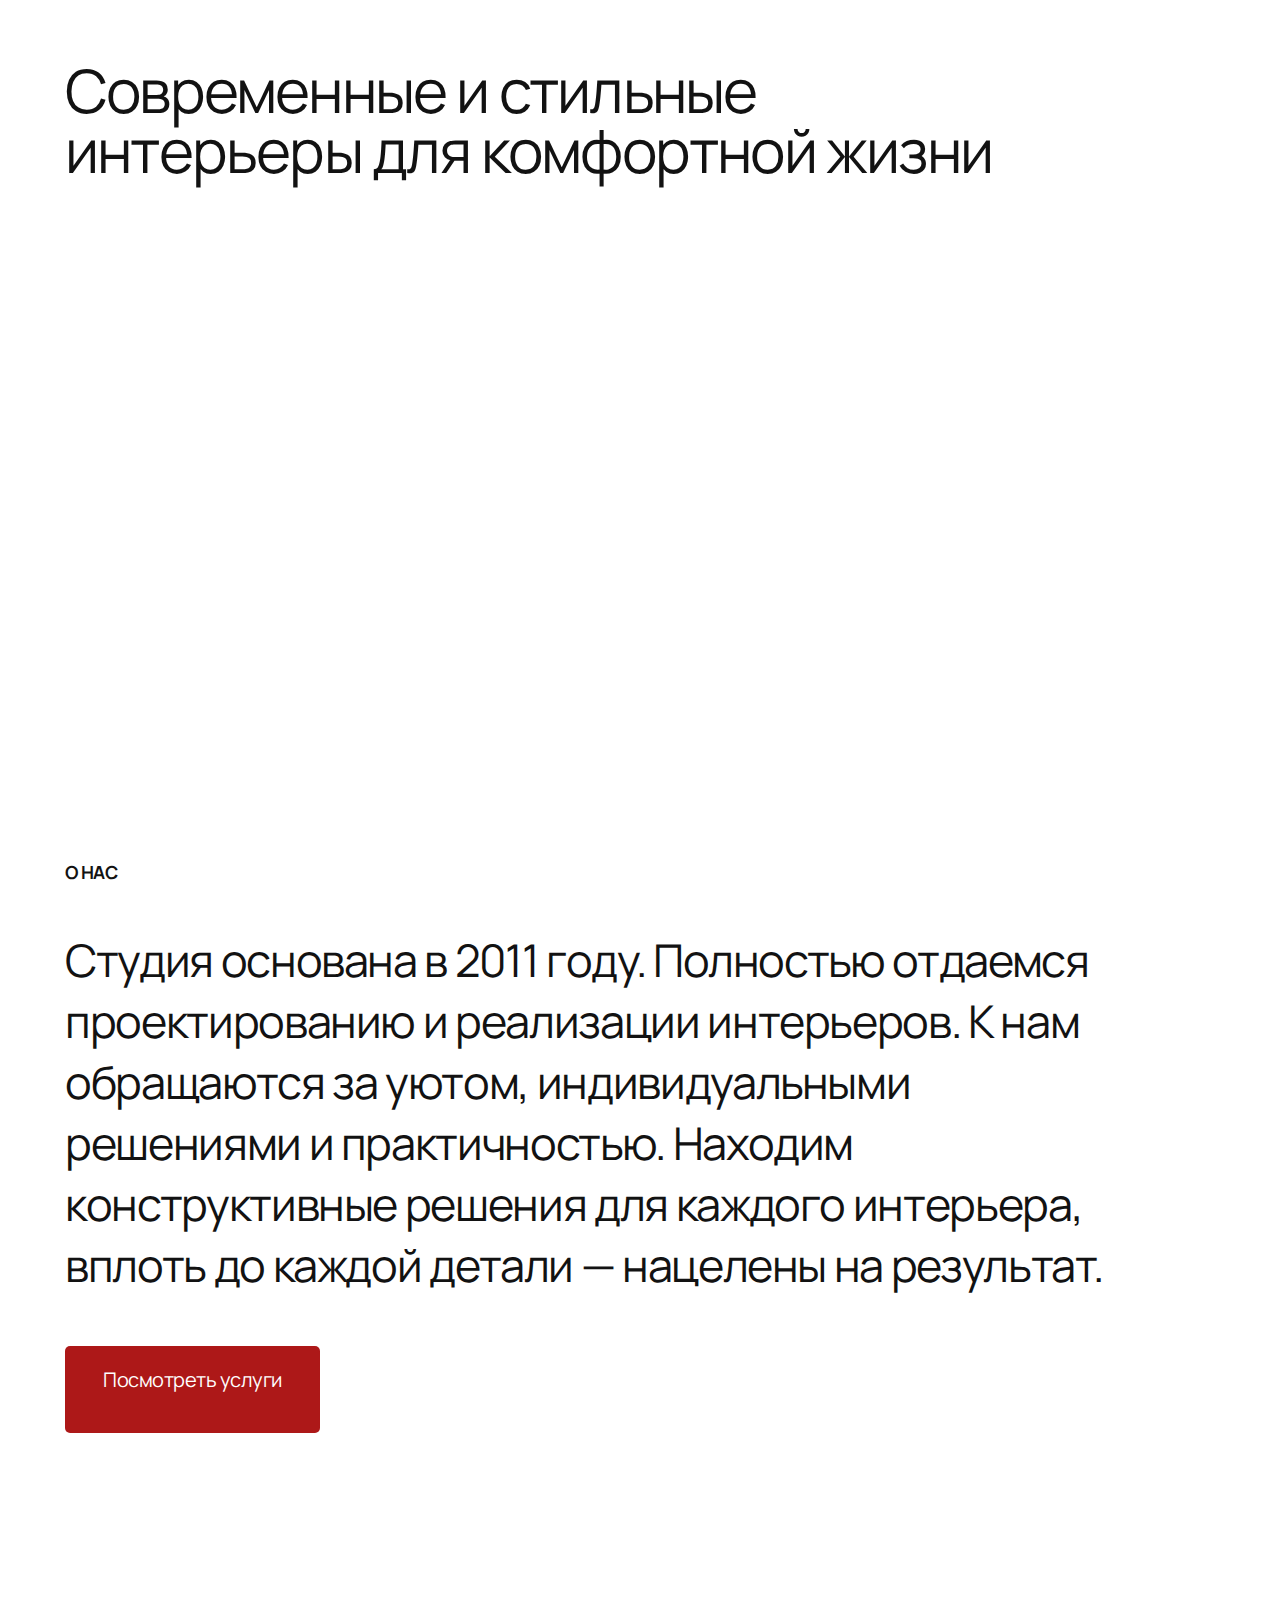
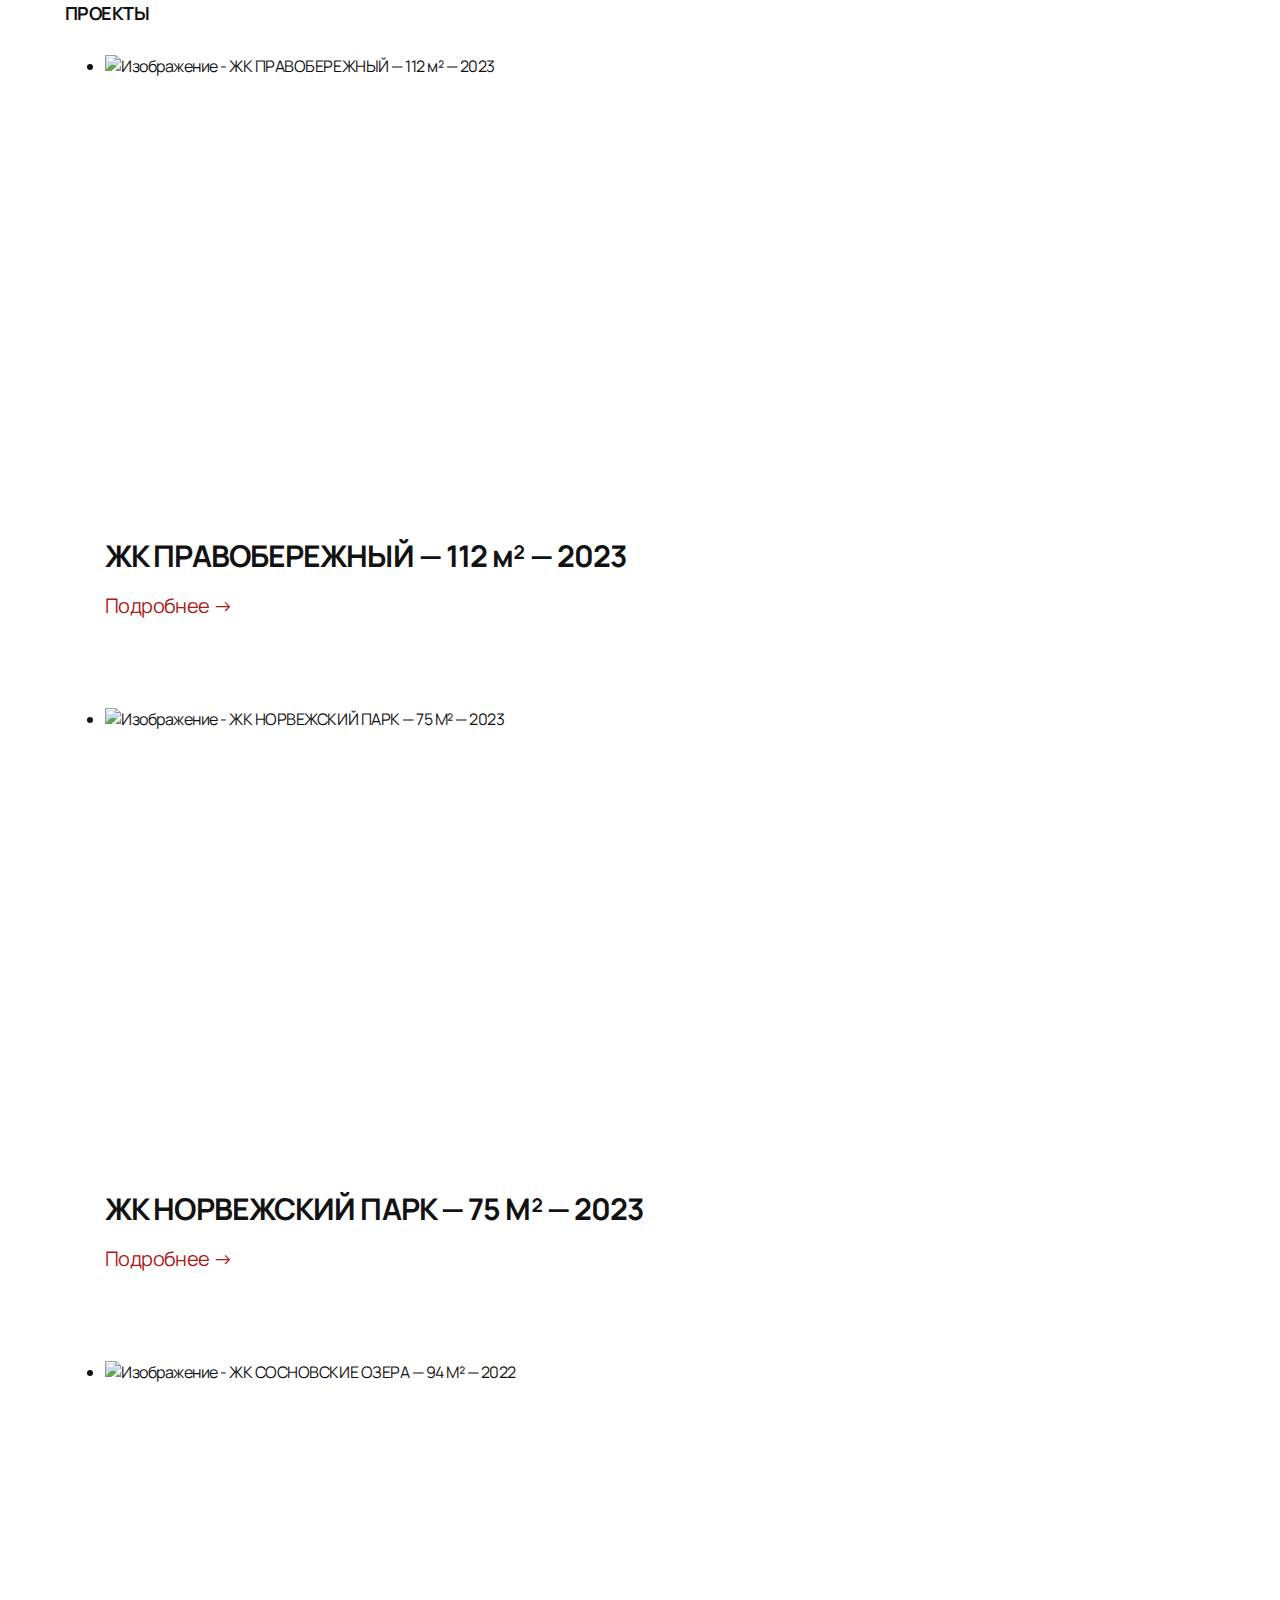
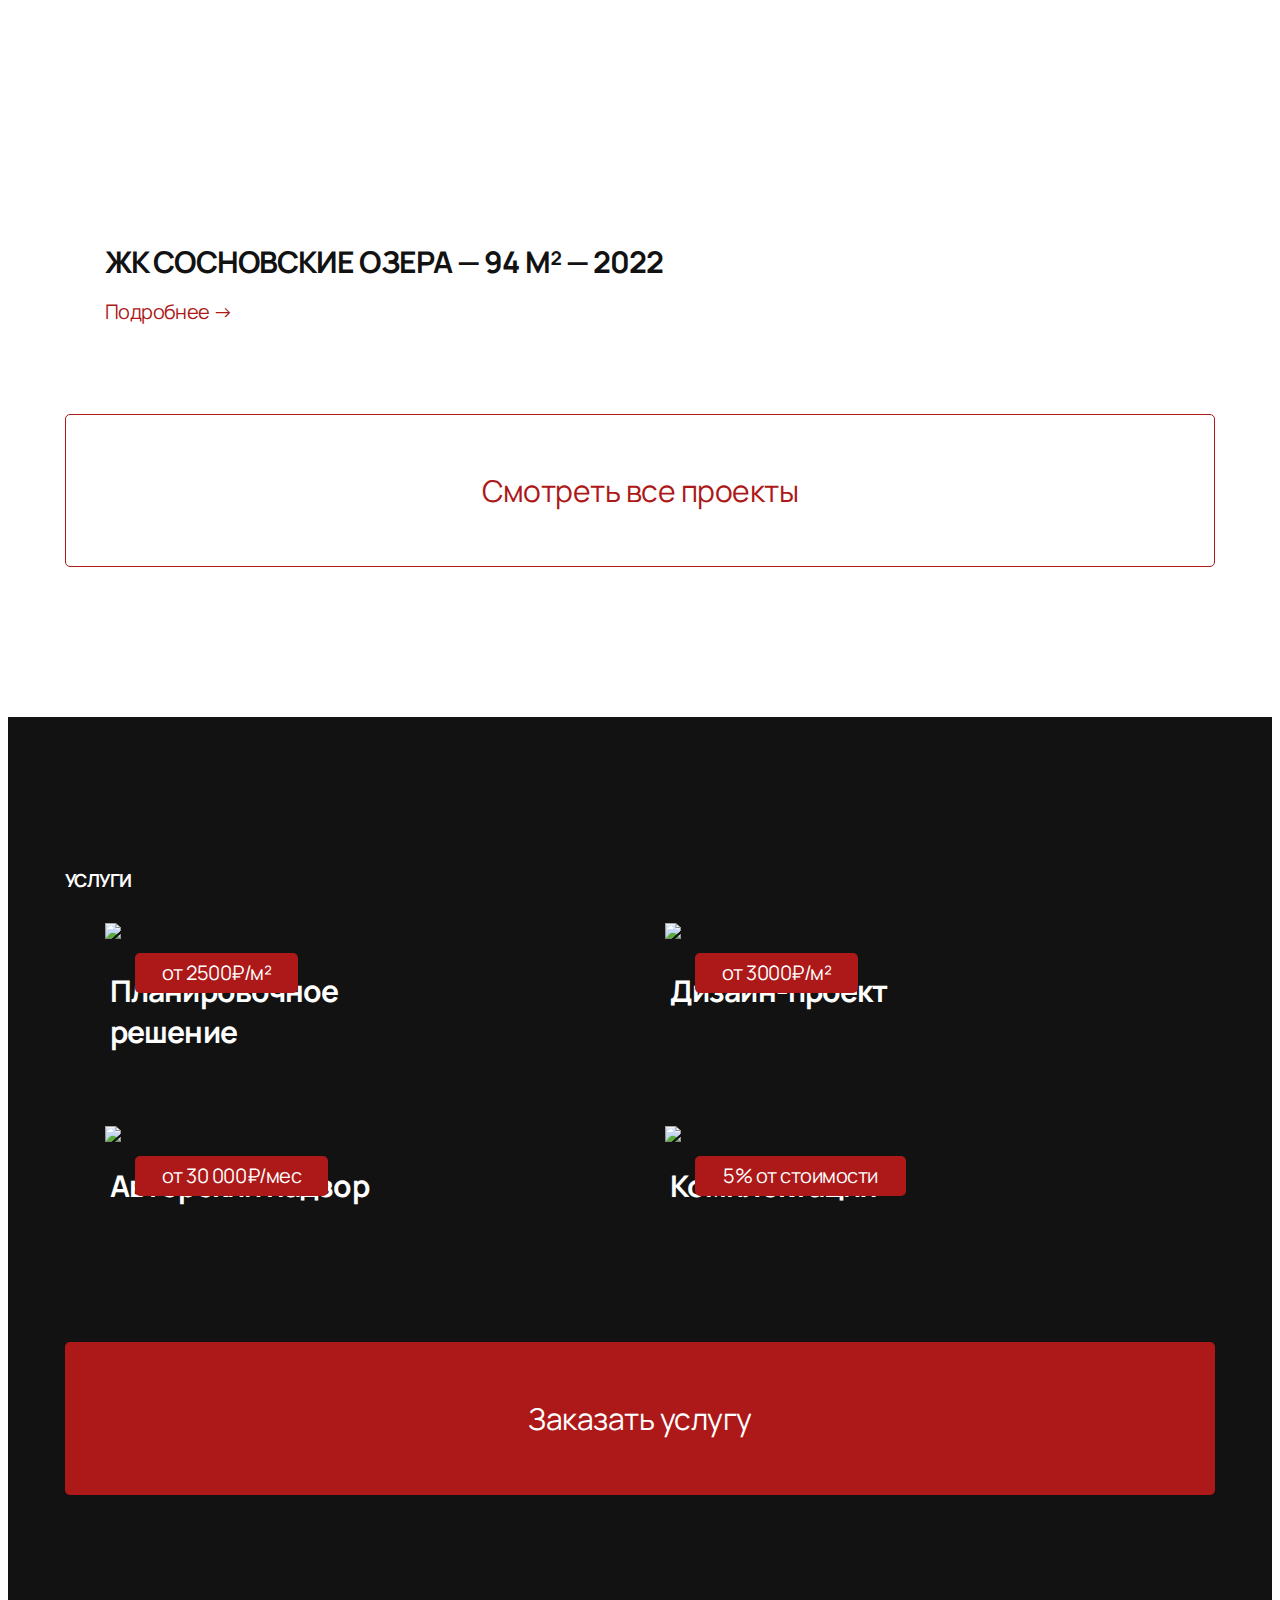
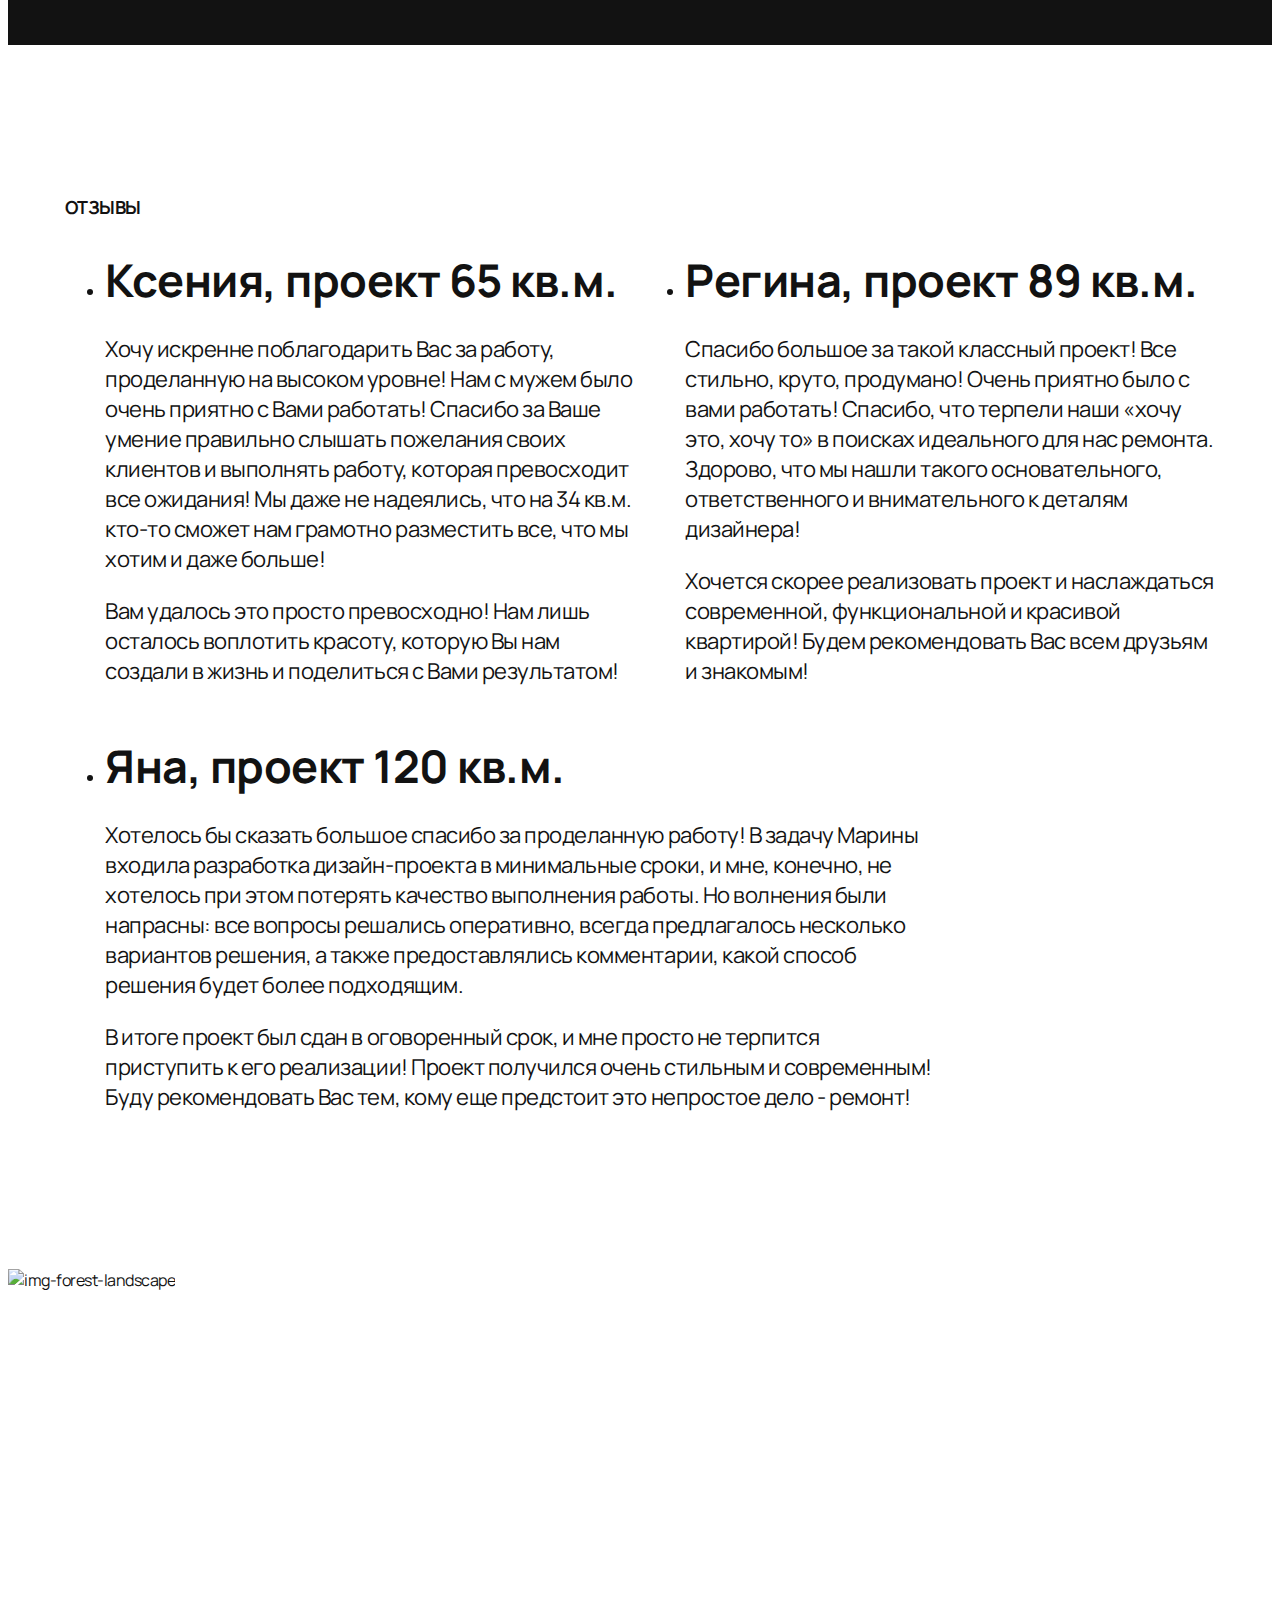
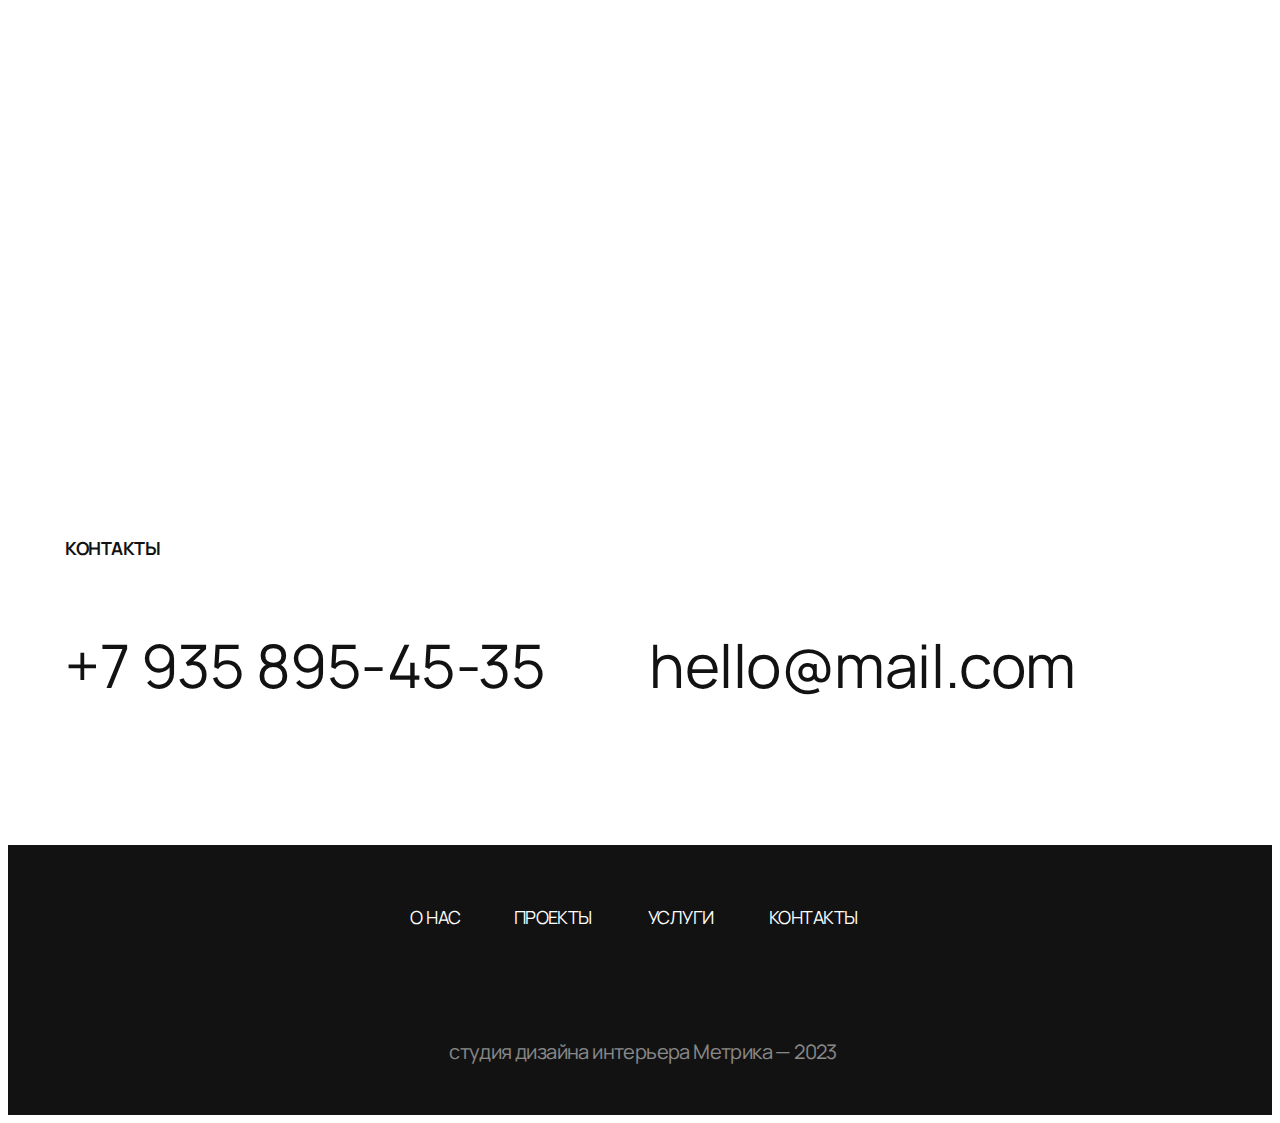
==== index.html @ 384b515c "Rewrite section-contact" ====
<!DOCTYPE html>
<html lang="ru">

<head>
    <meta charset="UTF-8">
    <meta http-equiv="X-UA-Compatible" content="IE=edge">
    <meta name="viewport" content="width=device-width, initial-scale=1.0">
    <title>Metrika</title>
    <link rel="preconnect" href="https://fonts.googleapis.com">
    <link rel="preconnect" href="https://fonts.gstatic.com" crossorigin>
    <link href="https://fonts.googleapis.com/css2?family=Manrope&display=swap" rel="stylesheet">
    <link rel="stylesheet" href="styles/reset.css">
    <link rel="stylesheet" href="styles/styles.css">
    <link rel="stylesheet" href="styles/adaptive.css">
</head>

<body>
    <!-- <header>
        <div class="container">
            <nav class="nav-metrik">
                <div class="metrik-logo">
                    <a href="https://victorgolovin.github.io/MODULE-1.METRIKA/">
                        <img class="logo-metrik" src="files/metrika-nav.png" alt="Логотип Metrika">
                    </a>
                </div>
                <div class="metrik-nav-link">
                    <a class="nav-text-us" href="#about-us">О НАС</a>
                    <a class="nav-text-project" href="#project">ПРОЕКТЫ</a>
                    <a class="nav-text-services" href="#services">УСЛУГИ</a>
                    <a class="nav-text-contact" href="#contact">КОНТАКТЫ</a>
                </div>
            </nav>
        </div>
    </header> -->

    <main>
        <section class="top-info">
            <div class="container">
                <p class="top-info-title">Современные и стильные <br> интерьеры для комфортной жизни</p>
                <div class="top-info-img">
                    <div class="top-info-img-text">
                        <p>Мы - команда квалифицированных дизайнеров и архитекторов, занимающихся разработкой
                            и реализацией дизайн-проектов</p>
                    </div>
                </div>
            </div>
        </section>

        <section class="about-us">
            <div class="container">
                <h2 class="about-us-title" id="about-us">
                    О НАС
                </h2>
                <p class="about-us-text">Студия основана в 2011 году. Полностью отдаемся проектированию и
                    реализации интерьеров. К нам обращаются за уютом, индивидуальными решениями и
                    практичностью. Находим конструктивные решения для каждого интерьера, вплоть до каждой
                    детали — нацелены на результат.</p>
                <a class="about-us-btn" href="#">Посмотреть услуги</a>
            </div>
        </section>

        <section class="project">
            <div class="container">
                <h2 class="project-title" id="project">ПРОЕКТЫ</h2>
                <ul class="project-list">
                    <li class="project-content">
                        <img class="project-img" src="images/project-1.jpg"
                            alt="Изображение - ЖК ПРАВОБЕРЕЖНЫЙ — 112 м² — 2023 ">
                        <h3 class="project-text">ЖК ПРАВОБЕРЕЖНЫЙ — 112 м² — 2023</h3>
                        <a class="project-btn" href="#">Подробнее →</a>
                    </li>
                    <li class="project-content">
                        <img class="project-img" src="images/project-2.jpg"
                            alt="Изображение - ЖК НОРВЕЖСКИЙ ПАРК — 75 М² — 2023">
                        <h3 class="project-text">ЖК НОРВЕЖСКИЙ ПАРК — 75 М² — 2023</h3>
                        <a class="project-btn" href="#">Подробнее →</a>
                    </li>
                    <li class="project-content">
                        <img class="project-img" src="images/project-3.jpg"
                            alt="Изображение - ЖК СОСНОВСКИЕ ОЗЕРА — 94 М² — 2022">
                        <h3 class="project-text">ЖК СОСНОВСКИЕ ОЗЕРА — 94 М² — 2022</h3>
                        <a class="project-btn" href="#">Подробнее →</a>
                    </li>
                </ul>
            </div>
            <div class="project-big-btn">
                <div class="container">
                    <button class="big-btn">Смотреть все проекты</button>
                </div>
            </div>
        </section>

        <section class="services">
            <div class="container">
                <h2 class="services-title" id="services">Услуги</h2>
                <ul class="services-content">
                    <li class="serivces-solution">
                        <img src="images/services-img-1.jpg" alt="Изображение - Планировочное решение — от 2500₽/м²">
                        <div class="services-img-label">
                            <p>от 2500₽/м²</p>
                        </div>
                        <h3 class="services-text-solution">Планировочное решение</h3>
                    </li>
                    <li class="serivces-design">
                        <img src="images/services-img-2.jpg" alt="Изображение - Дизайн-проект — от 3000₽/м²">
                        <div class="services-img-label-design">
                            <p>от 3000₽/м²</p>
                        </div>
                        <h3 class="services-text-design">Дизайн-проект </h3>
                    </li>
                    <li class="serivces-watch">
                        <img src="images/services-img-3.jpg" alt="Изображение - Авторский надзор — от 30 000₽ в месяц">
                        <div class="services-img-label-watch">
                            <p>от 30 000₽/мес</p>
                        </div>
                        <h3 class="services-text-watch">Авторский надзор</h3>
                    </li>
                    <li class="serivces-equipment">
                        <img src="images/services-img-4.jpg"
                            alt="Изображение - Комплектация — 5% от стоимости спецификации">
                        <div class="services-img-label-equipment">
                            <p>5% от стоимости</p>
                        </div>
                        <h3 class="services-text-equipment">Комплектация </h3>
                    </li>
                </ul>
                <div class="services-big-btn">
                    <button class="services-btn">Заказать услугу</button>
                </div>
            </div>
        </section>

        <section class="reviews">
            <div class="container">
                <div class="reviews-inner">
                    <h2 class="reviews-title">отзывы</h2>
                    <ul class="reviews-list">
                        <li>
                            <h4 class="reviews-list-title">Ксения, проект 65 кв.м.</h4>
                            <p class="reviews-list-text">Хочу искренне поблагодарить Вас за работу,
                                проделанную на высоком уровне! Нам с мужем было
                                очень приятно с Вами работать! Спасибо за Ваше
                                умение правильно слышать пожелания своих
                                клиентов и выполнять работу, которая превосходит
                                все ожидания! Мы даже не надеялись, что на 34 кв.м.
                                кто-то сможет нам грамотно разместить все, что мы
                                хотим и даже больше!
                            </p>
                            <p class="reviews-list-text">Вам удалось это просто превосходно! Нам лишь
                                осталось воплотить красоту, которую Вы нам
                                создали в жизнь и поделиться с Вами результатом!
                            </p>
                        </li>
                        <li>
                            <h4 class="reviews-list-title">Регина, проект 89 кв.м.</h4>
                            <p class="reviews-list-text">Спасибо большое за такой классный проект! Все
                                стильно, круто, продумано! Очень приятно было с
                                вами работать! Спасибо, что терпели наши «хочу
                                это, хочу то» в поисках идеального для нас
                                ремонта. Здорово, что мы нашли такого
                                основательного, ответственного и внимательного
                                к деталям дизайнера!
                            </p>
                            <p class="reviews-list-text">Хочется скорее реализовать проект и
                                наслаждаться современной, функциональной и
                                красивой квартирой! Будем рекомендовать Вас
                                всем друзьям и знакомым!
                            </p>
                        </li>
                        <li>
                            <h4 class="reviews-list-title">Яна, проект 120 кв.м.</h4>
                            <p class="reviews-list-text">Хотелось бы сказать большое спасибо за проделанную работу! В
                                задачу Марины <br>
                                входила разработка дизайн-проекта в минимальные сроки, и мне, конечно, не
                                хотелось при этом потерять качество выполнения работы. Но волнения были
                                напрасны: все вопросы решались оперативно, всегда предлагалось несколько
                                вариантов решения, а также предоставлялись комментарии, какой способ решения будет
                                более
                                подходящим.
                            <p class="reviews-list-text">В итоге проект был сдан в оговоренный срок, и мне просто не
                                терпится приступить к
                                его реализации! Проект получился очень стильным и современным! Буду
                                рекомендовать Вас тем, кому еще предстоит это непростое дело - ремонт!
                            </p>
                            </p>
                        </li>
                    </ul>
                </div>
            </div>
        </section>

        <section class="gallery-section">
            <div class="gallery">
                <div class="gallery-title-wrapper">
                    <div class="container">
                        <h5 class="gallery-title">
                            Галерея проектов
                        </h5>
                    </div>
                </div>
                <div class="gallery-slides">
                    <div class="gallery-slide gallery-slide-active">
                        <img class="gallery-img img-forest-landscape" src="images/gallery-img-1-forest-landscape.jpg"
                            alt="img-forest-landscape">
                    </div>
                    <div class="gallery-slide-text-wrapper">
                        <div class="container">
                            <p class="gallery-slide-text">Проект Двухкомнтаной квартиры в ЖК Лесной Пейзаж</p>
                        </div>
                    </div>
                </div>
                <div class="gallery-slides">
                    <div class="gallery-slide">
                        <img class="gallery-img img-beacon" src="images/gallery-img-2-beacon.jpg" alt="img-beacon">
                        <div class="gallery-slide-text-wrapper">
                            <div class="container">
                                <p class="gallery-slide-text">Проект гостиной в ЖК Маяк</p>
                            </div>
                        </div>
                    </div>
                </div>
                <div class="gallery-slides">
                    <div class="gallery-slide">
                        <img class="gallery-img img-living-room" src="images/gallery-img-3-living-room.jpg"
                            alt="img-living-room">
                        <div class="gallery-slide-text-wrapper">
                            <div class="container">
                                <p class="gallery-slide-text">Визуализация кухни-гостиной в частном доме</p>
                            </div>
                        </div>
                    </div>
                </div>
                <div class="gallery-slides">
                    <div class="gallery-slide">
                        <img class="gallery-img img-north-wind" src="images/gallery-img-4-north-wind.jpg"
                            alt="img-north-wind">
                        <div class="gallery-slide-text-wrapper">
                            <div class="container">
                                <p class="gallery-slide-text">Проект кухни в скандинавском стиле для ЖК Северный Ветер
                                </p>
                            </div>
                        </div>
                    </div>
                </div>
                <div class="gallery-controls-wrapper">
                    <div class="container">
                        <div class="gallery-controls">
                            <button class="gallery-controls-prev"></button>
                            <button class="gallery-controls-next"></button>
                        </div>
                    </div>
                </div>
            </div>
        </section>

        <section class="contact">
            <div class="container">
                <h2 class="contact-title" id="contact">Контакты</h2>
                <div class="contact-info-wrapper">
                    <div class="contact-number-wrapper">
                        <a class="contact-number" href="tel:+79358954535">+7 935 895-45-35</a>
                    </div>
                    <div class="contact-mail-wrapper">
                        <a class="contact-mail" href="mailto:hello@mail.com">hello@mail.com</a>
                    </div>
                </div>
            </div>
        </section>
    </main>

    <footer class="footer">
        <div class="container-footer">
            <div class="footer-info">
                <a class="footer-us" href="#about-us">О НАС</a>
                <a class="footer-project" href="#project">ПРОЕКТЫ</a>
                <a class="footer-services" href="#services">УСЛУГИ</a>
                <a class="footer-contact" href="#contact">КОНТАКТЫ</a>
            </div>
            <div class="copyright">
                <p>студия дизайна интерьера Метрика — 2023</p>
            </div>
        </div>
    </footer>

    <script src="js/gallery.js"></script>
</body>

</html>
---- styles/styles.css ----
html {
    scroll-behavior: smooth;
    color: #121212;
}

body {
    font-family: 'Manrope', sans-serif;
    font-weight: 400;
    letter-spacing: -0.03em;
}

.container {
    width: 1150px;
    margin: 0 auto;
}

/* Header */

.nav-metrik {
    display: flex;
    justify-content: space-between;
}

.metrik-logo {
    width: 127px;
    margin: 32px 0px 70px 0px;
}

.metrik-nav-link {
    display: flex;
    margin: 33px 1px 70px 0px;
    box-sizing: border-box;
    text-align: right;
}


.nav-text-us,
.nav-text-project,
.nav-text-services {
    margin-right: 60px;
    text-decoration: none;
    color: #121212;
    font-size: 18px;
    line-height: 24.59px;
    letter-spacing: -0.4px;
}

.nav-text-contact {
    text-decoration: none;
    color: #121212;
    font-weight: 400;
    font-size: 18px;
    line-height: 24.59px;
    letter-spacing: -0.6px;
}

.nav-text-us:hover,
.nav-text-project:hover,
.nav-text-services:hover,
.nav-text-contact:hover {
    color: #121212;
    text-decoration: underline solid 1px;
    text-underline-offset: 8px;
    opacity: 0.5;
}

/* main */

/* top-info*/

.top-info-title {
    font-size: 60px;
    line-height: 60px;
    margin-bottom: 30px;
    letter-spacing: -0.03em;
}

.top-info-img {
    display: block;
    position: relative;
    background-image: url('../images/top-img.jpg');
    background-repeat: no-repeat;
    background-size: cover;
    background-position: center;
    width: 100%;
    height: 500px;
    margin-bottom: 150px;
}

.top-info-img-text {
    position: absolute;
    max-width: 430px;
    height: 81px;
    left: 40px;
    bottom: 40px;
    font-size: 20px;
    line-height: 27.32px;
    letter-spacing: -0.03em;
    color: #fff;
}

/* about-us section */

.about-us {
    margin-bottom: 168px;
}

.about-us-title {
    text-transform: uppercase;
    letter-spacing: -0.03em;
    font-size: 18px;
    line-height: 24.59px;
    margin-bottom: 32px;
}

.about-us-text {
    width: 1048px;
    font-size: 45px;
    line-height: 61px;
    letter-spacing: -0.03em;
    margin-bottom: 50px;
}

.about-us-btn {
    display: block;
    width: 255px;
    height: 67px;
    text-align: center;
    padding-top: 20px;
    background-color: #AD1818;
    border-radius: 5px;
    text-decoration: none;
    color: #fff;
    font-size: 20px;
    line-height: 27px;
    letter-spacing: -0.5px;
}

.about-us-btn:hover {
    color: #AD1818;
    background-color: #fff;
    transition: 0.3s;
}

/* project section */

.project-content {
    margin-bottom: 89px;
}

.project-title {
    text-transform: uppercase;
    margin-bottom: 30px;
    font-size: 18px;
    line-height: 24.59px;
    letter-spacing: -0.03em;
}

.project-img {
    display: block;
    width: 100%;
    height: 450px;
    margin-bottom: 13px;
}

.project-text {
    font-size: 30px;
    line-height: 41px;
    margin-bottom: 16px;
    letter-spacing: -0.03em;
}

.project-big-btn {
    margin-bottom: 150px;
}

.project-btn {
    text-decoration: none;
    cursor: pointer;
    font-size: 20px;
    line-height: 27px;
    letter-spacing: -0.03em;
    color: #AD1818;
}

.project-btn:hover {
    text-decoration: none;
}

.big-btn {
    font-family: 'Manrope', sans-serif;
    max-width: 1150px;
    width: 100%;
    height: 153px;
    font-size: 30px;
    line-height: 41px;
    letter-spacing: -0.5px;
    color: #AD1818;
    cursor: pointer;
    background-color: #fff;
    border-color: #AD1818;
    border-radius: 5px;
    border: 1px solid;
}

.big-btn:hover {
    color: #fff;
    background-color: #AD1818;
    transition: 0.5s;
}

/* services section */

.services {
    background-color: #121212;
}

.services-title {
    padding-top: 151px;
    margin-bottom: 30px;
    color: #fff;
    text-transform: uppercase;
    font-size: 18px;
    line-height: 25px;
    letter-spacing: -0.03em;
}

.services-content {
    display: flex;
    flex-wrap: wrap;
    justify-content: space-between;
    margin-bottom: 106px;
}

.services-content>li {
    position: relative;
    width: calc(50% - 5px);
}

.services-content>li>img {
    width: 100%;
    height: 389px;
}

.services-img-label,
.services-img-label-design,
.services-img-label-watch,
.services-img-label-equipment {
    position: absolute;
    display: flex;
    justify-content: center;
    align-items: center;
    background-color: #AD1818;
    font-size: 20px;
    line-height: 30px;
    color: #fff;
    border-radius: 5px;
    top: 30px;
    left: 30px;
}

.services-img-label,
.services-img-label-design {
    width: 163px;
    height: 40px;
}

.services-img-label-watch {
    width: 193px;
    height: 40px;
}

.services-img-label-equipment {
    width: 211px;
    height: 40px;
}

.serivces-design,
.serivces-solution {
    margin-bottom: 85px;
}

.services-text-solution {
    height: 41px;
    width: 344px;
}

.services-text-solution,
.services-text-design {
    margin-top: 25px;
}

.services-text-watch,
.services-text-equipment {
    margin-top: 17px;
}

.services-text-solution,
.services-text-design,
.services-text-watch,
.services-text-equipment {
    color: #fff;
    font-size: 30px;
    line-height: 41px;
    padding-left: 5px;
    letter-spacing: -0.03em;
}

.services-big-btn {
    display: flex;
    justify-content: center;
    padding-bottom: 150px;
}

.services-btn {
    font-family: 'Manrope', sans-serif;
    width: 1150px;
    height: 153px;
    font-size: 30px;
    line-height: 41px;
    letter-spacing: -0.5px;
    color: #fff;
    cursor: pointer;
    background-color: #AD1818;
    border: none;
    border-radius: 5px;
}

.services-btn:hover {
    background-color: #fff;
    color: #AD1818;
    transition: 0.5s;
}

/* reviews section */

.reviews {
    margin-bottom: 137px;
}

.reviews-title {
    margin-top: 150px;
    margin-bottom: 30px;
    text-transform: uppercase;
    font-size: 18px;
    line-height: 25px;
    letter-spacing: -0.03em;
}

.reviews-list {
    display: flex;
    flex-wrap: wrap;
    justify-content: space-between;
}

.reviews-list>li:nth-child(1),
.reviews-list>li:nth-child(2) {
    width: calc(50% - 25px);
    margin-bottom: 30px;
}

.reviews-list>li:nth-child(3) {
    width: 75%;
}

.reviews-list-title {
    font-size: 45px;
    line-height: 61.47px;
    margin: 0 0 14px 0;
}

.reviews-list-text {
    font-size: 22px;
    line-height: 30.05px;
    margin-bottom: 20px;
}

/* gallery section */

.gallery-section {
    margin-bottom: 150px;
}

.gallery {
    position: relative;
    width: 100%;
    height: 717px;
}

.gallery-title-wrapper {
    position: absolute;
    width: 100%;
    top: 60px;
    z-index: 100;
}

.gallery-title {
    font-size: 22px;
    line-height: 30px;
    text-transform: uppercase;
    color: white;
}

.gallery-slides {
    position: relative;
}

.gallery-slide {
    position: absolute;
    left: 0;
    top: 0;
    width: 100%;
    height: 717px;
    opacity: 0;
}

.gallery-slide-active {
    opacity: 1;
}

.gallery-img {
    width: 100%;
    height: 717px;
    object-fit: cover;
}

.gallery-slide-text-wrapper {
    position: absolute;
    width: 100%;
    top: 575px;
}

.gallery-slide-text {
    width: 443px;
    font-size: 30px;
    line-height: 41px;
    color: #fff;
}

.gallery-controls-wrapper {
    position: absolute;
    width: 100%;
    bottom: 200px;
}

.gallery-controls {
    display: flex;
    gap: 35px;
}

.gallery-controls-prev,
.gallery-controls-next {
    border: none;
    background: none;
    width: 20px;
    height: 34px;
    cursor: pointer;
}

.gallery-controls-prev:hover,
.gallery-controls-next:hover {
    opacity: 0.5;
}

.gallery-controls-prev {
    background-image: url(../files/Vector-prev.png);
}

.gallery-controls-next {
    background-image: url(../files/Vector-next.png);
    transform: rotate(180deg);
    left: 216px;
}

/* contact section */

.contact-title {
    position: relative;
    display: block;
    font-size: 18px;
    line-height: 25px;
    text-transform: uppercase;
    margin-bottom: 74px;
}

.contact-info-wrapper {
    display: flex;
    gap: 104px;
    margin-bottom: 150px;
}

.contact-number-wrapper,
.contact-mail-wrapper {
    position: relative;
}

.contact-number {
    display: block;
    text-decoration: none;
    color: #121212;
    font-size: 60px;
    line-height: 60px;
}

.contact-number-wrapper::before {
    background-image: url('../files/contact-img.png');
}

.contact-mail {
    font-size: 60px;
    line-height: 60px;
    color: #121212;
    text-decoration: none;
}

.contact-mail-wrapper::before {
    background-image: url('../files/mail-img.png');
}

.contact-number-wrapper::before,
.contact-mail-wrapper::before {
    content: '';
    position: absolute;
    bottom: 85px;
    display: block;
    width: 20px;
    height: 30px;
    background-repeat: no-repeat;
    background-position: 50%;
}

.contact-number:hover,
.contact-mail:hover {
    color: #121212;
    text-decoration: underline solid 2px;
    text-underline-offset: 10px;
    opacity: 0.5;
}

/* Footer */

.footer {
    background-color: #121212;
}

.container-footer {
    
}

.footer-info {
    display: flex;
    justify-content: center;
    padding-top: 60px;
    padding-bottom: 88px;
}

.footer-us {
    margin-right: 53px;
    text-decoration: none;
    font-size: 18px;
    line-height: 25px;
    letter-spacing: -0.03em;
    color: #fff;
}

.footer-project {
    margin-right: 56px;
    text-decoration: none;
    font-size: 18px;
    line-height: 25px;
    letter-spacing: -0.03em;
    color: #fff;
}

.footer-services {
    margin-right: 55px;
    text-decoration: none;
    font-size: 18px;
    line-height: 25px;
    letter-spacing: -0.03em;
    color: #fff;
}

.footer-contact {
    text-decoration: none;
    font-size: 18px;
    line-height: 25px;
    letter-spacing: -0.5px;
    color: #fff;
    margin-right: 12px;
}

.footer-us:hover,
.footer-project:hover,
.footer-services:hover,
.footer-contact:hover {
    text-decoration: underline solid 1px;
    text-underline-offset: 8px;
    opacity: 0.5;
}

.copyright {
    padding-left: 6px;
    display: flex;
    justify-content: center;
    color: #fff;
    opacity: 0.5;
    padding-bottom: 30px;
    font-size: 20px;
    line-height: 27px;
    letter-spacing: -0.03em;
}
---- styles/adaptive.css ----
@media (max-width: 1199px) {

    .container {
        width: 100%;
        padding-right: 17px;
        padding-left: 17px;
    }

    /* top info */

    .top-info-title {
        font-size: 50px;
        line-height: 60px;
    }

    .top-info-img {
        height: 400px;
        margin-bottom: 120px;
    }

    .top-info-img-text {
        left: 40px;
        bottom: 30px;
    }

    /* about-us */

    .about-us {
        margin-bottom: 140px;
    }

    .about-us-text {
        max-width: 690px;
        font-size: 35px;
        line-height: 47.81px;
        margin-bottom: 30px;
    }

    /* project */

    .project-title {
        margin-bottom: 30px;
    }

    .project-img {
        object-fit: cover;
    }

    .project-text {
        font-size: 25px;
        line-height: 34.15px;
        margin-bottom: 10px;
    }

    .project-big-btn {
        margin-bottom: 103px;
    }

    .project-btn {
        font-size: 20px;
        line-height: 27.32px;
    }

    .big-btn {
        width: 100%;
        height: 153px;
    }

    /* services */

    .services-content {
        margin-bottom: 80px;
    }

    .services-title {
        margin-left: 4px;
    }

    .services-content>li>img {
        height: 315px;
        object-fit: cover;
    }

    .services-img-label,
    .services-img-label-design,
    .services-img-label-watch,
    .services-img-label-equipment {
        line-height: 27px;
        top: 32px;
        left: 32px;
    }

    .services-text-solution {
        height: 41px;
        width: 100%;
    }

    .services-text-solution,
    .services-text-design,
    .services-text-watch,
    .services-text-equipment {
        font-size: 25px;
        line-height: 34px;
        margin-top: 15px;
    }

    .services-big-btn {
        padding-bottom: 120px;
    }

    .services-btn {
        width: 100%;
    }

    /* reviews */

    .reviews {
        margin-bottom: 100px;
    }

    .reviews-list>li:nth-child(1) {
        margin-bottom: 60px;
    }

    .reviews-list-title {
        font-size: 35px;
        line-height: 48px;
        margin: 0 0 25px 0;
    }

    .reviews-list-text {
        font-size: 20px;
        line-height: 28px;
        margin-bottom: 20px;
    }

    /* gallery section */

    .gallery-section {
        margin-bottom: 120px;
    }

    .gallery-title-wrapper {
        width: 220px;
        top: 80px;
        left: 51px;
    }

    .gallery-title {
        font-size: 20px;
        line-height: 27px;
    }

    .gallery-slide-text-wrapper {
        width: 377px;
        left: 51px;
        top: 595px;
    }

    .gallery-slide-text {
        font-size: 25px;
        line-height: 34px;
    }

    .gallery-controls-wrapper {
        width: 100px;
        left: 51px;
    }

    /* contact section */

    .contact-info-wrapper {
        margin-bottom: 80px;
    }

    .contact-number,
    .contact-mail {
        font-size: 45px;
    }
}

@media (max-width: 859px) {

    /* reviews */

    .reviews {
        margin-bottom: 60px;
    }

    .reviews-title {
        font-size: 14px;
        line-height: 19px;
        margin-bottom: 22px;
    }

    .reviews-list {
        display: flex;
        flex-wrap: nowrap;
        flex-direction: column;
    }

    .reviews-list>li:nth-child(1) {
        width: 100%;
        margin: 0 0px 60px 0;
    }

    .reviews-list>li:nth-child(2) {
        width: 100%;
        margin-bottom: 60px;
    }

    .reviews-list>li:nth-child(3) {
        width: 100%;
    }

    .reviews-list-title {
        font-size: 25px;
        line-height: 34px;
        margin: 0 0 10px 0;
    }

    .reviews-list-text {
        font-size: 16px;
        line-height: 22px;
        margin-bottom: 20px;
    }

    /* contact section */

    .contact-title {
        font-size: 14px;
        line-height: 19px;
    }

    .contact-info-wrapper {
        display: flex;
        flex-direction: column;
        gap: 0px;
    }

    .contact-number {
        font-size: 35px;
        line-height: 46px;
        margin-bottom: 58px;
    }

    .contact-number-wrapper::before {
        bottom: 125px;
        background-image: url('../files/contact-mobile-img.png');
    }

    .contact-mail {
        font-size: 35px;
        line-height: 46px;
    }

    .contact-mail-wrapper::before {
        bottom: 65px;
        background-image: url('../files/mail.mobile-img.png');
    }
}

@media (max-width: 767px) {

    /* top info */

    .top-info-title {
        font-size: 30px;
        line-height: 31px;
        margin-bottom: 25px;
    }

    .top-info-img {
        height: 304px;
        margin-bottom: 95px;
    }

    .top-info-img-text {
        left: 15px;
        bottom: 15px;
        width: 312px;
        height: 88px;
        font-size: 16px;
        line-height: 21.86px;
    }

    /* about-us */

    .about-us {
        margin-bottom: 94px;
    }

    .about-us-title {
        margin-bottom: 20px;
        font-size: 14px;
        line-height: 19.12px;
    }

    .about-us-text {
        width: 100%;
        font-size: 22px;
        line-height: 30px;
    }

    .about-us-btn {
        width: 100%;
        padding-top: 22px;
        font-size: 16px;
        line-height: 21px;
    }

    /* project */

    .project-title {
        margin-bottom: 20px;
        font-size: 14px;
        line-height: 19.12px;
    }

    .project-img {
        height: 250px;
        margin-bottom: 20px;
    }

    .project-text {
        font-size: 18px;
        line-height: 24.59px;
    }

    .project-btn {
        font-size: 16px;
        line-height: 21.86px;
        margin-bottom: 49px;
    }

    .project-big-btn {
        margin-bottom: 144px;
    }

    .big-btn {
        height: 100px;
        font-size: 22px;
        line-height: 30.05px;
    }

    /* services */

    .services-content {
        display: flex;
        flex-wrap: wrap;
        justify-content: space-between;
        margin-bottom: 0px;
    }

    .services-content>li {
        width: 100%;
        margin-bottom: 60px;
    }


    .services-title {
        font-size: 14px;
        line-height: 19px;
        margin-left: 4px;
        margin-bottom: 20px;
    }

    .services-content>li>img {
        height: 240px;
    }

    .services-img-label,
    .services-img-label-design,
    .services-img-label-watch,
    .services-img-label-equipment {
        font-size: 14px;
        line-height: 19px;
        top: 23px;
        left: 24px;
    }

    .services-img-label,
    .services-img-label-design {
        width: 124px;
        height: 30px;
    }

    .services-img-label-watch {
        width: 148px;
        height: 30px;
    }

    .services-img-label-equipment {
        width: 160px;
        height: 30px;
    }

    .services-text-solution,
    .services-text-design,
    .services-text-watch,
    .services-text-equipment {
        font-size: 18px;
        line-height: 25px;
        margin-top: 10px;
    }

    .services-big-btn {
        padding-bottom: 80px;
    }

    .services-btn {
        height: 100px;
        font-size: 22px;
        line-height: 30px;
    }

    /* gallery section */

    .gallery-section {
        margin-bottom: 80px;
    }

    .gallery-title-wrapper {
        width: 170px;
        top: 61px;
        left: 0px;
    }

    .gallery-title {
        font-size: 14px;
        line-height: 19px;
    }

    .gallery-slide-text-wrapper {
        width: 100%;
        left: 0px;
        top: 575px;
    }

    .gallery-slide-text {
        width: 100%;
        font-size: 19px;
        line-height: 26px;
    }

    .gallery-controls-wrapper {
        bottom: 50%;
        width: 100%;
        left: 0;
    }

    .gallery-controls {
        justify-content: space-between;
        gap: 0;
        height: 34px;
    }
}
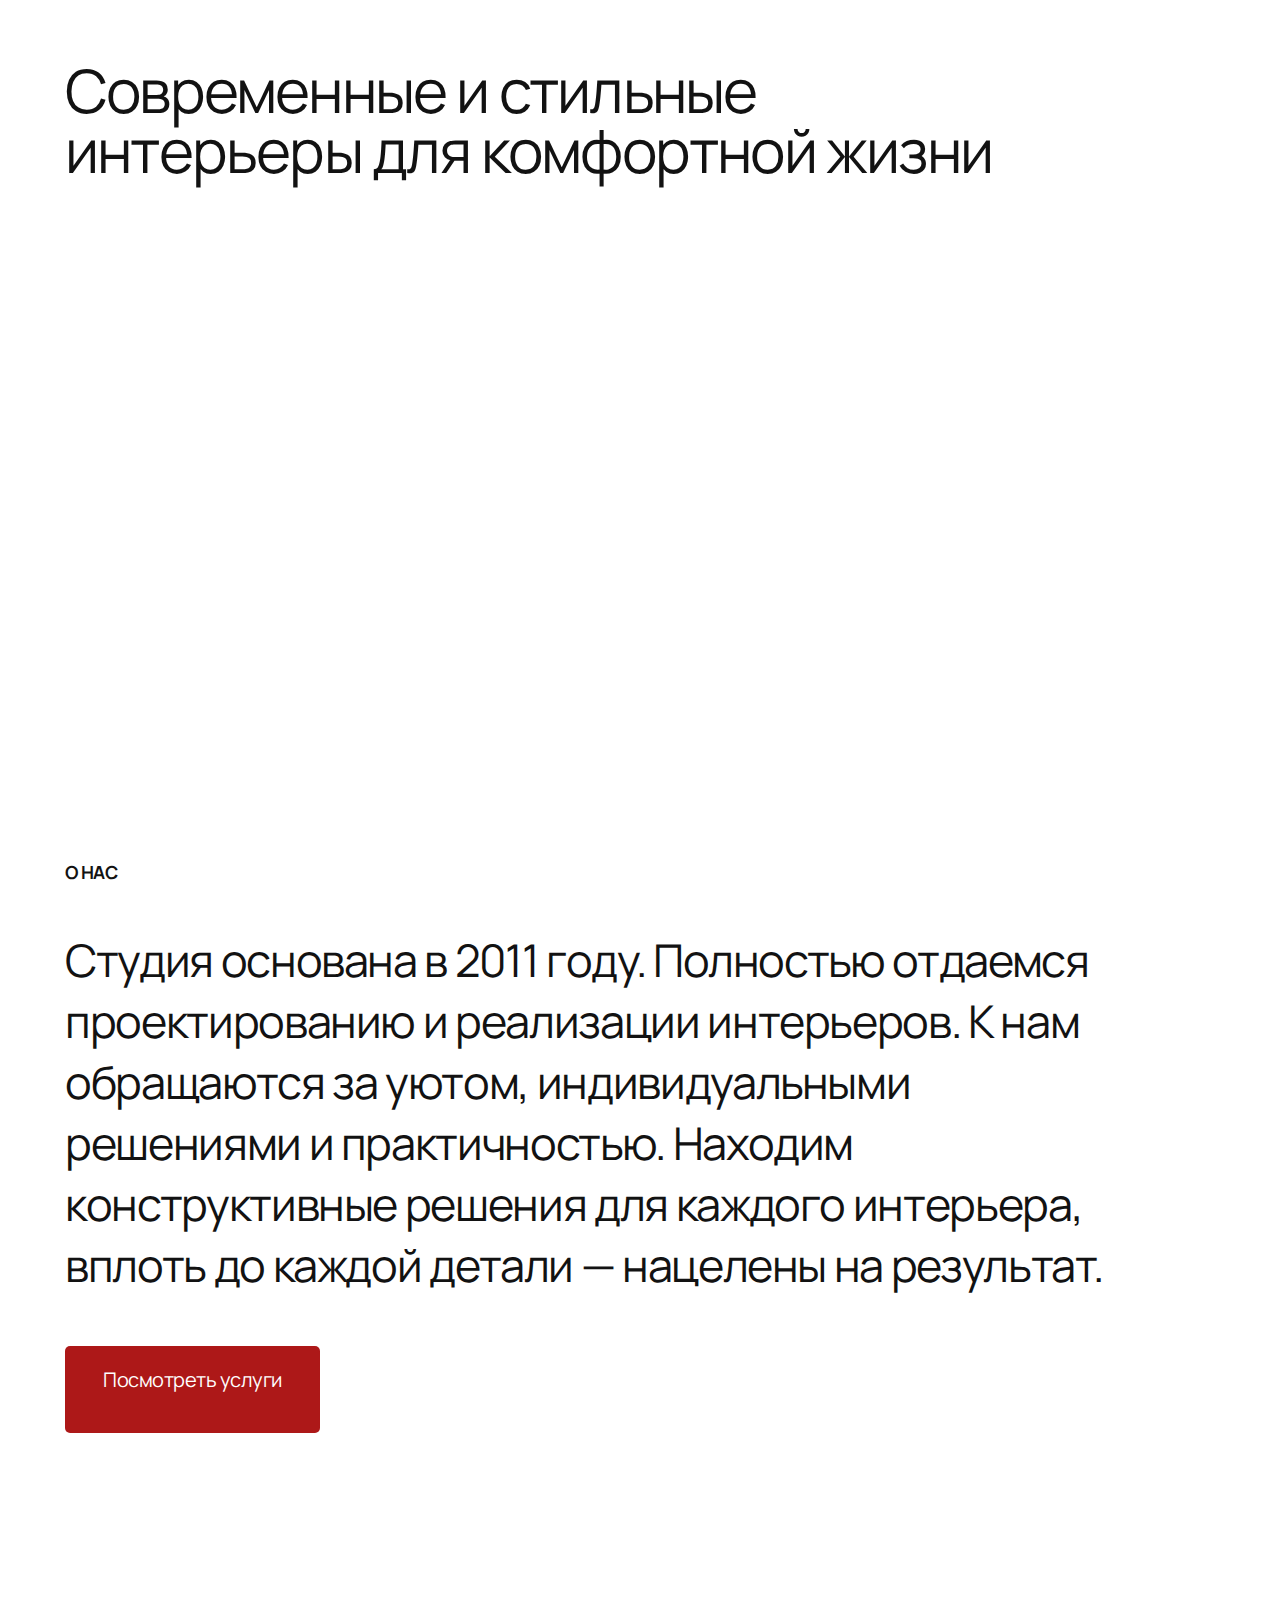
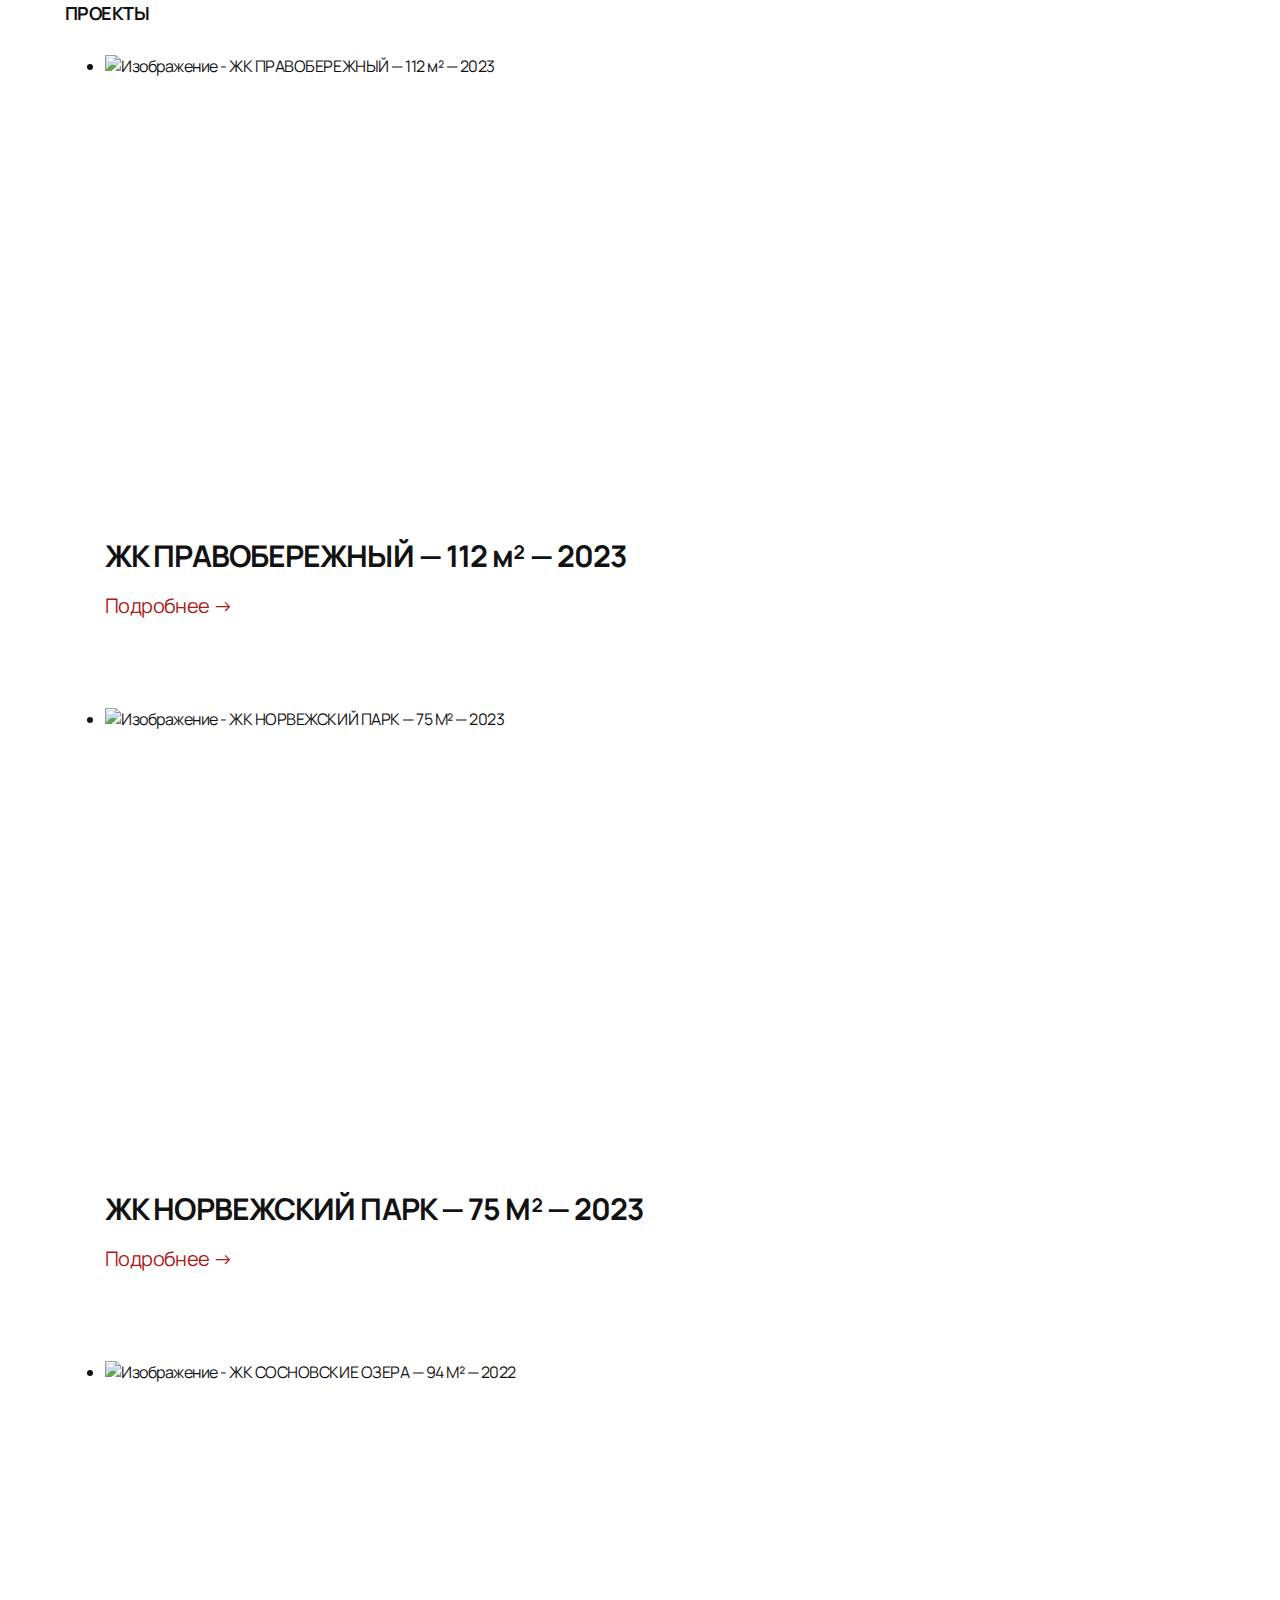
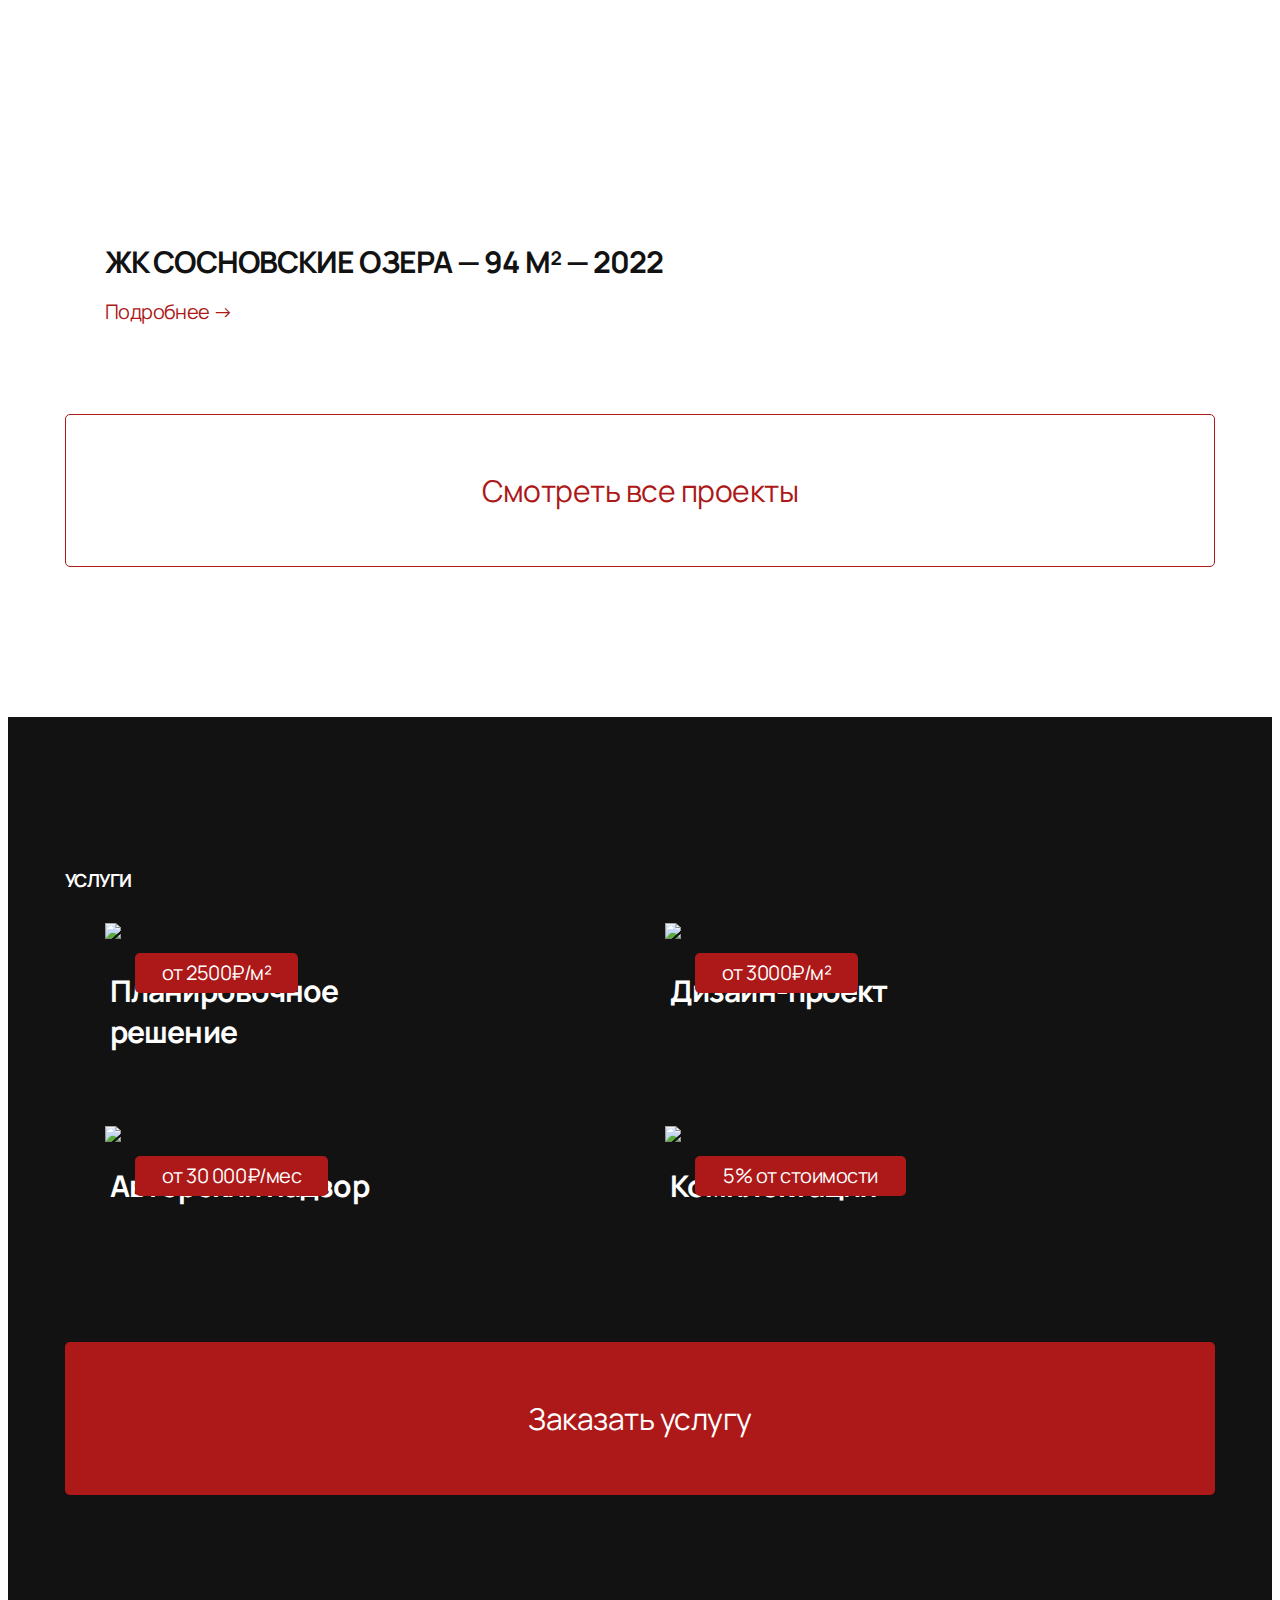
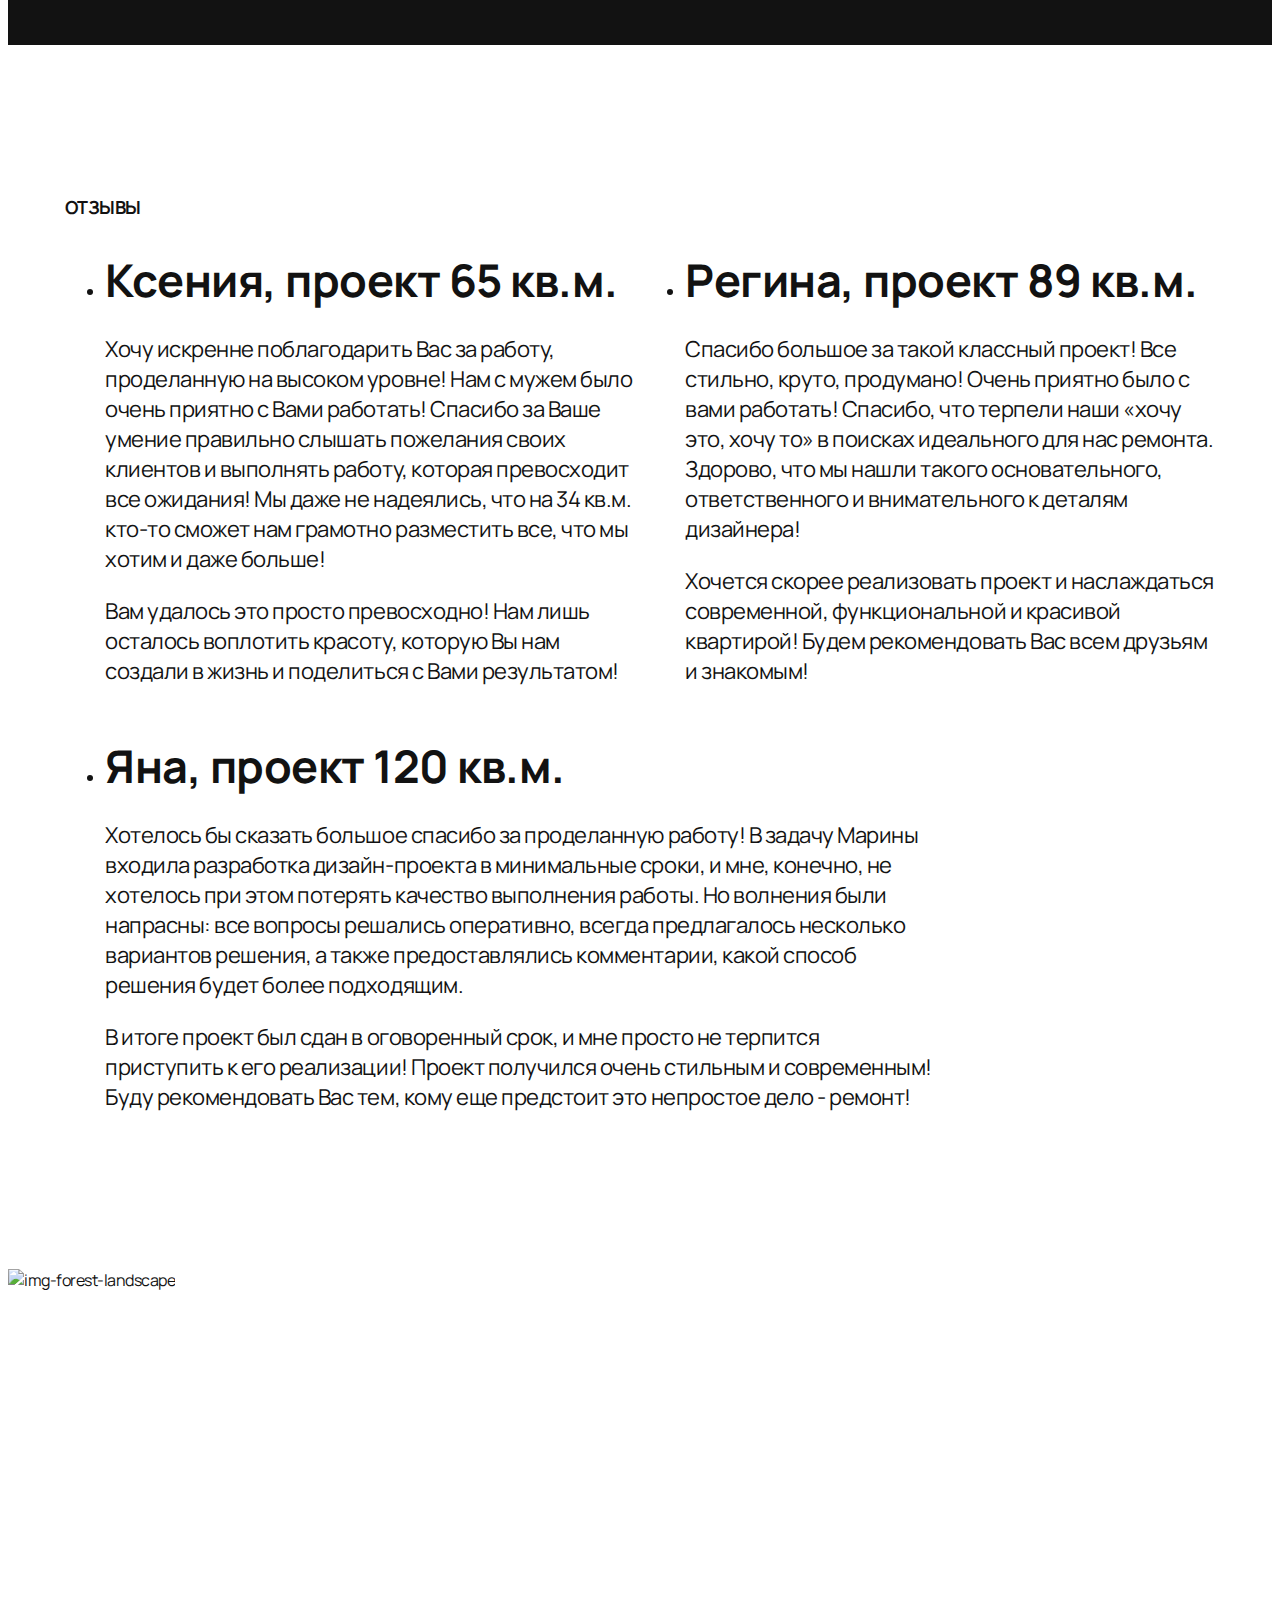
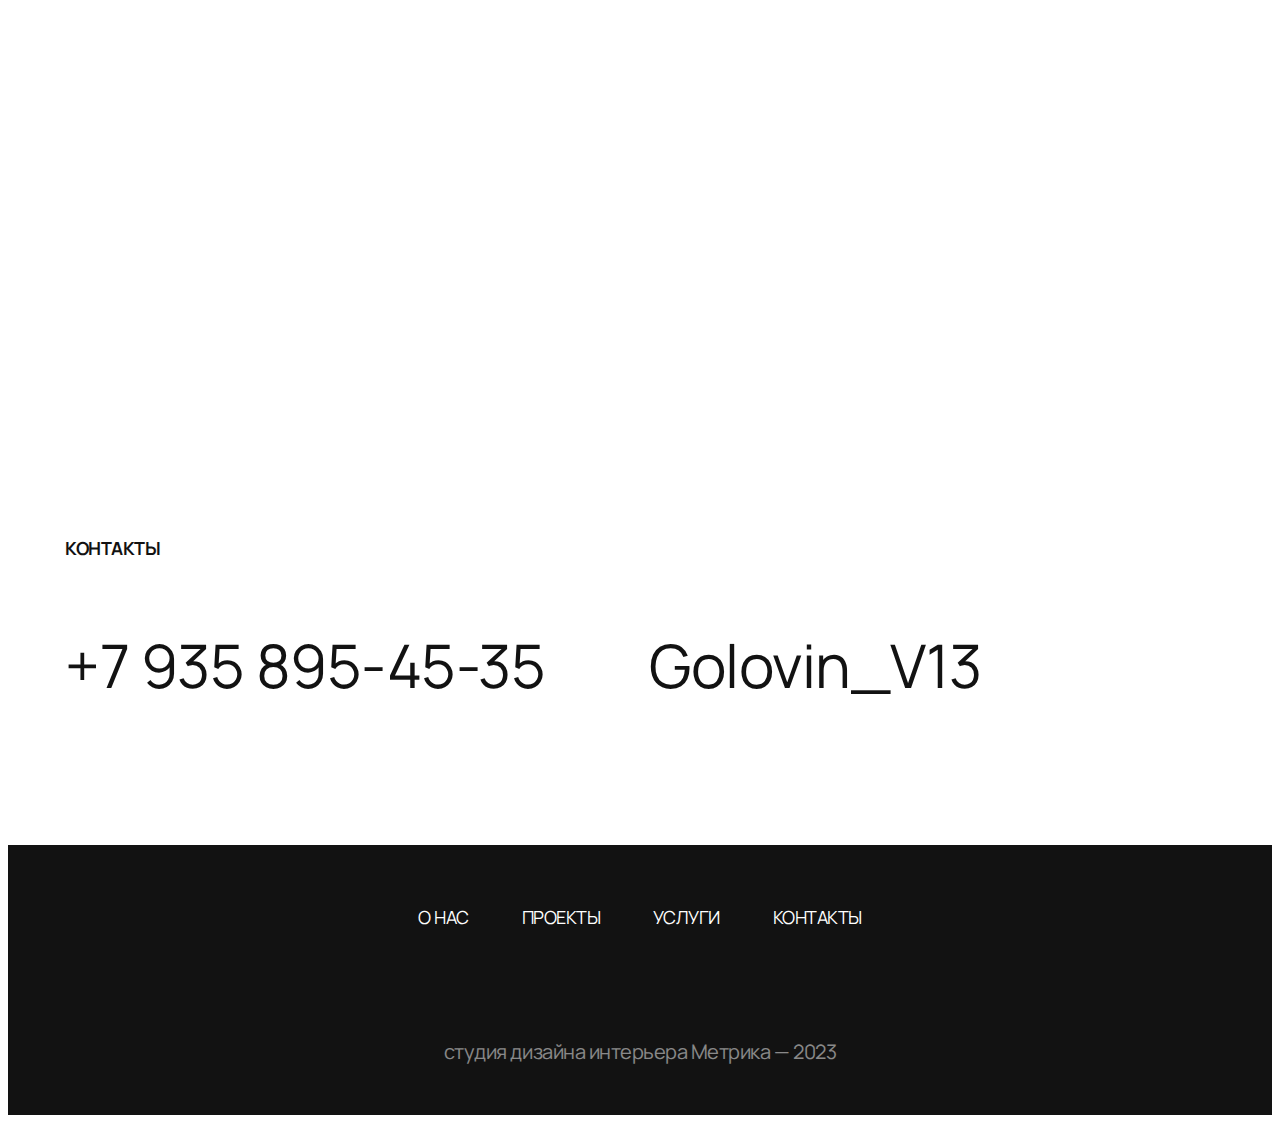
==== commit a5776b73: "Rewrite gallery-controls, separate style css" ====
--- a/index.html
+++ b/index.html
@@ -5,13 +5,22 @@
     <meta charset="UTF-8">
     <meta http-equiv="X-UA-Compatible" content="IE=edge">
     <meta name="viewport" content="width=device-width, initial-scale=1.0">
-    <title>Metrika</title>
+    <title>Метрика</title>
     <link rel="preconnect" href="https://fonts.googleapis.com">
     <link rel="preconnect" href="https://fonts.gstatic.com" crossorigin>
     <link href="https://fonts.googleapis.com/css2?family=Manrope&display=swap" rel="stylesheet">
     <link rel="stylesheet" href="styles/reset.css">
     <link rel="stylesheet" href="styles/styles.css">
     <link rel="stylesheet" href="styles/adaptive.css">
+    <link rel="stylesheet" href="styles/header.css">
+    <link rel="stylesheet" href="styles/top-info.css">
+    <link rel="stylesheet" href="styles/about-us.css">
+    <link rel="stylesheet" href="styles/project.css">
+    <link rel="stylesheet" href="styles/services.css">
+    <link rel="stylesheet" href="styles/reviews.css">
+    <link rel="stylesheet" href="styles/gallery-section.css">
+    <link rel="stylesheet" href="styles/contact.css">
+    <link rel="stylesheet" href="styles/footer.css">
 </head>
 
 <body>
@@ -94,7 +103,7 @@
             <div class="container">
                 <h2 class="services-title" id="services">Услуги</h2>
                 <ul class="services-content">
-                    <li class="serivces-solution">
+                    <li class="services-solution">
                         <img src="images/services-img-1.jpg" alt="Изображение - Планировочное решение — от 2500₽/м²">
                         <div class="services-img-label">
                             <p>от 2500₽/м²</p>
@@ -258,10 +267,10 @@
                 <h2 class="contact-title" id="contact">Контакты</h2>
                 <div class="contact-info-wrapper">
                     <div class="contact-number-wrapper">
-                        <a class="contact-number" href="tel:+79358954535">+7 935 895-45-35</a>
+                        <a class="contact-number" target="_blank" href="tel:+79358954535">+7 935 895-45-35</a>
                     </div>
                     <div class="contact-mail-wrapper">
-                        <a class="contact-mail" href="mailto:hello@mail.com">hello@mail.com</a>
+                        <a class="contact-mail" target="_blank" href="https://t.me/Golovin_V13">Golovin_V13</a>
                     </div>
                 </div>
             </div>
@@ -276,8 +285,8 @@
                 <a class="footer-services" href="#services">УСЛУГИ</a>
                 <a class="footer-contact" href="#contact">КОНТАКТЫ</a>
             </div>
-            <div class="copyright">
-                <p>студия дизайна интерьера Метрика — 2023</p>
+            <div class="footer-copyright">
+                <p class="footer-copyright-text">студия дизайна интерьера Метрика — 2023</p>
             </div>
         </div>
     </footer>
--- a/styles/styles.css
+++ b/styles/styles.css
@@ -14,599 +14,10 @@
     margin: 0 auto;
 }
 
-/* Header */
-
-.nav-metrik {
-    display: flex;
-    justify-content: space-between;
-}
-
-.metrik-logo {
-    width: 127px;
-    margin: 32px 0px 70px 0px;
-}
-
-.metrik-nav-link {
-    display: flex;
-    margin: 33px 1px 70px 0px;
-    box-sizing: border-box;
-    text-align: right;
-}
-
-
-.nav-text-us,
-.nav-text-project,
-.nav-text-services {
-    margin-right: 60px;
-    text-decoration: none;
-    color: #121212;
-    font-size: 18px;
-    line-height: 24.59px;
-    letter-spacing: -0.4px;
-}
-
-.nav-text-contact {
-    text-decoration: none;
-    color: #121212;
-    font-weight: 400;
-    font-size: 18px;
-    line-height: 24.59px;
-    letter-spacing: -0.6px;
-}
-
-.nav-text-us:hover,
-.nav-text-project:hover,
-.nav-text-services:hover,
-.nav-text-contact:hover {
-    color: #121212;
-    text-decoration: underline solid 1px;
-    text-underline-offset: 8px;
-    opacity: 0.5;
-}
-
-/* main */
-
-/* top-info*/
-
-.top-info-title {
-    font-size: 60px;
-    line-height: 60px;
-    margin-bottom: 30px;
-    letter-spacing: -0.03em;
-}
-
-.top-info-img {
-    display: block;
-    position: relative;
-    background-image: url('../images/top-img.jpg');
-    background-repeat: no-repeat;
-    background-size: cover;
-    background-position: center;
-    width: 100%;
-    height: 500px;
-    margin-bottom: 150px;
-}
-
-.top-info-img-text {
-    position: absolute;
-    max-width: 430px;
-    height: 81px;
-    left: 40px;
-    bottom: 40px;
-    font-size: 20px;
-    line-height: 27.32px;
-    letter-spacing: -0.03em;
-    color: #fff;
-}
-
-/* about-us section */
-
-.about-us {
-    margin-bottom: 168px;
-}
-
-.about-us-title {
-    text-transform: uppercase;
-    letter-spacing: -0.03em;
-    font-size: 18px;
-    line-height: 24.59px;
-    margin-bottom: 32px;
-}
-
-.about-us-text {
-    width: 1048px;
-    font-size: 45px;
-    line-height: 61px;
-    letter-spacing: -0.03em;
-    margin-bottom: 50px;
-}
-
-.about-us-btn {
-    display: block;
-    width: 255px;
-    height: 67px;
-    text-align: center;
-    padding-top: 20px;
-    background-color: #AD1818;
-    border-radius: 5px;
-    text-decoration: none;
-    color: #fff;
-    font-size: 20px;
-    line-height: 27px;
-    letter-spacing: -0.5px;
-}
-
-.about-us-btn:hover {
-    color: #AD1818;
-    background-color: #fff;
-    transition: 0.3s;
-}
-
-/* project section */
-
-.project-content {
-    margin-bottom: 89px;
-}
-
-.project-title {
-    text-transform: uppercase;
-    margin-bottom: 30px;
-    font-size: 18px;
-    line-height: 24.59px;
-    letter-spacing: -0.03em;
-}
-
-.project-img {
-    display: block;
-    width: 100%;
-    height: 450px;
-    margin-bottom: 13px;
-}
-
-.project-text {
-    font-size: 30px;
-    line-height: 41px;
-    margin-bottom: 16px;
-    letter-spacing: -0.03em;
-}
-
-.project-big-btn {
-    margin-bottom: 150px;
-}
-
-.project-btn {
-    text-decoration: none;
-    cursor: pointer;
-    font-size: 20px;
-    line-height: 27px;
-    letter-spacing: -0.03em;
-    color: #AD1818;
-}
-
-.project-btn:hover {
-    text-decoration: none;
-}
-
-.big-btn {
-    font-family: 'Manrope', sans-serif;
-    max-width: 1150px;
-    width: 100%;
-    height: 153px;
-    font-size: 30px;
-    line-height: 41px;
-    letter-spacing: -0.5px;
-    color: #AD1818;
-    cursor: pointer;
-    background-color: #fff;
-    border-color: #AD1818;
-    border-radius: 5px;
-    border: 1px solid;
-}
-
-.big-btn:hover {
-    color: #fff;
-    background-color: #AD1818;
-    transition: 0.5s;
-}
-
-/* services section */
-
-.services {
-    background-color: #121212;
-}
-
-.services-title {
-    padding-top: 151px;
-    margin-bottom: 30px;
-    color: #fff;
-    text-transform: uppercase;
-    font-size: 18px;
-    line-height: 25px;
-    letter-spacing: -0.03em;
-}
-
-.services-content {
-    display: flex;
-    flex-wrap: wrap;
-    justify-content: space-between;
-    margin-bottom: 106px;
-}
-
-.services-content>li {
-    position: relative;
-    width: calc(50% - 5px);
-}
-
-.services-content>li>img {
-    width: 100%;
-    height: 389px;
-}
-
-.services-img-label,
-.services-img-label-design,
-.services-img-label-watch,
-.services-img-label-equipment {
-    position: absolute;
-    display: flex;
-    justify-content: center;
-    align-items: center;
-    background-color: #AD1818;
-    font-size: 20px;
-    line-height: 30px;
-    color: #fff;
-    border-radius: 5px;
-    top: 30px;
-    left: 30px;
-}
-
-.services-img-label,
-.services-img-label-design {
-    width: 163px;
-    height: 40px;
-}
-
-.services-img-label-watch {
-    width: 193px;
-    height: 40px;
-}
-
-.services-img-label-equipment {
-    width: 211px;
-    height: 40px;
-}
-
-.serivces-design,
-.serivces-solution {
-    margin-bottom: 85px;
-}
-
-.services-text-solution {
-    height: 41px;
-    width: 344px;
-}
-
-.services-text-solution,
-.services-text-design {
-    margin-top: 25px;
-}
-
-.services-text-watch,
-.services-text-equipment {
-    margin-top: 17px;
-}
-
-.services-text-solution,
-.services-text-design,
-.services-text-watch,
-.services-text-equipment {
-    color: #fff;
-    font-size: 30px;
-    line-height: 41px;
-    padding-left: 5px;
-    letter-spacing: -0.03em;
-}
-
-.services-big-btn {
-    display: flex;
-    justify-content: center;
-    padding-bottom: 150px;
-}
-
-.services-btn {
-    font-family: 'Manrope', sans-serif;
-    width: 1150px;
-    height: 153px;
-    font-size: 30px;
-    line-height: 41px;
-    letter-spacing: -0.5px;
-    color: #fff;
-    cursor: pointer;
-    background-color: #AD1818;
-    border: none;
-    border-radius: 5px;
-}
-
-.services-btn:hover {
-    background-color: #fff;
-    color: #AD1818;
-    transition: 0.5s;
-}
-
-/* reviews section */
-
-.reviews {
-    margin-bottom: 137px;
-}
-
-.reviews-title {
-    margin-top: 150px;
-    margin-bottom: 30px;
-    text-transform: uppercase;
-    font-size: 18px;
-    line-height: 25px;
-    letter-spacing: -0.03em;
-}
-
-.reviews-list {
-    display: flex;
-    flex-wrap: wrap;
-    justify-content: space-between;
-}
-
-.reviews-list>li:nth-child(1),
-.reviews-list>li:nth-child(2) {
-    width: calc(50% - 25px);
-    margin-bottom: 30px;
-}
-
-.reviews-list>li:nth-child(3) {
-    width: 75%;
-}
-
-.reviews-list-title {
-    font-size: 45px;
-    line-height: 61.47px;
-    margin: 0 0 14px 0;
-}
-
-.reviews-list-text {
-    font-size: 22px;
-    line-height: 30.05px;
-    margin-bottom: 20px;
-}
-
-/* gallery section */
-
-.gallery-section {
-    margin-bottom: 150px;
-}
-
-.gallery {
-    position: relative;
-    width: 100%;
-    height: 717px;
-}
-
-.gallery-title-wrapper {
-    position: absolute;
-    width: 100%;
-    top: 60px;
-    z-index: 100;
-}
-
-.gallery-title {
-    font-size: 22px;
-    line-height: 30px;
-    text-transform: uppercase;
-    color: white;
-}
-
-.gallery-slides {
-    position: relative;
-}
-
-.gallery-slide {
-    position: absolute;
-    left: 0;
-    top: 0;
-    width: 100%;
-    height: 717px;
-    opacity: 0;
-}
-
-.gallery-slide-active {
-    opacity: 1;
-}
-
-.gallery-img {
-    width: 100%;
-    height: 717px;
-    object-fit: cover;
-}
-
-.gallery-slide-text-wrapper {
-    position: absolute;
-    width: 100%;
-    top: 575px;
-}
-
-.gallery-slide-text {
-    width: 443px;
-    font-size: 30px;
-    line-height: 41px;
-    color: #fff;
-}
-
-.gallery-controls-wrapper {
-    position: absolute;
-    width: 100%;
-    bottom: 200px;
-}
-
-.gallery-controls {
-    display: flex;
-    gap: 35px;
-}
-
-.gallery-controls-prev,
-.gallery-controls-next {
-    border: none;
-    background: none;
-    width: 20px;
-    height: 34px;
-    cursor: pointer;
-}
-
-.gallery-controls-prev:hover,
-.gallery-controls-next:hover {
-    opacity: 0.5;
-}
-
-.gallery-controls-prev {
-    background-image: url(../files/Vector-prev.png);
-}
-
-.gallery-controls-next {
-    background-image: url(../files/Vector-next.png);
-    transform: rotate(180deg);
-    left: 216px;
-}
-
-/* contact section */
-
-.contact-title {
-    position: relative;
-    display: block;
-    font-size: 18px;
-    line-height: 25px;
-    text-transform: uppercase;
-    margin-bottom: 74px;
-}
-
-.contact-info-wrapper {
-    display: flex;
-    gap: 104px;
-    margin-bottom: 150px;
-}
-
-.contact-number-wrapper,
-.contact-mail-wrapper {
-    position: relative;
-}
-
-.contact-number {
-    display: block;
-    text-decoration: none;
-    color: #121212;
-    font-size: 60px;
-    line-height: 60px;
-}
-
-.contact-number-wrapper::before {
-    background-image: url('../files/contact-img.png');
-}
-
-.contact-mail {
-    font-size: 60px;
-    line-height: 60px;
-    color: #121212;
-    text-decoration: none;
-}
-
-.contact-mail-wrapper::before {
-    background-image: url('../files/mail-img.png');
-}
-
-.contact-number-wrapper::before,
-.contact-mail-wrapper::before {
-    content: '';
-    position: absolute;
-    bottom: 85px;
-    display: block;
-    width: 20px;
-    height: 30px;
-    background-repeat: no-repeat;
-    background-position: 50%;
-}
-
-.contact-number:hover,
-.contact-mail:hover {
-    color: #121212;
-    text-decoration: underline solid 2px;
-    text-underline-offset: 10px;
-    opacity: 0.5;
-}
-
-/* Footer */
-
-.footer {
-    background-color: #121212;
-}
-
-.container-footer {
-    
-}
-
-.footer-info {
-    display: flex;
-    justify-content: center;
-    padding-top: 60px;
-    padding-bottom: 88px;
-}
-
-.footer-us {
-    margin-right: 53px;
-    text-decoration: none;
-    font-size: 18px;
-    line-height: 25px;
-    letter-spacing: -0.03em;
-    color: #fff;
-}
-
-.footer-project {
-    margin-right: 56px;
-    text-decoration: none;
-    font-size: 18px;
-    line-height: 25px;
-    letter-spacing: -0.03em;
-    color: #fff;
-}
-
-.footer-services {
-    margin-right: 55px;
-    text-decoration: none;
-    font-size: 18px;
-    line-height: 25px;
-    letter-spacing: -0.03em;
-    color: #fff;
-}
-
-.footer-contact {
-    text-decoration: none;
-    font-size: 18px;
-    line-height: 25px;
-    letter-spacing: -0.5px;
-    color: #fff;
-    margin-right: 12px;
-}
-
-.footer-us:hover,
-.footer-project:hover,
-.footer-services:hover,
-.footer-contact:hover {
-    text-decoration: underline solid 1px;
-    text-underline-offset: 8px;
-    opacity: 0.5;
-}
-
-.copyright {
-    padding-left: 6px;
-    display: flex;
-    justify-content: center;
-    color: #fff;
-    opacity: 0.5;
-    padding-bottom: 30px;
-    font-size: 20px;
-    line-height: 27px;
-    letter-spacing: -0.03em;
-}
+@media (max-width: 1199px) {
+    .container {
+        width: 100%;
+        padding-right: 17px;
+        padding-left: 17px;
+    }
+}--- a/styles/header.css
+++ b/styles/header.css
@@ -0,0 +1,49 @@
+/* Header */
+
+.nav-metrik {
+    display: flex;
+    justify-content: space-between;
+}
+
+.metrik-logo {
+    width: 127px;
+    margin: 32px 0px 70px 0px;
+}
+
+.metrik-nav-link {
+    display: flex;
+    margin: 33px 1px 70px 0px;
+    box-sizing: border-box;
+    text-align: right;
+}
+
+
+.nav-text-us,
+.nav-text-project,
+.nav-text-services {
+    margin-right: 60px;
+    text-decoration: none;
+    color: #121212;
+    font-size: 18px;
+    line-height: 24.59px;
+    letter-spacing: -0.4px;
+}
+
+.nav-text-contact {
+    text-decoration: none;
+    color: #121212;
+    font-weight: 400;
+    font-size: 18px;
+    line-height: 24.59px;
+    letter-spacing: -0.6px;
+}
+
+.nav-text-us:hover,
+.nav-text-project:hover,
+.nav-text-services:hover,
+.nav-text-contact:hover {
+    color: #121212;
+    text-decoration: underline solid 1px;
+    text-underline-offset: 8px;
+    opacity: 0.5;
+}--- a/styles/top-info.css
+++ b/styles/top-info.css
@@ -0,0 +1,71 @@
+/* top-info*/
+
+.top-info-title {
+    font-size: 60px;
+    line-height: 60px;
+    margin-bottom: 30px;
+    letter-spacing: -0.03em;
+}
+
+.top-info-img {
+    display: block;
+    position: relative;
+    background-image: url('../images/top-img.jpg');
+    background-repeat: no-repeat;
+    background-size: cover;
+    background-position: center;
+    width: 100%;
+    height: 500px;
+    margin-bottom: 150px;
+}
+
+.top-info-img-text {
+    position: absolute;
+    max-width: 430px;
+    height: 81px;
+    left: 40px;
+    bottom: 40px;
+    font-size: 20px;
+    line-height: 27.32px;
+    letter-spacing: -0.03em;
+    color: #fff;
+}
+
+@media (max-width: 1199px) {
+    .top-info-title {
+        font-size: 50px;
+        line-height: 60px;
+    }
+
+    .top-info-img {
+        height: 400px;
+        margin-bottom: 120px;
+    }
+
+    .top-info-img-text {
+        left: 40px;
+        bottom: 30px;
+    }
+}
+
+@media (max-width: 767px) {
+    .top-info-title {
+        font-size: 30px;
+        line-height: 31px;
+        margin-bottom: 25px;
+    }
+
+    .top-info-img {
+        height: 304px;
+        margin-bottom: 95px;
+    }
+
+    .top-info-img-text {
+        left: 15px;
+        bottom: 15px;
+        width: 312px;
+        height: 88px;
+        font-size: 16px;
+        line-height: 21.86px;
+    }
+}--- a/styles/about-us.css
+++ b/styles/about-us.css
@@ -0,0 +1,80 @@
+/* about-us section */
+
+.about-us {
+    margin-bottom: 168px;
+}
+
+.about-us-title {
+    text-transform: uppercase;
+    letter-spacing: -0.03em;
+    font-size: 18px;
+    line-height: 24.59px;
+    margin-bottom: 32px;
+}
+
+.about-us-text {
+    width: 1048px;
+    font-size: 45px;
+    line-height: 61px;
+    letter-spacing: -0.03em;
+    margin-bottom: 50px;
+}
+
+.about-us-btn {
+    display: block;
+    width: 255px;
+    height: 67px;
+    text-align: center;
+    padding-top: 20px;
+    background-color: #AD1818;
+    border-radius: 5px;
+    text-decoration: none;
+    color: #fff;
+    font-size: 20px;
+    line-height: 27px;
+    letter-spacing: -0.5px;
+}
+
+.about-us-btn:hover {
+    color: #AD1818;
+    background-color: #fff;
+    transition: 0.3s;
+}
+
+@media (max-width: 1199px) {
+    .about-us {
+        margin-bottom: 140px;
+    }
+
+    .about-us-text {
+        max-width: 690px;
+        font-size: 35px;
+        line-height: 47.81px;
+        margin-bottom: 30px;
+    }
+}
+
+@media (max-width: 767px) {
+    .about-us {
+        margin-bottom: 94px;
+    }
+
+    .about-us-title {
+        margin-bottom: 20px;
+        font-size: 14px;
+        line-height: 19.12px;
+    }
+
+    .about-us-text {
+        width: 100%;
+        font-size: 22px;
+        line-height: 30px;
+    }
+
+    .about-us-btn {
+        width: 100%;
+        padding-top: 22px;
+        font-size: 16px;
+        line-height: 21px;
+    }
+}--- a/styles/project.css
+++ b/styles/project.css
@@ -0,0 +1,130 @@
+/* project section */
+
+.project-content {
+    margin-bottom: 89px;
+}
+
+.project-title {
+    text-transform: uppercase;
+    margin-bottom: 30px;
+    font-size: 18px;
+    line-height: 24.59px;
+    letter-spacing: -0.03em;
+}
+
+.project-img {
+    display: block;
+    width: 100%;
+    height: 450px;
+    margin-bottom: 13px;
+}
+
+.project-text {
+    font-size: 30px;
+    line-height: 41px;
+    margin-bottom: 16px;
+    letter-spacing: -0.03em;
+}
+
+.project-big-btn {
+    margin-bottom: 150px;
+}
+
+.project-btn {
+    text-decoration: none;
+    cursor: pointer;
+    font-size: 20px;
+    line-height: 27px;
+    letter-spacing: -0.03em;
+    color: #AD1818;
+}
+
+.project-btn:hover {
+    text-decoration: none;
+}
+
+.big-btn {
+    font-family: 'Manrope', sans-serif;
+    max-width: 1150px;
+    width: 100%;
+    height: 153px;
+    font-size: 30px;
+    line-height: 41px;
+    letter-spacing: -0.5px;
+    color: #AD1818;
+    cursor: pointer;
+    background-color: #fff;
+    border-color: #AD1818;
+    border-radius: 5px;
+    border: 1px solid;
+}
+
+.big-btn:hover {
+    color: #fff;
+    background-color: #AD1818;
+    transition: 0.5s;
+}
+
+@media (max-width: 1199px) {
+    .project-title {
+        margin-bottom: 30px;
+    }
+
+    .project-img {
+        object-fit: cover;
+    }
+
+    .project-text {
+        font-size: 25px;
+        line-height: 34.15px;
+        margin-bottom: 10px;
+    }
+
+    .project-big-btn {
+        margin-bottom: 103px;
+    }
+
+    .project-btn {
+        font-size: 20px;
+        line-height: 27.32px;
+    }
+
+    .big-btn {
+        width: 100%;
+        height: 153px;
+    }
+}
+
+@media (max-width: 767px) {
+    .project-title {
+        margin-bottom: 20px;
+        font-size: 14px;
+        line-height: 19.12px;
+    }
+
+    .project-img {
+        height: 250px;
+        margin-bottom: 20px;
+    }
+
+    .project-text {
+        font-size: 18px;
+        line-height: 24.59px;
+    }
+
+    .project-btn {
+        font-size: 16px;
+        line-height: 21.86px;
+        margin-bottom: 49px;
+    }
+
+    .project-big-btn {
+        margin-bottom: 144px;
+    }
+
+    .big-btn {
+        height: 100px;
+        font-size: 22px;
+        line-height: 30.05px;
+    }
+}--- a/styles/services.css
+++ b/styles/services.css
@@ -0,0 +1,239 @@
+/* services section */
+
+.services {
+    background-color: #121212;
+}
+
+.services-title {
+    padding-top: 151px;
+    margin-bottom: 30px;
+    color: #fff;
+    text-transform: uppercase;
+    font-size: 18px;
+    line-height: 25px;
+    letter-spacing: -0.03em;
+}
+
+.services-content {
+    display: flex;
+    flex-wrap: wrap;
+    justify-content: space-between;
+    margin-bottom: 106px;
+}
+
+.services-content>li {
+    position: relative;
+    width: calc(50% - 5px);
+}
+
+.services-content>li>img {
+    width: 100%;
+    height: 389px;
+}
+
+.services-img-label,
+.services-img-label-design,
+.services-img-label-watch,
+.services-img-label-equipment {
+    position: absolute;
+    display: flex;
+    justify-content: center;
+    align-items: center;
+    background-color: #AD1818;
+    font-size: 20px;
+    line-height: 30px;
+    color: #fff;
+    border-radius: 5px;
+    top: 30px;
+    left: 30px;
+}
+
+.services-img-label,
+.services-img-label-design {
+    width: 163px;
+    height: 40px;
+}
+
+.services-img-label-watch {
+    width: 193px;
+    height: 40px;
+}
+
+.services-img-label-equipment {
+    width: 211px;
+    height: 40px;
+}
+
+.services-design,
+.services-solution {
+    margin-bottom: 85px;
+}
+
+.services-text-solution {
+    height: 41px;
+    width: 344px;
+}
+
+.services-text-solution,
+.services-text-design {
+    margin-top: 25px;
+}
+
+.services-text-watch,
+.services-text-equipment {
+    margin-top: 17px;
+}
+
+.services-text-solution,
+.services-text-design,
+.services-text-watch,
+.services-text-equipment {
+    color: #fff;
+    font-size: 30px;
+    line-height: 41px;
+    padding-left: 5px;
+    letter-spacing: -0.03em;
+}
+
+.services-big-btn {
+    display: flex;
+    justify-content: center;
+    padding-bottom: 150px;
+}
+
+.services-btn {
+    font-family: 'Manrope', sans-serif;
+    width: 1150px;
+    height: 153px;
+    font-size: 30px;
+    line-height: 41px;
+    letter-spacing: -0.5px;
+    color: #fff;
+    cursor: pointer;
+    background-color: #AD1818;
+    border: none;
+    border-radius: 5px;
+}
+
+.services-btn:hover {
+    background-color: #fff;
+    color: #AD1818;
+    transition: 0.5s;
+}
+
+@media (max-width: 1199px) {
+    .services-content {
+        margin-bottom: 80px;
+    }
+
+    .services-title {
+        margin-left: 4px;
+    }
+
+    .services-content>li>img {
+        height: 315px;
+        object-fit: cover;
+    }
+
+    .services-img-label,
+    .services-img-label-design,
+    .services-img-label-watch,
+    .services-img-label-equipment {
+        line-height: 27px;
+        top: 32px;
+        left: 32px;
+    }
+
+    .services-text-solution {
+        height: 41px;
+        width: 100%;
+    }
+
+    .services-text-solution,
+    .services-text-design,
+    .services-text-watch,
+    .services-text-equipment {
+        font-size: 25px;
+        line-height: 34px;
+        margin-top: 15px;
+    }
+
+    .services-big-btn {
+        padding-bottom: 120px;
+    }
+
+    .services-btn {
+        width: 100%;
+    }
+}
+
+@media (max-width: 767px) {
+    .services-content {
+        display: flex;
+        flex-wrap: wrap;
+        justify-content: space-between;
+        margin-bottom: 0px;
+    }
+
+    .services-content>li {
+        width: 100%;
+        margin-bottom: 60px;
+    }
+
+
+    .services-title {
+        font-size: 14px;
+        line-height: 19px;
+        margin-left: 4px;
+        margin-bottom: 20px;
+    }
+
+    .services-content>li>img {
+        height: 240px;
+    }
+
+    .services-img-label,
+    .services-img-label-design,
+    .services-img-label-watch,
+    .services-img-label-equipment {
+        font-size: 14px;
+        line-height: 19px;
+        top: 23px;
+        left: 24px;
+    }
+
+    .services-img-label,
+    .services-img-label-design {
+        width: 124px;
+        height: 30px;
+    }
+
+    .services-img-label-watch {
+        width: 148px;
+        height: 30px;
+    }
+
+    .services-img-label-equipment {
+        width: 160px;
+        height: 30px;
+    }
+
+    .services-text-solution,
+    .services-text-design,
+    .services-text-watch,
+    .services-text-equipment {
+        font-size: 18px;
+        line-height: 25px;
+        margin-top: 10px;
+    }
+
+    .services-big-btn {
+        padding-bottom: 80px;
+    }
+
+    .services-btn {
+        height: 100px;
+        font-size: 22px;
+        line-height: 30px;
+    }
+}--- a/styles/reviews.css
+++ b/styles/reviews.css
@@ -0,0 +1,109 @@
+/* reviews section */
+
+.reviews {
+    margin-bottom: 137px;
+}
+
+.reviews-title {
+    margin-top: 150px;
+    margin-bottom: 30px;
+    text-transform: uppercase;
+    font-size: 18px;
+    line-height: 25px;
+    letter-spacing: -0.03em;
+}
+
+.reviews-list {
+    display: flex;
+    flex-wrap: wrap;
+    justify-content: space-between;
+}
+
+.reviews-list>li:nth-child(1),
+.reviews-list>li:nth-child(2) {
+    width: calc(50% - 25px);
+    margin-bottom: 30px;
+}
+
+.reviews-list>li:nth-child(3) {
+    width: 75%;
+}
+
+.reviews-list-title {
+    font-size: 45px;
+    line-height: 61.47px;
+    margin: 0 0 14px 0;
+}
+
+.reviews-list-text {
+    font-size: 22px;
+    line-height: 30.05px;
+    margin-bottom: 20px;
+}
+
+@media (max-width: 1199px) {
+    .reviews {
+        margin-bottom: 100px;
+    }
+
+    .reviews-list>li:nth-child(1) {
+        margin-bottom: 60px;
+    }
+
+    .reviews-list-title {
+        font-size: 35px;
+        line-height: 48px;
+        margin: 0 0 25px 0;
+    }
+
+    .reviews-list-text {
+        font-size: 20px;
+        line-height: 28px;
+        margin-bottom: 20px;
+    }
+}
+
+@media (max-width: 859px) {
+    .reviews {
+        margin-bottom: 60px;
+    }
+
+    .reviews-title {
+        font-size: 14px;
+        line-height: 19px;
+        margin-bottom: 22px;
+    }
+
+    .reviews-list {
+        display: flex;
+        flex-wrap: nowrap;
+        flex-direction: column;
+    }
+
+    .reviews-list>li:nth-child(1) {
+        width: 100%;
+        margin: 0 0px 60px 0;
+    }
+
+    .reviews-list>li:nth-child(2) {
+        width: 100%;
+        margin-bottom: 60px;
+    }
+
+    .reviews-list>li:nth-child(3) {
+        width: 100%;
+    }
+
+    .reviews-list-title {
+        font-size: 25px;
+        line-height: 34px;
+        margin: 0 0 10px 0;
+    }
+
+    .reviews-list-text {
+        font-size: 16px;
+        line-height: 22px;
+        margin-bottom: 20px;
+    }
+}
+
--- a/styles/gallery-section.css
+++ b/styles/gallery-section.css
@@ -0,0 +1,189 @@
+/* gallery section */
+
+.gallery-section {
+    margin-bottom: 150px;
+}
+
+.gallery {
+    position: relative;
+    width: 100%;
+    height: 717px;
+}
+
+.gallery-title-wrapper {
+    position: absolute;
+    width: 100%;
+    top: 60px;
+    z-index: 100;
+}
+
+.gallery-title {
+    font-size: 22px;
+    line-height: 30px;
+    text-transform: uppercase;
+    color: white;
+}
+
+.gallery-slides {
+    position: relative;
+}
+
+.gallery-slide {
+    position: absolute;
+    left: 0;
+    top: 0;
+    width: 100%;
+    height: 717px;
+    opacity: 0;
+}
+
+.gallery-slide-active {
+    opacity: 1;
+}
+
+.gallery-img {
+    width: 100%;
+    height: 717px;
+    object-fit: cover;
+}
+
+.gallery-slide-text-wrapper {
+    position: absolute;
+    width: 100%;
+    top: 575px;
+}
+
+.gallery-slide-text {
+    width: 443px;
+    font-size: 30px;
+    line-height: 41px;
+    color: #fff;
+}
+
+.gallery-controls-wrapper {
+    position: absolute;
+    width: 100%;
+    bottom: 200px;
+}
+
+.gallery-controls {
+    display: flex;
+    gap: 14px;
+}
+
+.gallery-controls-prev,
+.gallery-controls-next {
+    border: none;
+    background: none;
+    width: 40px;
+    height: 40px;
+    cursor: pointer;
+}
+
+.gallery-controls-prev:hover,
+.gallery-controls-next:hover {
+    opacity: 0.5;
+}
+
+.gallery-controls-prev {
+    background-image: url(../files/Vector-prev.png);
+    background-repeat: no-repeat;
+    background-position: left;
+}
+
+.gallery-controls-next {
+    background-image: url(../files/Vector-next.png);
+    transform: rotate(180deg);
+    background-repeat: no-repeat;
+    background-position: center;
+}
+
+@media (max-width: 1199px) {
+    .gallery-section {
+        margin-bottom: 120px;
+    }
+
+    .gallery-title-wrapper {
+        width: 220px;
+        top: 80px;
+        left: 51px;
+    }
+
+    .gallery-title {
+        font-size: 20px;
+        line-height: 27px;
+    }
+
+    .gallery-slide-text-wrapper {
+        width: 377px;
+        left: 51px;
+        top: 595px;
+    }
+
+    .gallery-slide-text {
+        font-size: 25px;
+        line-height: 34px;
+    }
+
+    .gallery-controls-wrapper {
+        width: 100px;
+        left: 51px;
+    }
+
+    .gallery-controls-wrapper>.container {
+        padding-left: 17px;
+        padding-right: 0px;
+    }
+}
+
+@media (max-width: 767px) {
+    .gallery-section {
+        margin-bottom: 80px;
+    }
+
+    .gallery-title-wrapper {
+        width: 170px;
+        top: 61px;
+        left: 0px;
+    }
+
+    .gallery-title {
+        font-size: 14px;
+        line-height: 19px;
+    }
+
+    .gallery-slide-text-wrapper {
+        width: 100%;
+        left: 0px;
+        top: 575px;
+    }
+
+    .gallery-slide-text {
+        width: 100%;
+        font-size: 19px;
+        line-height: 26px;
+    }
+
+    .gallery-controls-wrapper {
+        bottom: 50%;
+        width: 100%;
+        left: 0;
+    }
+
+    .gallery-controls-wrapper>.container {
+        padding-left: 17px;
+        padding-right: 17px;
+    }
+
+    .gallery-controls {
+        justify-content: space-between;
+        gap: 0;
+        height: 34px;
+    }
+
+    .gallery-controls-prev,
+    .gallery-controls-next {
+        width: 30px;
+        height: 30px;
+    }
+}--- a/styles/contact.css
+++ b/styles/contact.css
@@ -0,0 +1,115 @@
+/* contact section */
+
+.contact-title {
+    position: relative;
+    display: block;
+    font-size: 18px;
+    line-height: 25px;
+    text-transform: uppercase;
+    margin-bottom: 74px;
+}
+
+.contact-info-wrapper {
+    display: flex;
+    gap: 104px;
+    margin-bottom: 150px;
+}
+
+.contact-number-wrapper,
+.contact-mail-wrapper {
+    position: relative;
+}
+
+.contact-number {
+    display: block;
+    text-decoration: none;
+    color: #121212;
+    font-size: 60px;
+    line-height: 60px;
+}
+
+.contact-number-wrapper::before {
+    background-image: url('../files/contact-img.png');
+}
+
+.contact-mail {
+    font-size: 60px;
+    line-height: 60px;
+    color: #121212;
+    text-decoration: none;
+}
+
+.contact-mail-wrapper::before {
+    background-image: url('../files/mail-img.png');
+}
+
+.contact-number-wrapper::before,
+.contact-mail-wrapper::before {
+    content: '';
+    position: absolute;
+    bottom: 85px;
+    display: block;
+    width: 20px;
+    height: 30px;
+    background-repeat: no-repeat;
+    background-position: 50%;
+}
+
+.contact-number:hover,
+.contact-mail:hover {
+    color: #121212;
+    text-decoration: underline solid 2px;
+    text-underline-offset: 10px;
+    opacity: 0.5;
+}
+
+@media (max-width: 1199px) {
+    .contact-info-wrapper {
+        margin-bottom: 80px;
+    }
+
+    .contact-number,
+    .contact-mail {
+        font-size: 45px;
+    }
+}
+
+@media (max-width: 859px) {
+    .contact-title {
+        font-size: 14px;
+        line-height: 19px;
+    }
+
+    .contact-info-wrapper {
+        display: flex;
+        flex-direction: column;
+        gap: 0px;
+    }
+
+    .contact-number {
+        font-size: 35px;
+        line-height: 46px;
+        margin-bottom: 58px;
+    }
+
+    .contact-number-wrapper::before {
+        bottom: 125px;
+        background-image: url('../files/contact-mobile-img.png');
+    }
+
+    .contact-mail {
+        font-size: 35px;
+        line-height: 46px;
+    }
+
+    .contact-mail-wrapper::before {
+        bottom: 65px;
+        background-image: url('../files/mail.mobile-img.png');
+    }
+
+    .contact-number:hover,
+    .contact-mail:hover {
+        text-decoration: underline solid 1px;
+        text-underline-offset: 5px;
+    }
+}--- a/styles/footer.css
+++ b/styles/footer.css
@@ -0,0 +1,81 @@
+/* Footer */
+
+.footer {
+    background-color: #121212;
+}
+
+.container-footer {
+    width: 100%;
+}
+
+.footer-info {
+    display: flex;
+    justify-content: center;
+    gap: 53px;
+    padding-top: 60px;
+    padding-bottom: 88px;
+}
+
+.footer-us,
+.footer-project,
+.footer-services,
+.footer-contact {
+    text-decoration: none;
+    font-size: 18px;
+    line-height: 25px;
+    color: #fff;
+}
+
+.footer-us:hover,
+.footer-project:hover,
+.footer-services:hover,
+.footer-contact:hover {
+    text-decoration: underline solid 1px;
+    text-underline-offset: 8px;
+    opacity: 0.5;
+}
+
+.footer-copyright {
+    display: flex;
+    justify-content: center;
+    padding-bottom: 30px;
+}
+
+.footer-copyright-text {
+    color: #fff;
+    opacity: 0.5;
+    font-size: 20px;
+    line-height: 27px;
+}
+
+@media (max-width: 767px) {
+    .footer-info {
+        gap: 30px;
+        padding-top: 30px;
+        padding-bottom: 41px;
+    }
+
+    .footer-us,
+    .footer-project,
+    .footer-services,
+    .footer-contact {
+        font-size: 12px;
+        line-height: 17px;
+    }
+
+    .footer-us:hover,
+    .footer-project:hover,
+    .footer-services:hover,
+    .footer-contact:hover {
+        text-underline-offset: 4px;
+    }
+
+    .footer-copyright {
+        padding-bottom: 26px;
+    }
+
+    .footer-copyright-text {
+        font-size: 13px;
+        line-height: 18px;
+    }
+}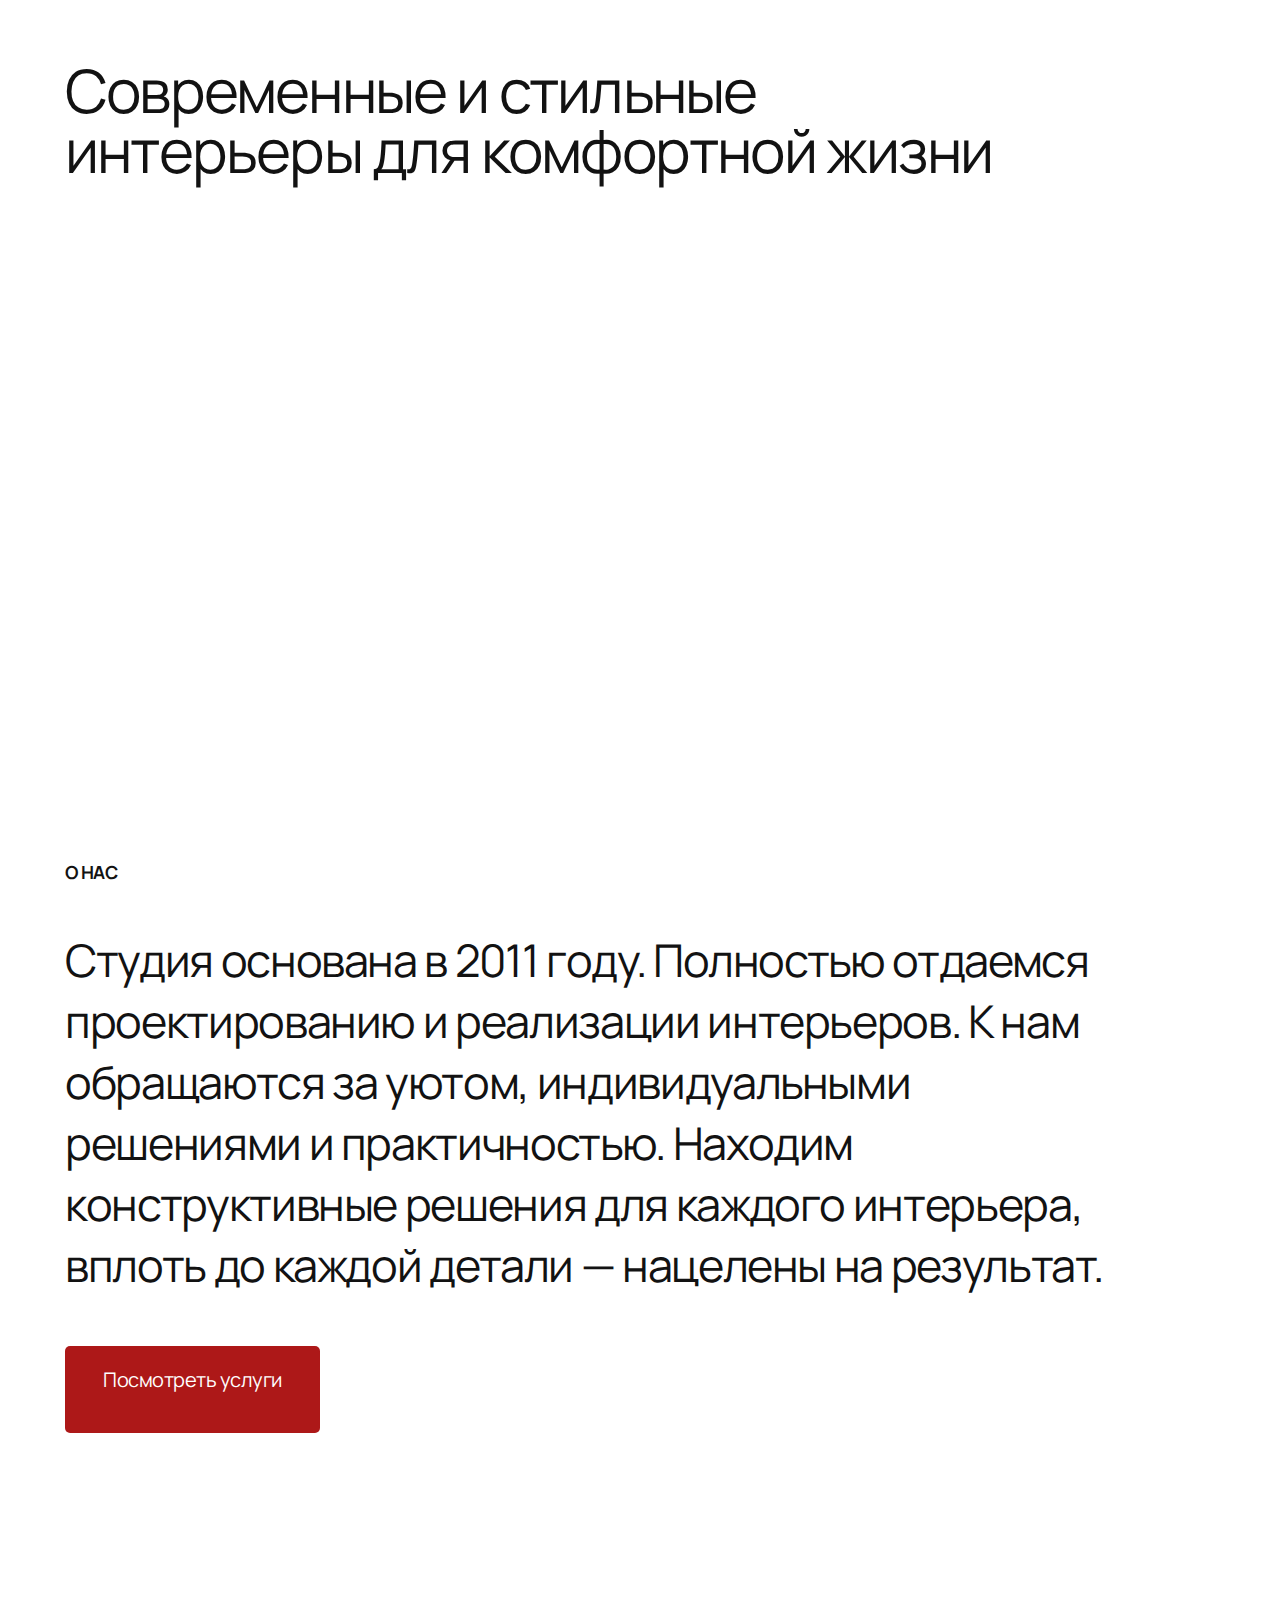
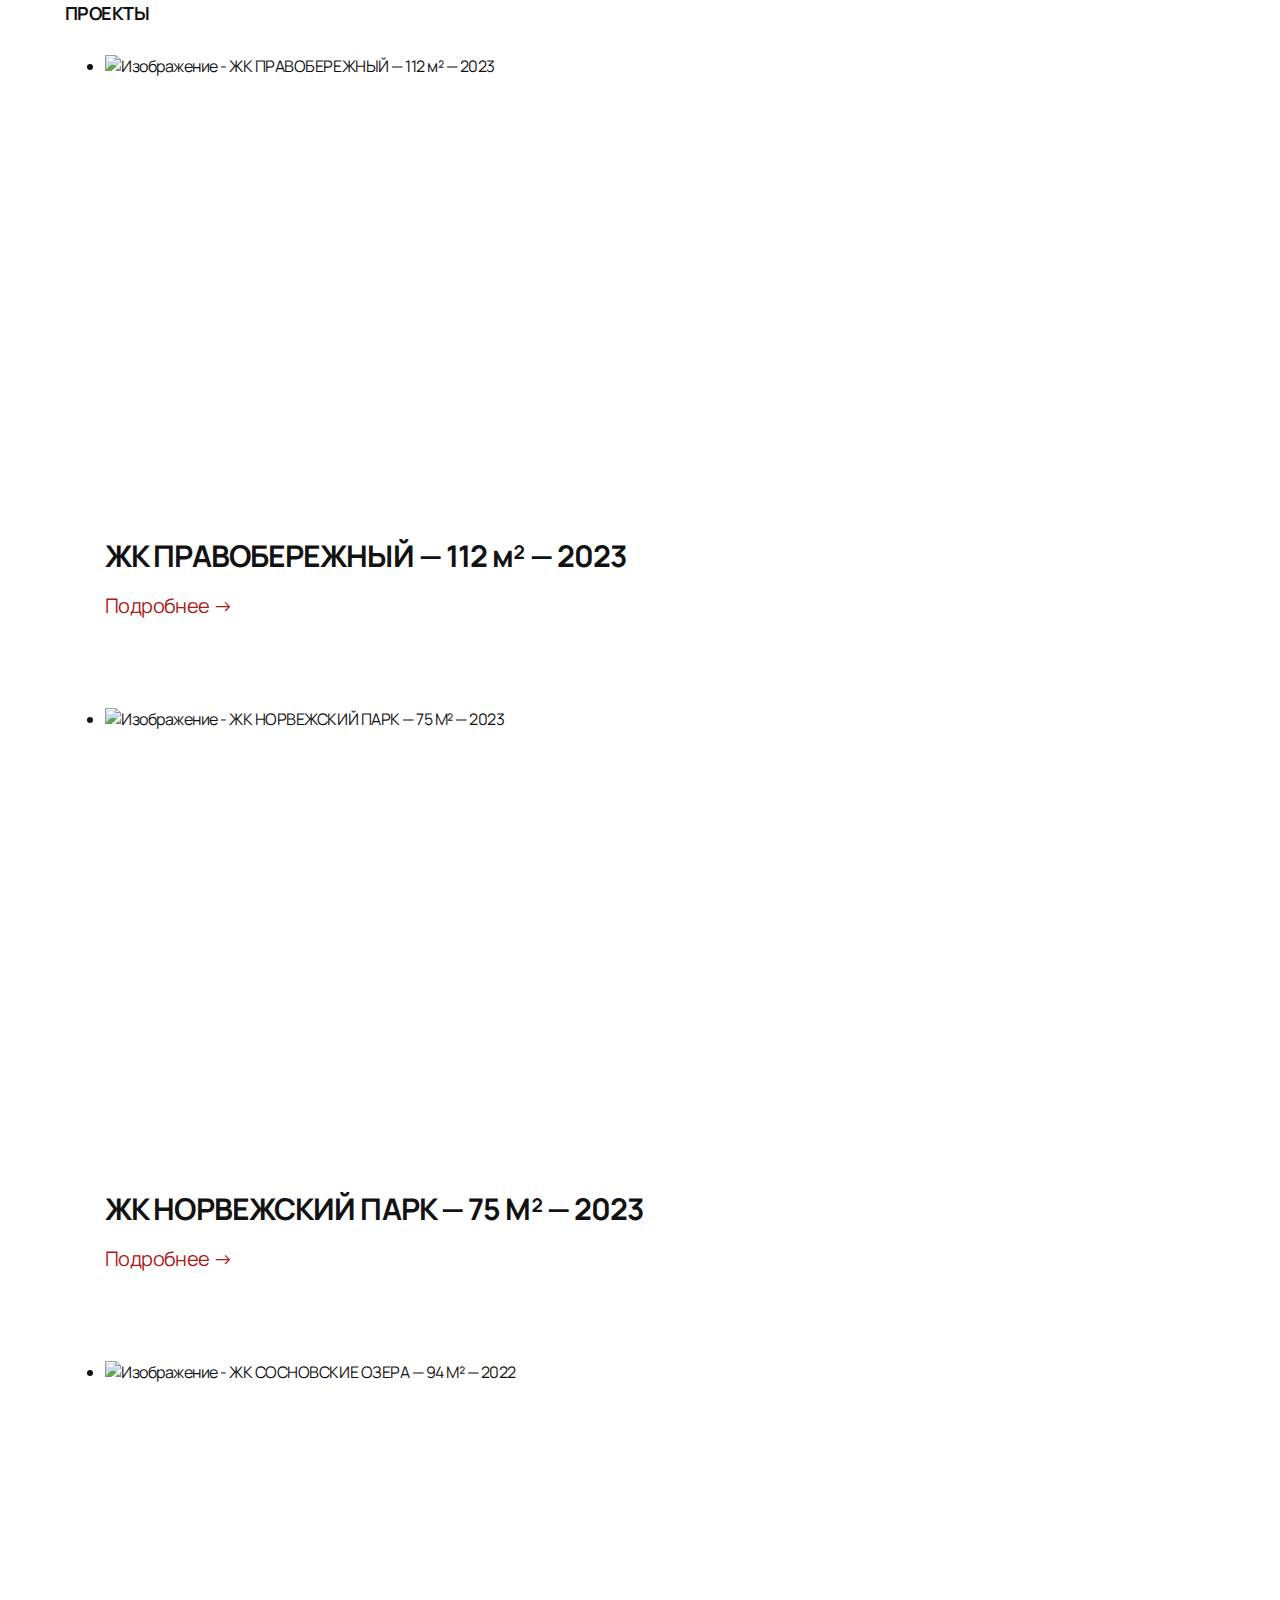
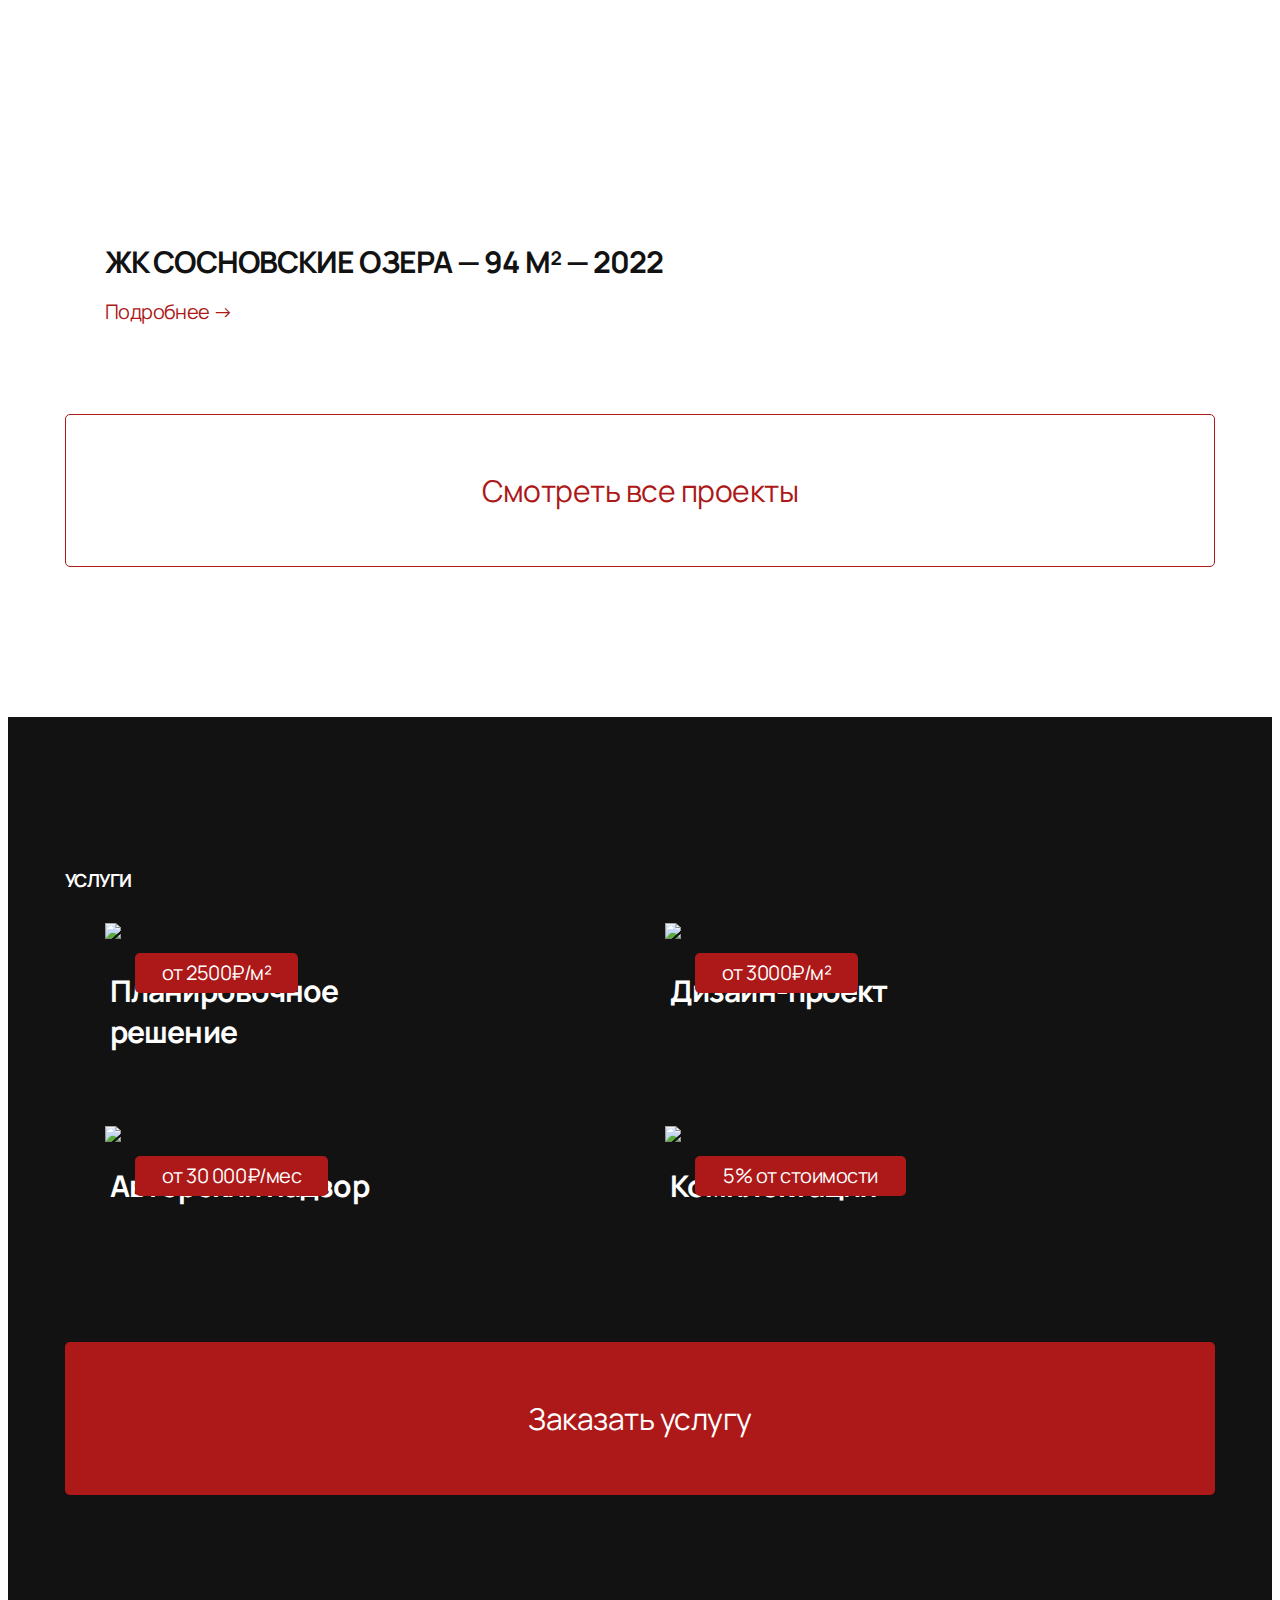
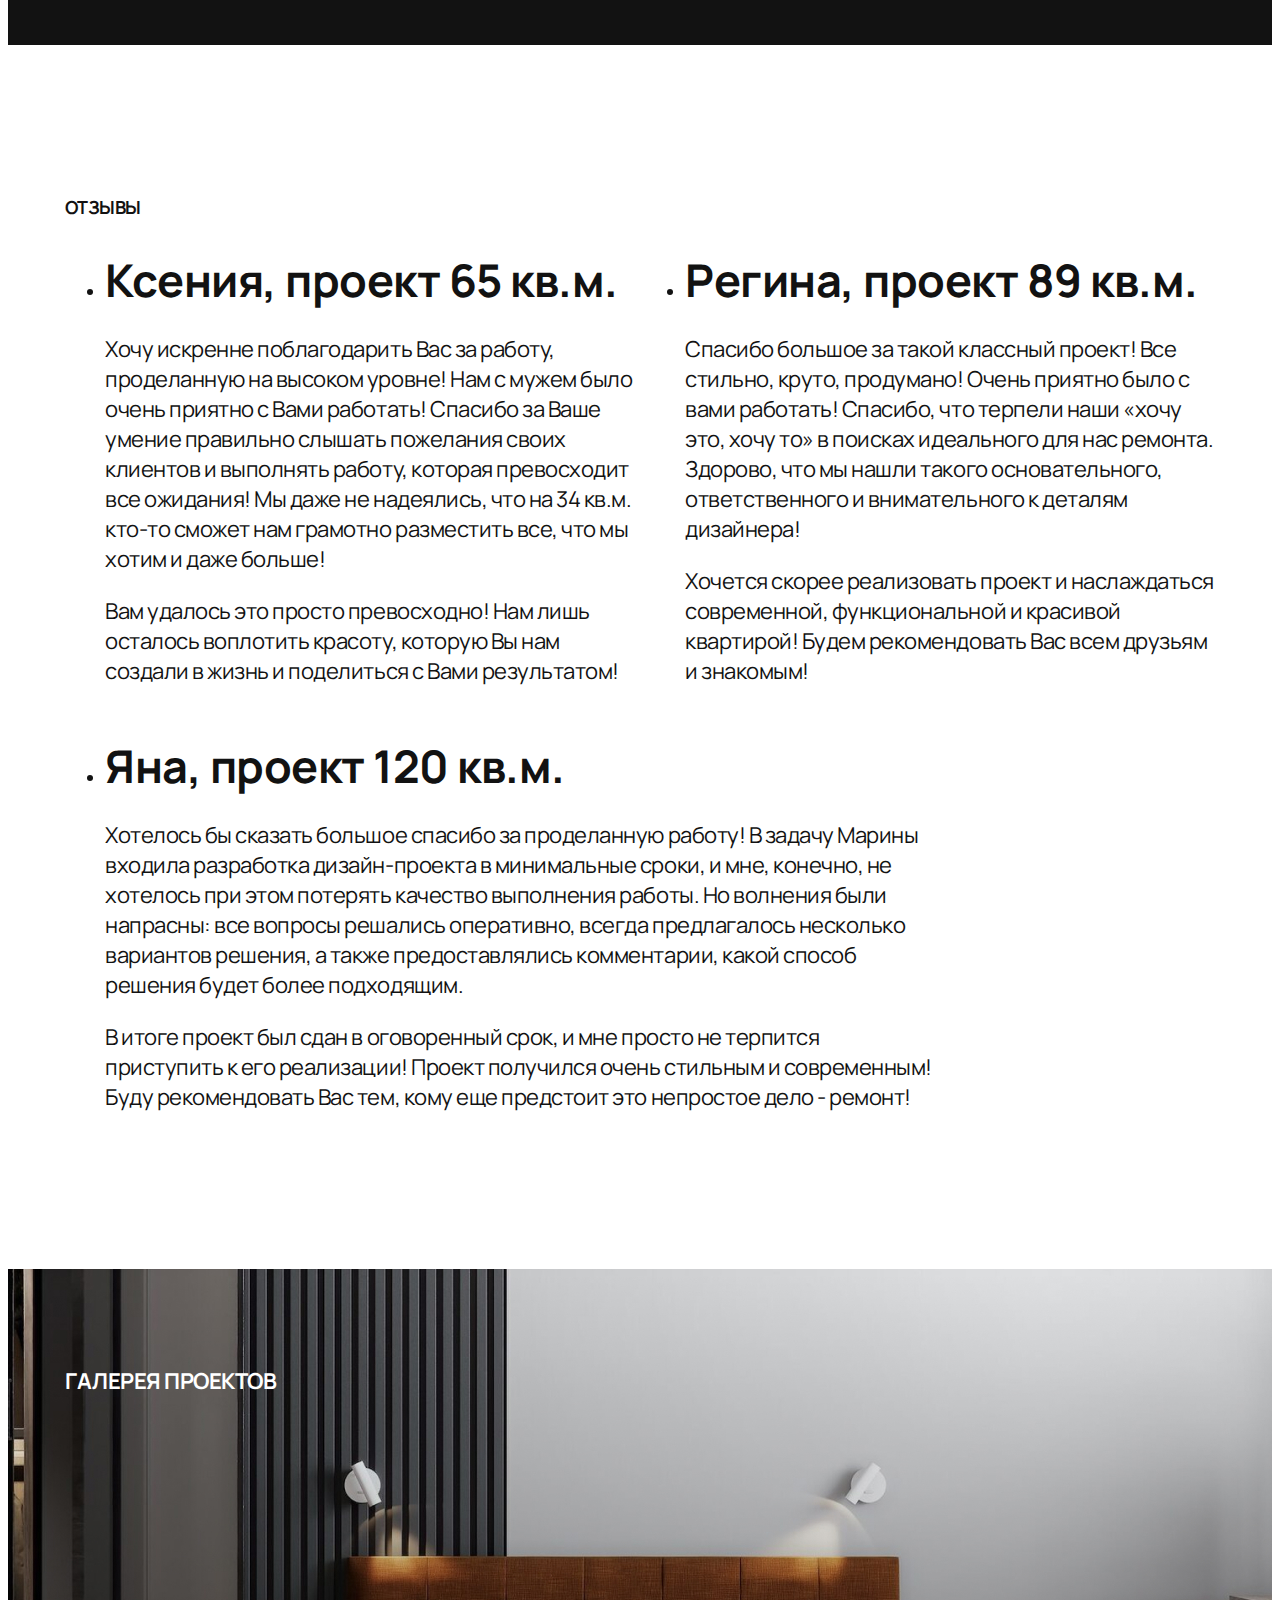
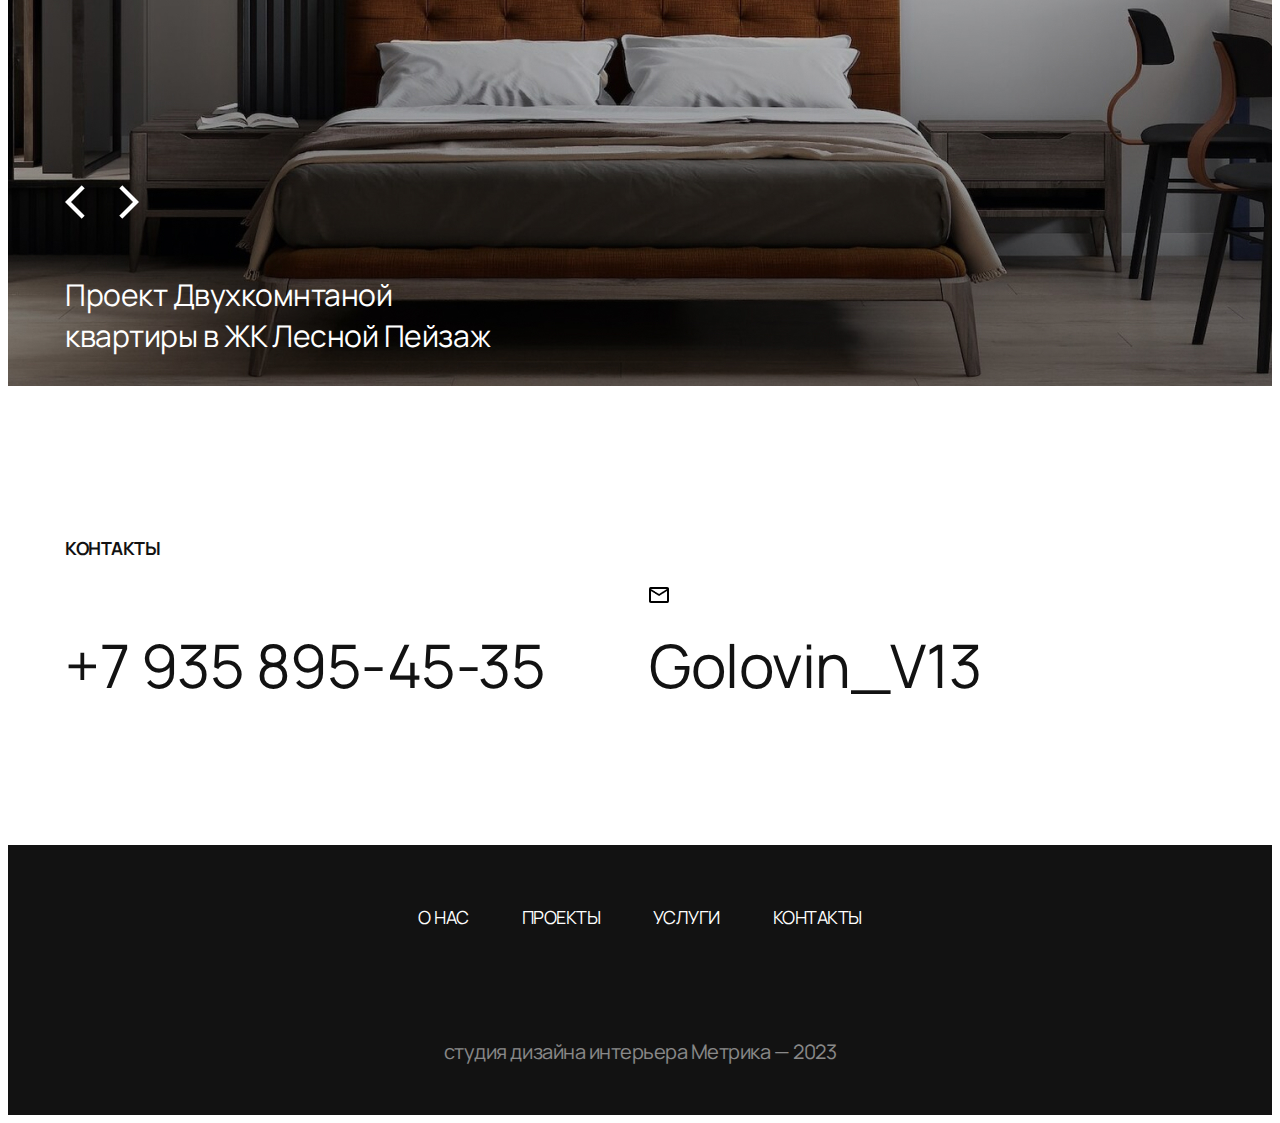
==== commit 2d0b698e: "add popup in section-services" ====
--- a/index.html
+++ b/index.html
@@ -134,7 +134,14 @@
                     </li>
                 </ul>
                 <div class="services-big-btn">
-                    <button class="services-btn">Заказать услугу</button>
+                    <button class="js-btn services-btn">Заказать услугу</button>
+                </div>
+                <div class="js-popup services-popup">
+                    <div class="js-popup-content services-popup-content">
+                        <h6 class="services-popup-title">Заказать услугу</h6>
+                        <p class="services-popup-text">Заполните форму, мы свяжемся с вами в течение суток</p>   
+                        <div class="js-popup-close-btn services-popup-close-btn"></div>                     
+                    </div>
                 </div>
             </div>
         </section>
@@ -291,6 +298,7 @@
         </div>
     </footer>
 
+    <script src="js/popup.js"></script>
     <script src="js/gallery.js"></script>
 </body>
 
--- a/styles/services.css
+++ b/styles/services.css
@@ -2,6 +2,7 @@
 
 .services {
     background-color: #121212;
+    padding-bottom: 150px;
 }
 
 .services-title {
@@ -98,7 +99,6 @@
 .services-big-btn {
     display: flex;
     justify-content: center;
-    padding-bottom: 150px;
 }
 
 .services-btn {
@@ -119,6 +119,49 @@
     background-color: #fff;
     color: #AD1818;
     transition: 0.5s;
+}
+
+.services-popup {
+    position: fixed;
+    top: 0;
+    left: 0;
+    width: 100%;
+    height: 100%;
+    display: flex;
+    justify-content: center;
+    align-items: center;
+    background-color: rgba(0, 0, 0, 0.7);
+    opacity: 0;
+    visibility: hidden;
+    transition: all 0.3s ease;
+}
+
+.services-popup-open {
+    opacity: 1;
+    visibility: visible;
+}
+
+.services-popup-content {
+    position: relative;
+    width: 777px;
+    max-height: 100%;
+    padding: 40px;
+    overflow-y: scroll;
+    background-color: #fff;
+}
+
+.services-popup-close-btn {
+    position: absolute;
+    right: 10px;
+    top: 10px;
+    width: 30px;
+    height: 30px;
+    cursor: pointer;
+    background-color: #AD1818;
+}
+
+.services-body-fixed {
+    overflow: hidden;
 }
 
 @media (max-width: 1199px) {
--- a/styles/gallery-section.css
+++ b/styles/gallery-section.css
@@ -63,7 +63,7 @@
 .gallery-controls-wrapper {
     position: absolute;
     width: 100%;
-    bottom: 200px;
+    bottom: 164px;
 }
 
 .gallery-controls {
@@ -95,7 +95,7 @@
     background-image: url(../files/Vector-next.png);
     transform: rotate(180deg);
     background-repeat: no-repeat;
-    background-position: center;
+    background-position: right;
 }
 
 @media (max-width: 1199px) {
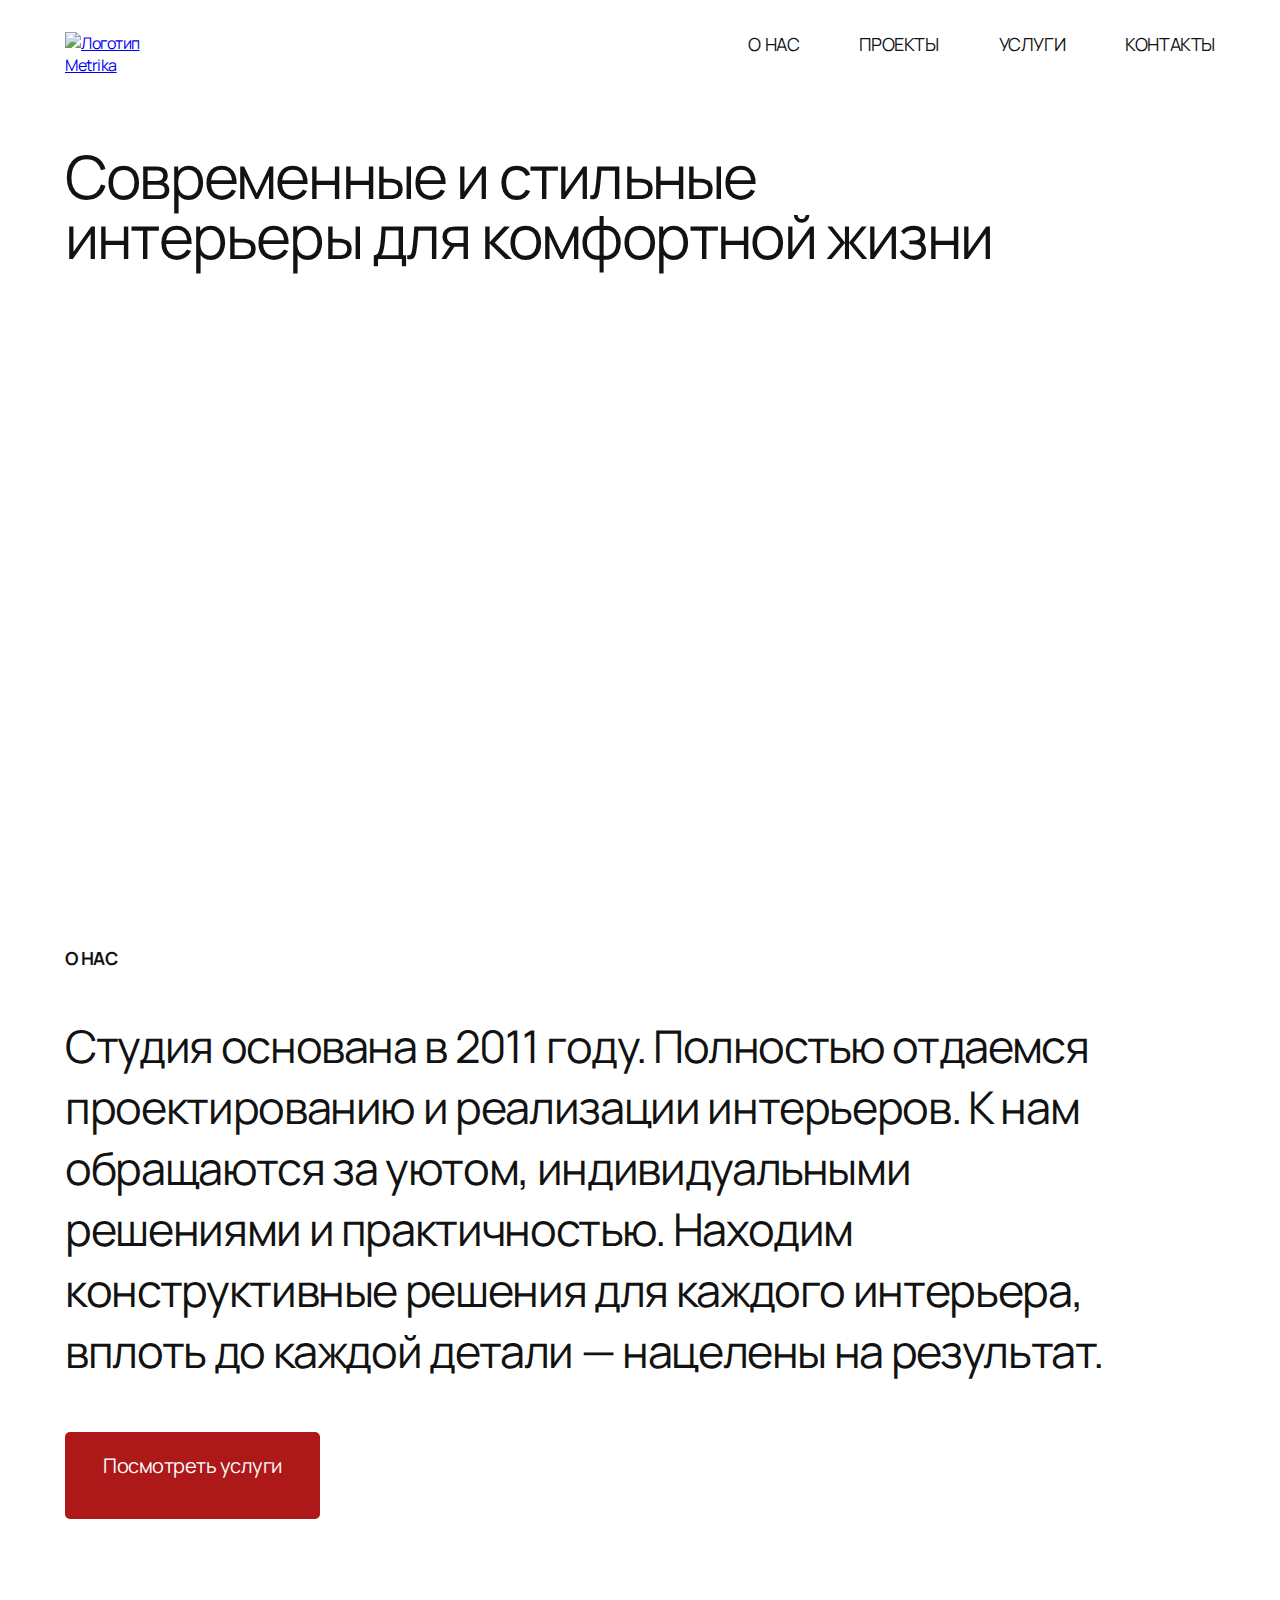
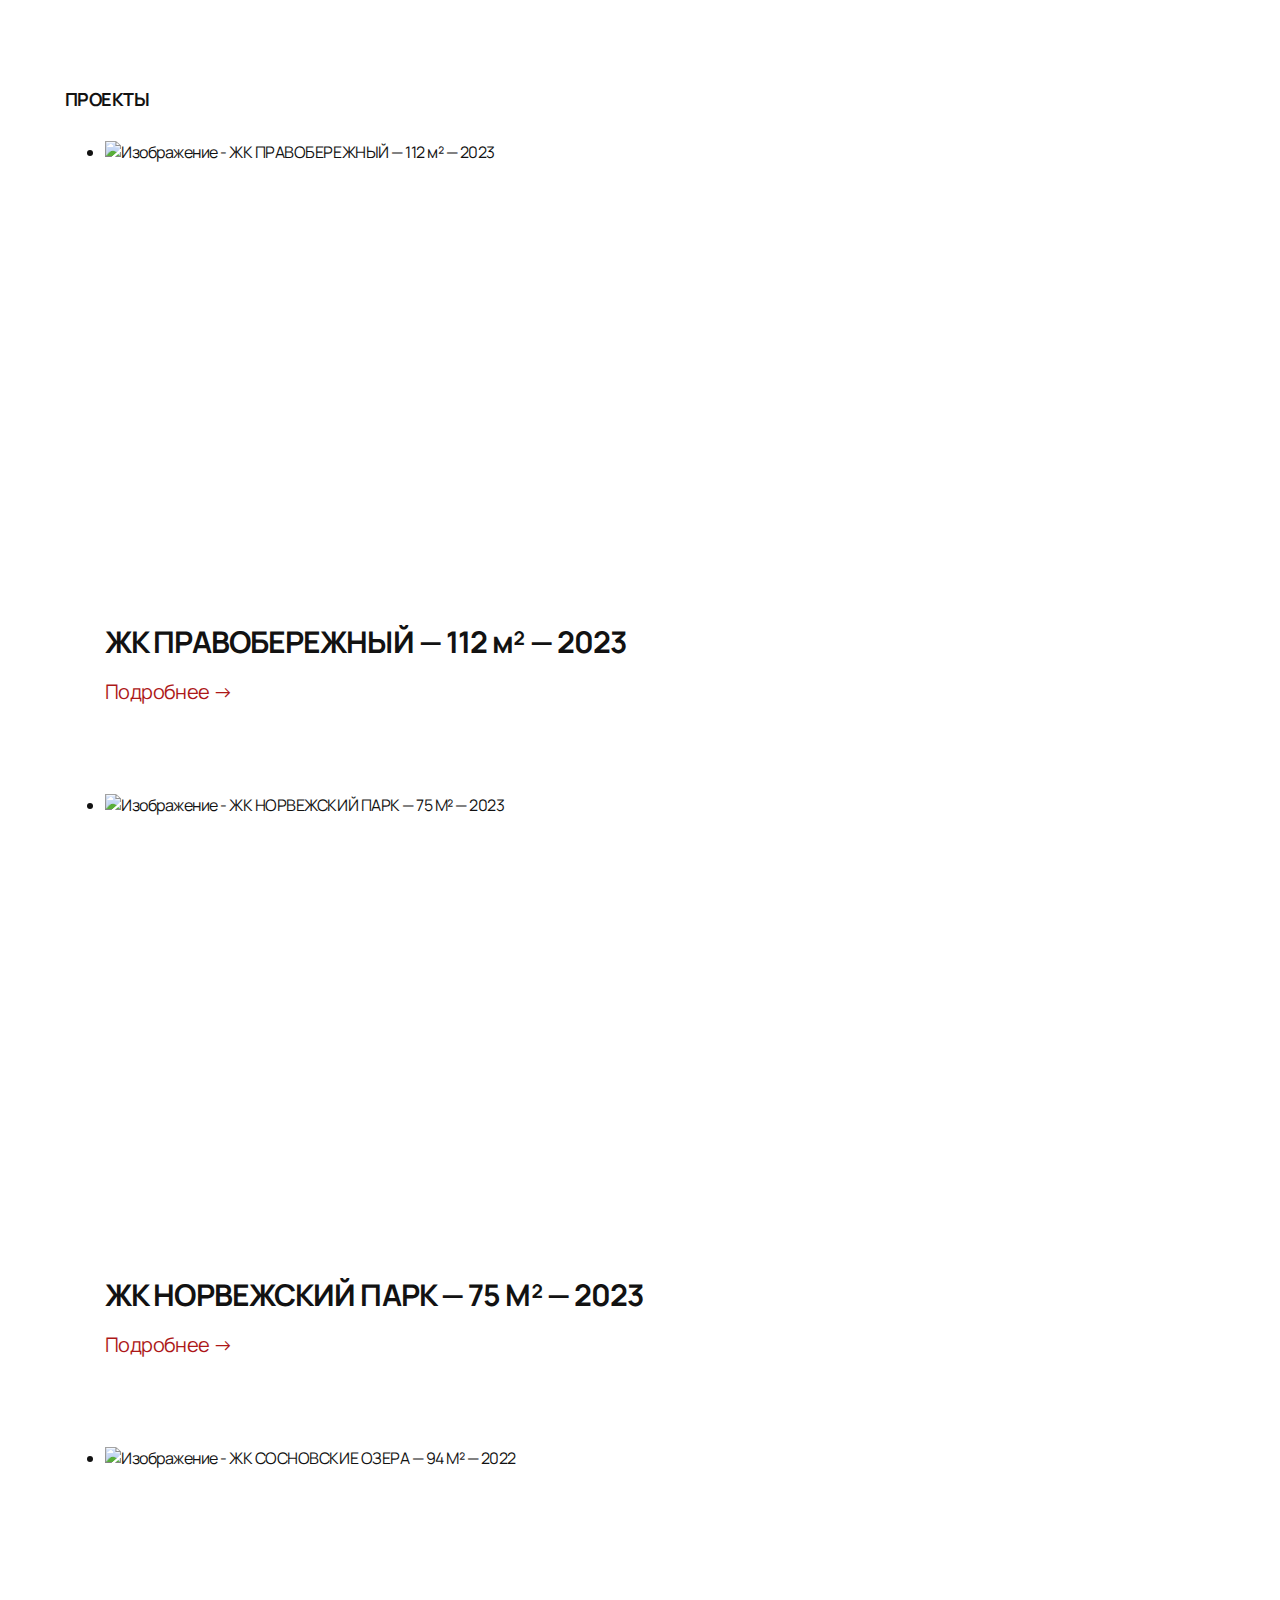
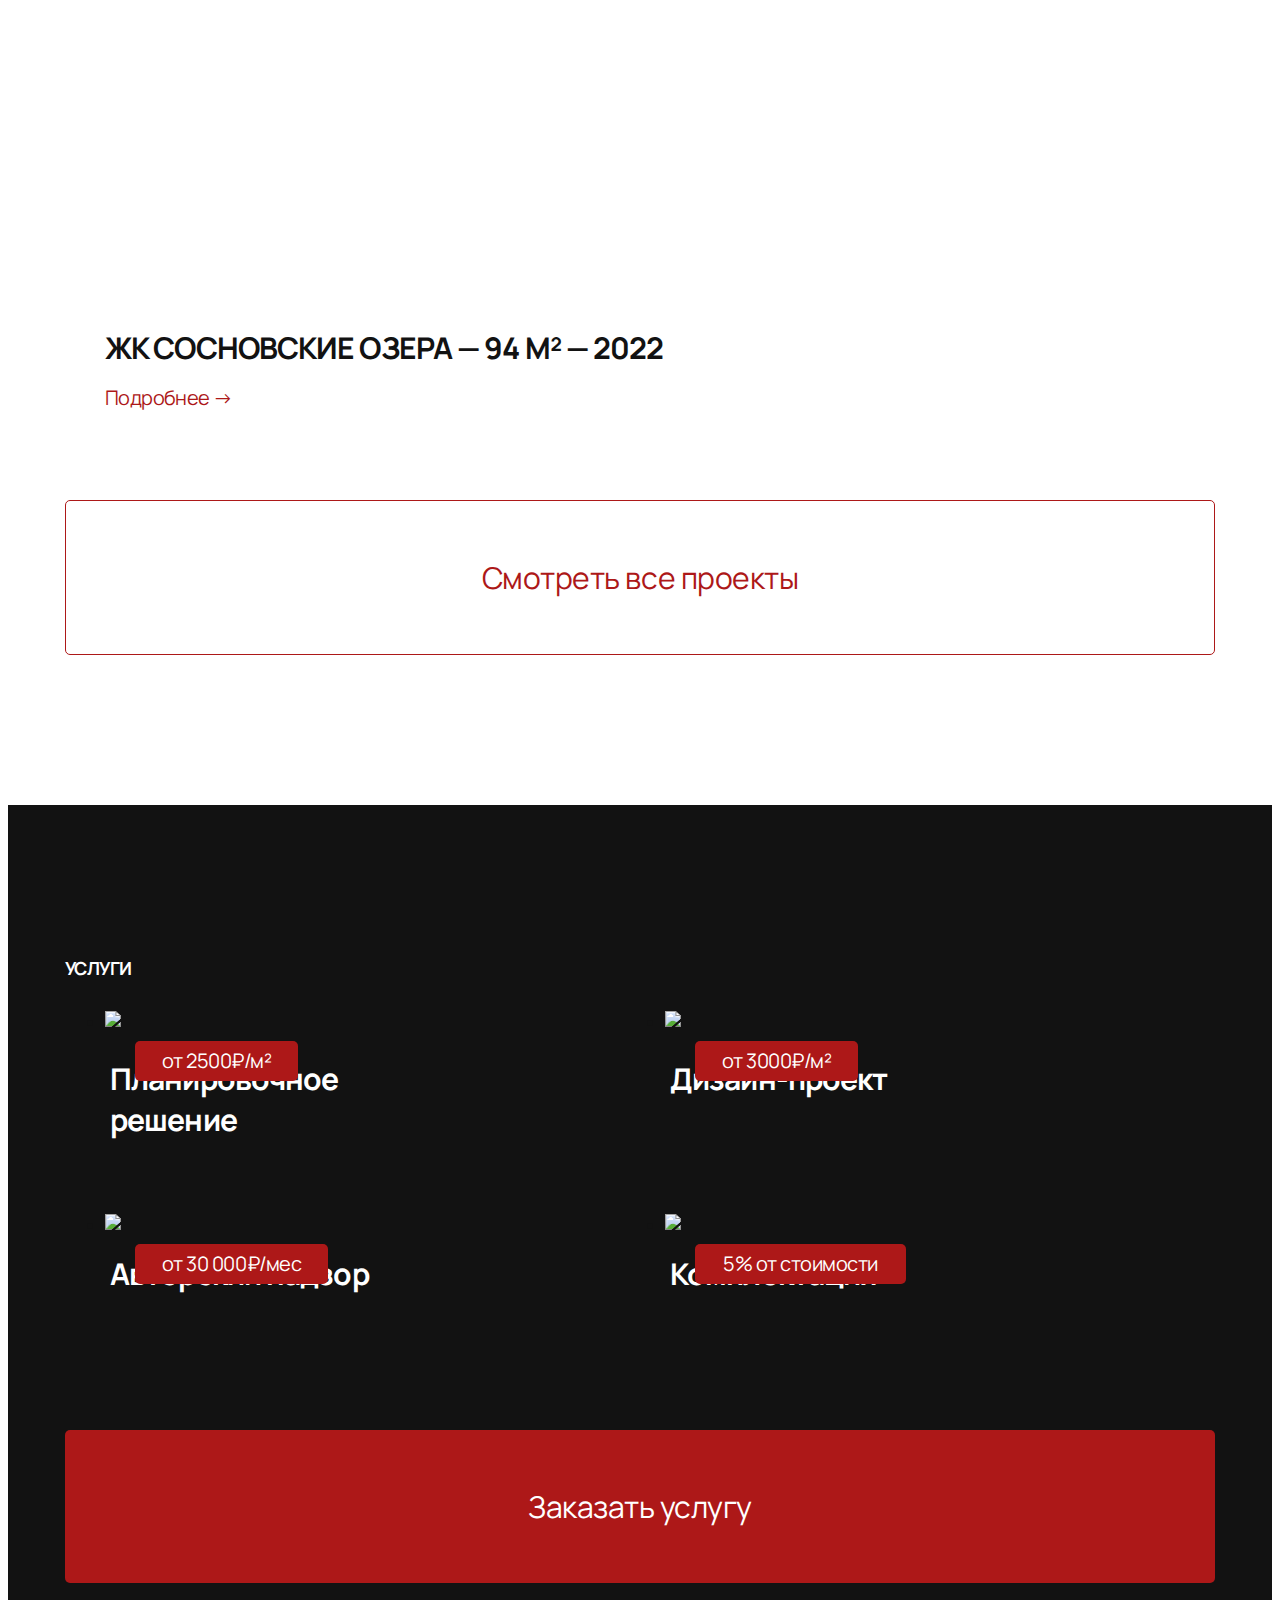
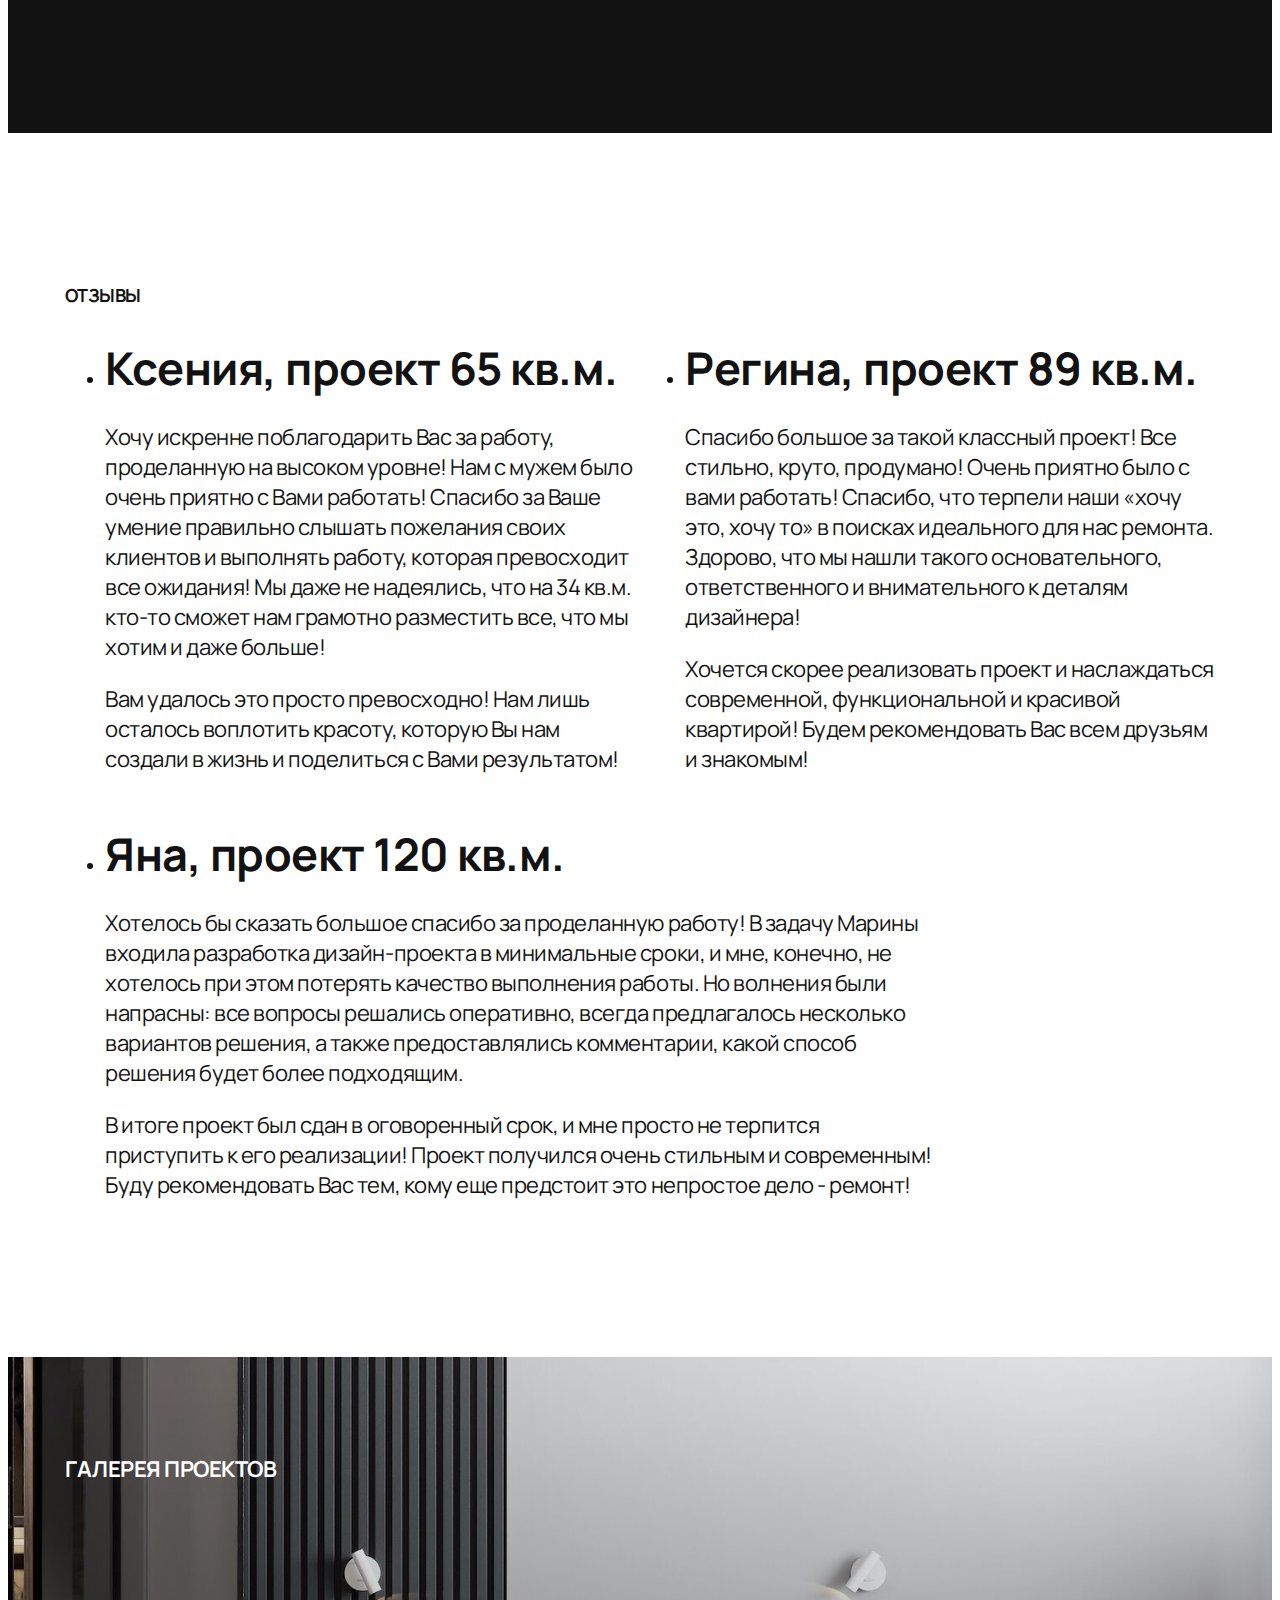
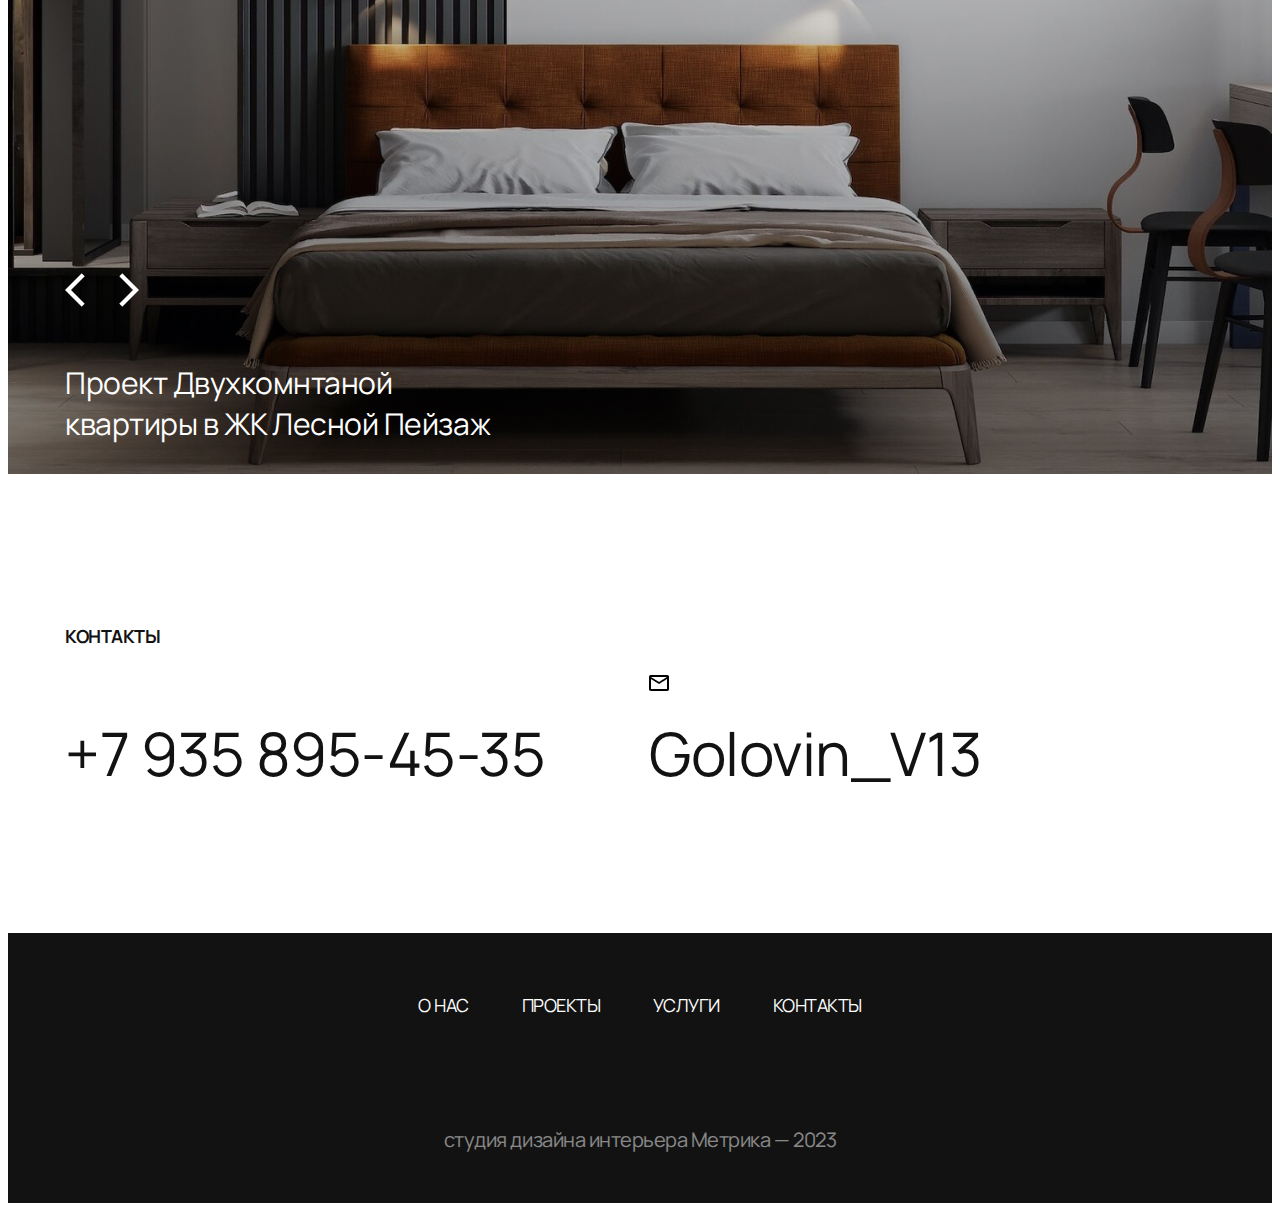
==== commit 3b0973fc: "add new element for menu-burger" ====
--- a/index.html
+++ b/index.html
@@ -24,23 +24,43 @@
 </head>
 
 <body>
-    <!-- <header>
+    <header class="header" >
         <div class="container">
-            <nav class="nav-metrik">
-                <div class="metrik-logo">
+            <div class="header-inner">
+                <div class="header-logo">
                     <a href="https://victorgolovin.github.io/MODULE-1.METRIKA/">
                         <img class="logo-metrik" src="files/metrika-nav.png" alt="Логотип Metrika">
                     </a>
                 </div>
-                <div class="metrik-nav-link">
-                    <a class="nav-text-us" href="#about-us">О НАС</a>
-                    <a class="nav-text-project" href="#project">ПРОЕКТЫ</a>
-                    <a class="nav-text-services" href="#services">УСЛУГИ</a>
-                    <a class="nav-text-contact" href="#contact">КОНТАКТЫ</a>
-                </div>
-            </nav>
+                <nav class="nav-link-wrapper">
+                    <a class="nav-link" href="#about-us">О НАС</a>
+                    <a class="nav-link" href="#project">ПРОЕКТЫ</a>
+                    <a class="nav-link" href="#services">УСЛУГИ</a>
+                    <a class="nav-link" href="#contact">КОНТАКТЫ</a>
+                </nav>
+                <div class="js-burger-btn burger-btn"></div>
+            </div>
+            
         </div>
-    </header> -->
+        <div class="js-burger burger">
+            <div class="js-burger-content burger-content">
+                <div class="header-burger-logo">
+                    <a href="https://victorgolovin.github.io/MODULE-1.METRIKA/">
+                        <img class="logo-metrik" src="files/metrika-nav-burger.png" alt="Логотип Metrika">
+                    </a>
+                </div>
+                <nav class="nav-link-burger-wrapper">
+                    <a class="nav-burger-link" href="#about-us">О НАС</a>
+                    <a class="nav-burger-link" href="#project">ПРОЕКТЫ</a>
+                    <a class="nav-burger-link" href="#services">УСЛУГИ</a>
+                    <a class="nav-burger-link" href="#contact">КОНТАКТЫ</a>
+                    <p class="burger-contact-text" >для связи:</p>
+                    <a class="burger-contact-number" target="_blank" href="tel:+79358954535">+7 935 895-45-35</a>
+                    <a class="burger-contact-mail" target="_blank" href="https://t.me/Golovin_V13">Golovin_V13</a>
+                </nav>
+            </div>
+        </div>
+    </header>
 
     <main>
         <section class="top-info">
@@ -94,7 +114,7 @@
             </div>
             <div class="project-big-btn">
                 <div class="container">
-                    <button class="big-btn">Смотреть все проекты</button>
+                    <a class="big-btn" href="#">Смотреть все проекты</a>
                 </div>
             </div>
         </section>
@@ -139,7 +159,30 @@
                 <div class="js-popup services-popup">
                     <div class="js-popup-content services-popup-content">
                         <h6 class="services-popup-title">Заказать услугу</h6>
-                        <p class="services-popup-text">Заполните форму, мы свяжемся с вами в течение суток</p>   
+                        <p class="services-popup-text">Заполните форму, мы свяжемся с вами в течение суток</p>
+                        <div class="services-popup-input-wrapper">
+                            <input
+                            class="services-popup-input" 
+                            type="text"
+                            name="name"
+                            placeholder="Имя" 
+                            >
+                            <input
+                            class="services-popup-input" 
+                            type="email"
+                            name="email"
+                            placeholder="Электронная почта" 
+                            >
+                            <input
+                            class="services-popup-input" 
+                            type="tel"
+                            name="phone"
+                            placeholder="Номер телефона" 
+                            >
+                        </div>
+                        <div class="services-popup-inner-btn-wrapper">
+                            <button class="services-popup-inner-btn">Отправить</button>
+                        </div>                          
                         <div class="js-popup-close-btn services-popup-close-btn"></div>                     
                     </div>
                 </div>
@@ -298,6 +341,7 @@
         </div>
     </footer>
 
+    <script src="js/burger.js"></script>
     <script src="js/popup.js"></script>
     <script src="js/gallery.js"></script>
 </body>
--- a/styles/header.css
+++ b/styles/header.css
@@ -1,27 +1,24 @@
 /* Header */
 
-.nav-metrik {
+.header-inner {
     display: flex;
     justify-content: space-between;
+    margin-top: 32px;
+    margin-bottom: 70px;
 }
 
-.metrik-logo {
+.header-logo {
     width: 127px;
-    margin: 32px 0px 70px 0px;
 }
 
-.metrik-nav-link {
+.nav-link-wrapper {
     display: flex;
-    margin: 33px 1px 70px 0px;
-    box-sizing: border-box;
     text-align: right;
+    gap: 60px;
 }
 
 
-.nav-text-us,
-.nav-text-project,
-.nav-text-services {
-    margin-right: 60px;
+.nav-link {
     text-decoration: none;
     color: #121212;
     font-size: 18px;
@@ -29,21 +26,159 @@
     letter-spacing: -0.4px;
 }
 
-.nav-text-contact {
-    text-decoration: none;
-    color: #121212;
-    font-weight: 400;
-    font-size: 18px;
-    line-height: 24.59px;
-    letter-spacing: -0.6px;
-}
 
-.nav-text-us:hover,
-.nav-text-project:hover,
-.nav-text-services:hover,
-.nav-text-contact:hover {
-    color: #121212;
+.nav-link:hover {
     text-decoration: underline solid 1px;
     text-underline-offset: 8px;
     opacity: 0.5;
+}
+
+.body-fixed {
+    overflow-y: hidden;
+}
+
+.burger-btn {
+    display: none;
+    z-index: 1000;
+}
+
+.burger {
+    position: fixed;
+    top: 0;
+    left: 0;
+    width: 100%;
+    height: 100%;
+    display: flex;
+    justify-content: end;
+    background-color: rgba(0, 0, 0, 0.9);
+    opacity: 0;
+    visibility: hidden;
+    transition: all 0.3s linear;
+    transform: translateX(100%);
+    z-index: 50;
+}
+
+.burger-content,
+.burger-open {
+    transform: translateX(0);
+}
+
+.burger-content {
+    width: 274px;
+    height: 100%;
+    background-color: #fff;
+    overflow-y: auto;
+}
+
+.burger-open {
+    opacity: 1;
+    visibility: visible;
+}
+
+.header-burger-logo {
+    margin-top: 80px;
+    margin-left: 30px;
+    margin-bottom: 50px;
+}
+
+.nav-link-burger-wrapper {
+    display: flex;
+    flex-direction: column;
+    gap: 20px;
+    margin-left: 30px;
+}
+
+.nav-burger-link {
+    font-size: 25px;
+    line-height: 34px;
+    text-decoration: none;
+    color: #000000;
+}
+
+.nav-burger-link:hover {
+    text-decoration: underline solid 1px;
+    text-underline-offset: 8px;
+    opacity: 0.5;
+}
+
+.burger-contact-text {
+    margin-top: 300px;
+    font-size: 16px;
+    line-height: 22px;
+    opacity: 0.5;
+}
+
+.burger-contact-number,
+.burger-contact-mail {
+    font-size: 20px;
+    line-height: 45px;
+    text-decoration: none;
+    color: #121212;
+}
+
+.burger-contact-mail {
+    margin-bottom: 65px;
+}
+
+.burger-contact-number:hover,
+.burger-contact-mail:hover {
+    text-decoration: underline solid 1px;
+    text-underline-offset: 5px;
+    opacity: 0.5;
+}
+
+@media (max-width: 1199px) {
+    .nav-link-wrapper {
+        display: none;
+    }
+
+    .burger-btn {
+        display: block;
+        position: relative;
+        width: 50px;
+        height: 20px;
+        background: none;
+        cursor: pointer;
+    }
+
+    .burger-btn::before,
+    .burger-btn::after {
+        content: "";
+        position: absolute;
+        right: 0;
+        top: 0;
+        height: 2px;
+        width: 100%;
+        background-color: #000000;
+    }
+
+    .burger-btn::after {
+        top: 6px;
+        width: 31px;
+    }
+
+    .burger-btn::before {
+        width: 50px;
+    }
+
+    .burger-btn:hover {
+        opacity: 0.5;
+    }
+
+    .burger-btn-open {
+        position: absolute;
+        top: 27px;
+        right: 27px;
+        background-image: url(..//files/cancel-nav-btn.png);
+        background-repeat: no-repeat;
+        background-position: center;
+        width: 22px;
+        height: 22px;
+        cursor: pointer;
+    }
+
+}
+
+@media (max-width: 767px) {
+    
 }--- a/styles/project.css
+++ b/styles/project.css
@@ -44,25 +44,26 @@
 }
 
 .big-btn {
+    display: block;
+    padding-top: 56px;
+    padding-bottom: 56px;
+    text-align: center;
     font-family: 'Manrope', sans-serif;
-    max-width: 1150px;
-    width: 100%;
-    height: 153px;
     font-size: 30px;
+    text-decoration: none;
     line-height: 41px;
-    letter-spacing: -0.5px;
     color: #AD1818;
     cursor: pointer;
     background-color: #fff;
     border-color: #AD1818;
     border-radius: 5px;
     border: 1px solid;
+    transition: all 0.5s ease;
 }
 
 .big-btn:hover {
     color: #fff;
     background-color: #AD1818;
-    transition: 0.5s;
 }
 
 @media (max-width: 1199px) {
@@ -89,10 +90,6 @@
         line-height: 27.32px;
     }
 
-    .big-btn {
-        width: 100%;
-        height: 153px;
-    }
 }
 
 @media (max-width: 767px) {
@@ -123,7 +120,8 @@
     }
 
     .big-btn {
-        height: 100px;
+        padding-top: 37px;
+        padding-bottom: 37px;
         font-size: 22px;
         line-height: 30.05px;
     }
--- a/styles/services.css
+++ b/styles/services.css
@@ -113,12 +113,12 @@
     background-color: #AD1818;
     border: none;
     border-radius: 5px;
+    transition: all 0.5s ease;
 }
 
 .services-btn:hover {
     background-color: #fff;
     color: #AD1818;
-    transition: 0.5s;
 }
 
 .services-popup {
@@ -146,18 +146,87 @@
     width: 777px;
     max-height: 100%;
     padding: 40px;
-    overflow-y: scroll;
+    overflow-y: auto;
     background-color: #fff;
+}
+
+.services-popup-title {
+    padding-top: 94px;
+    font-size: 45px;
+    line-height: 62px;
+    text-align: center;
+}
+
+.services-popup-text {
+    padding-top: 4px;
+    font-size: 18px;
+    line-height: 25px;
+    text-align: center;
+    margin-bottom: 60px;
+}
+
+.services-popup-input-wrapper {
+    display: flex;
+    flex-direction: column;
+    gap: 50px;
+    margin-bottom: 80px;
+}
+
+.services-popup-input {
+    box-sizing: border-box;
+    font-size: 25px;
+    line-height: 34px;
+    border: none;
+    border-bottom: solid 1px rgba(0, 0, 0, 0.5);
+}
+
+.services-popup-input:focus {
+    outline: none;
+}
+
+.services-popup-input::placeholder {
+    opacity: 0.5;
+}
+
+.services-popup-inner-btn-wrapper {
+    display: flex;
+    justify-content: center;
+    padding-bottom: 86px;
+}
+
+.services-popup-inner-btn {
+    width: 100%;
+    height: 67px;
+    gap: 20px;
+    font-family: 'Manrope', sans-serif;
+    font-size: 20px;
+    line-height: 28px;
+    color: #fff;
+    background-color: #AD1818;
+    border: none;
+    border-radius: 5px;
+    cursor: pointer;
+    transition: all 0.5s ease;
+}
+
+.services-popup-inner-btn:hover {
+    background-color: #fff;
+    color: #AD1818;
+    
 }
 
 .services-popup-close-btn {
     position: absolute;
-    right: 10px;
-    top: 10px;
+    right: 42px;
+    top: 44px;
     width: 30px;
     height: 30px;
     cursor: pointer;
-    background-color: #AD1818;
+    background-image: url(..//files/cancel-btn.png);
+}
+
+.services-popup-close-btn:hover {
+    opacity: 0.5;
 }
 
 .services-body-fixed {
@@ -199,10 +268,6 @@
         font-size: 25px;
         line-height: 34px;
         margin-top: 15px;
-    }
-
-    .services-big-btn {
-        padding-bottom: 120px;
     }
 
     .services-btn {
@@ -270,13 +335,55 @@
         margin-top: 10px;
     }
 
-    .services-big-btn {
-        padding-bottom: 80px;
-    }
-
     .services-btn {
         height: 100px;
         font-size: 22px;
         line-height: 30px;
     }
+
+    .services-popup-content {
+        width: 100%;
+        padding: 20px;
+    }
+
+    .services-popup-title {
+        padding-top: 80px;
+        font-size: 25px;
+        line-height: 34px;
+    }
+
+    .services-popup-text {
+        padding-top: 11px;
+        font-size: 14px;
+        line-height: 19px;
+        margin-bottom: 70px;
+    }
+
+    .services-popup-input-wrapper {
+        gap: 40px;
+        width: 100%;
+        margin-bottom: 60px;
+    }
+
+    .services-popup-input {
+        font-size: 18px;
+        line-height: 25px;
+    }
+
+    .services-popup-inner-btn-wrapper {
+        padding-bottom: 80px;
+        width: 100%;
+    }
+
+    .services-popup-inner-btn {
+        width: 100%;
+    }
+
+    .services-popup-close-btn {
+        width: 18px;
+        height: 18px;
+        top: 46px;
+        right: 35px;
+        background-image: url(..//files/cancel-btn-mini.png);
+    }
 }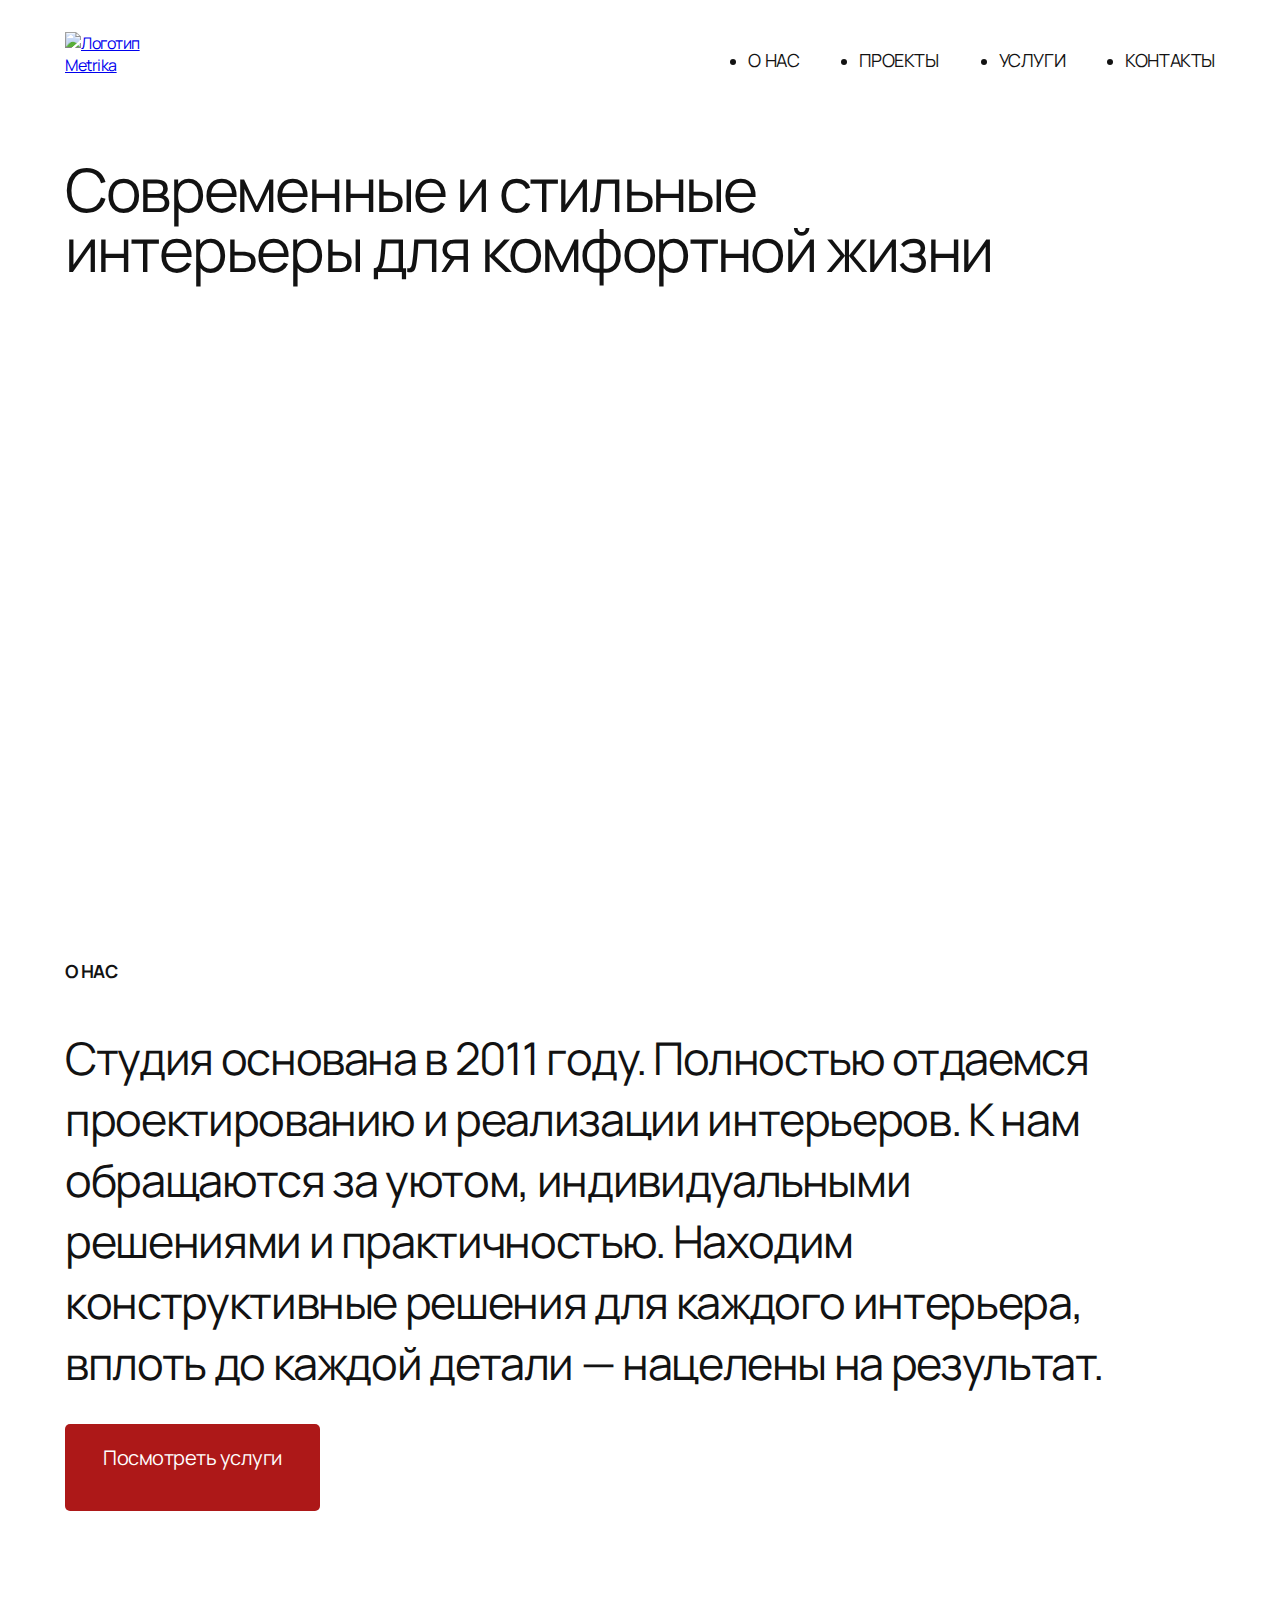
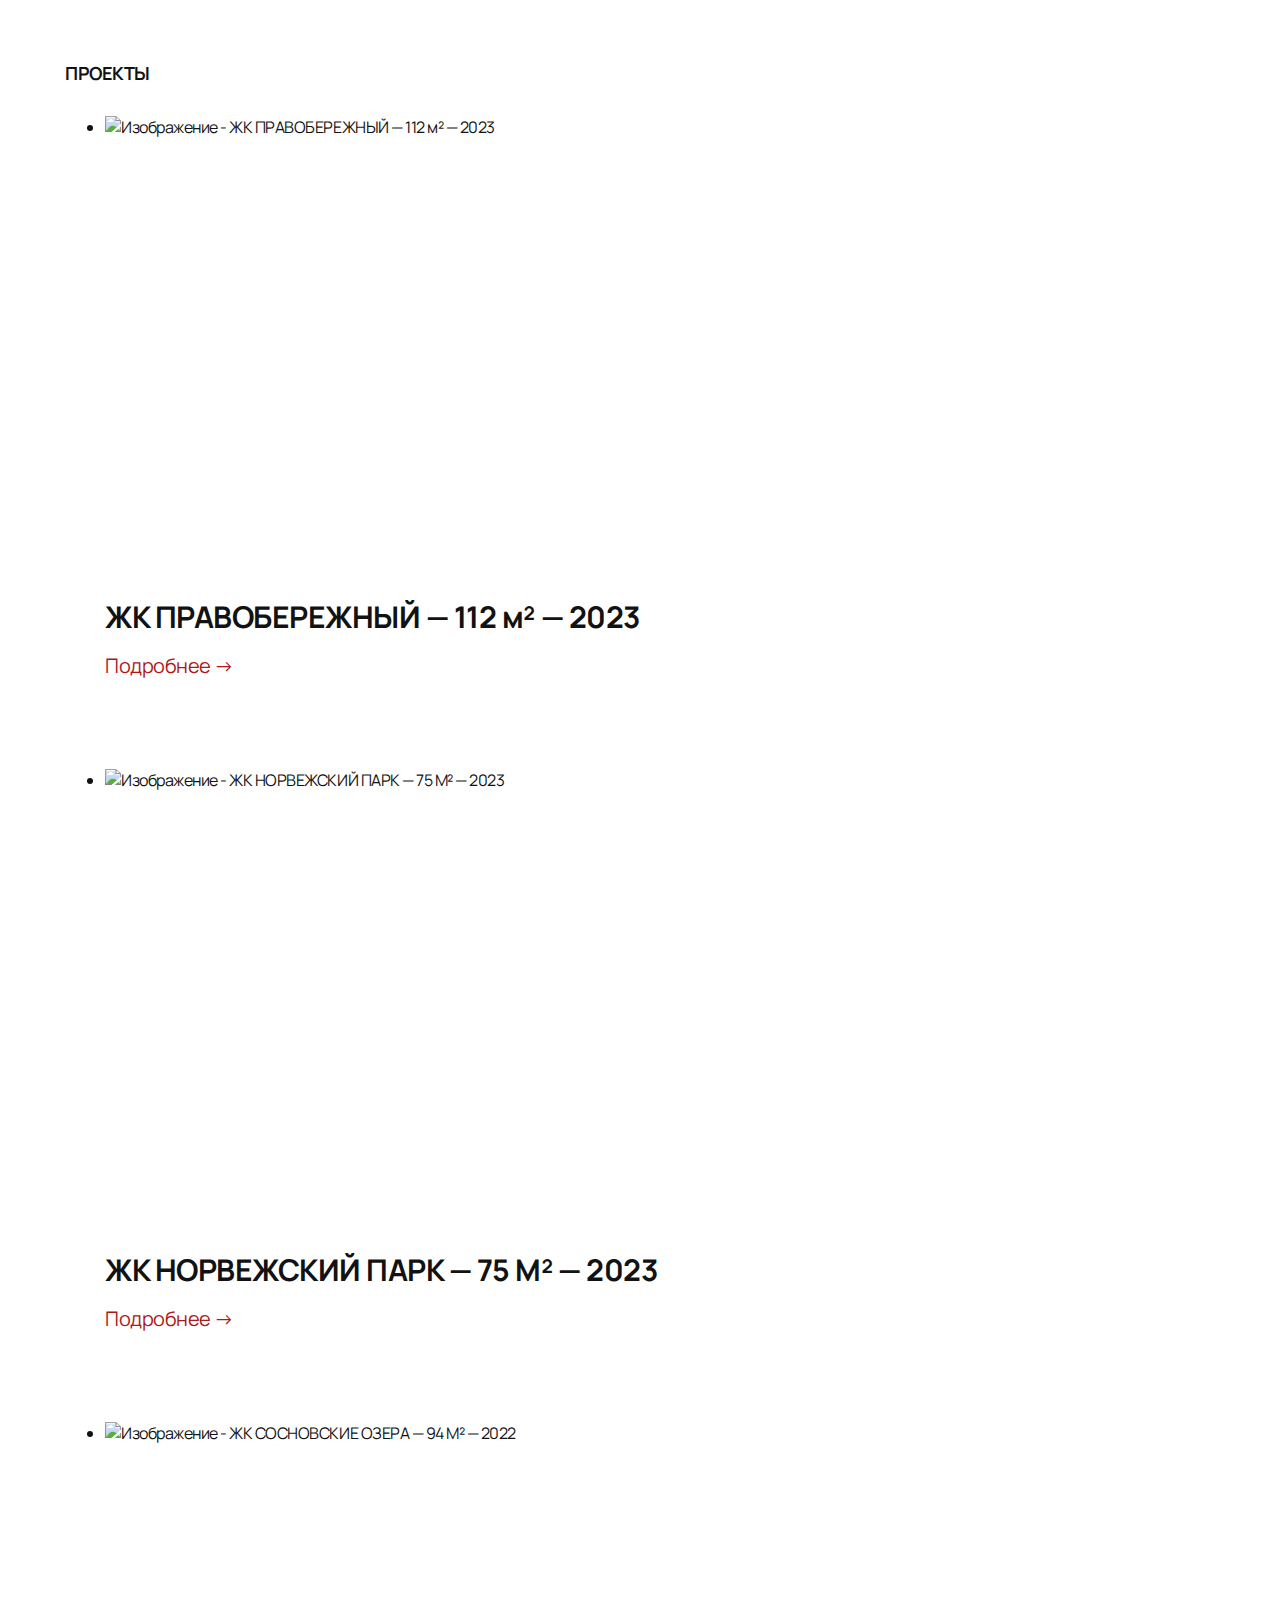
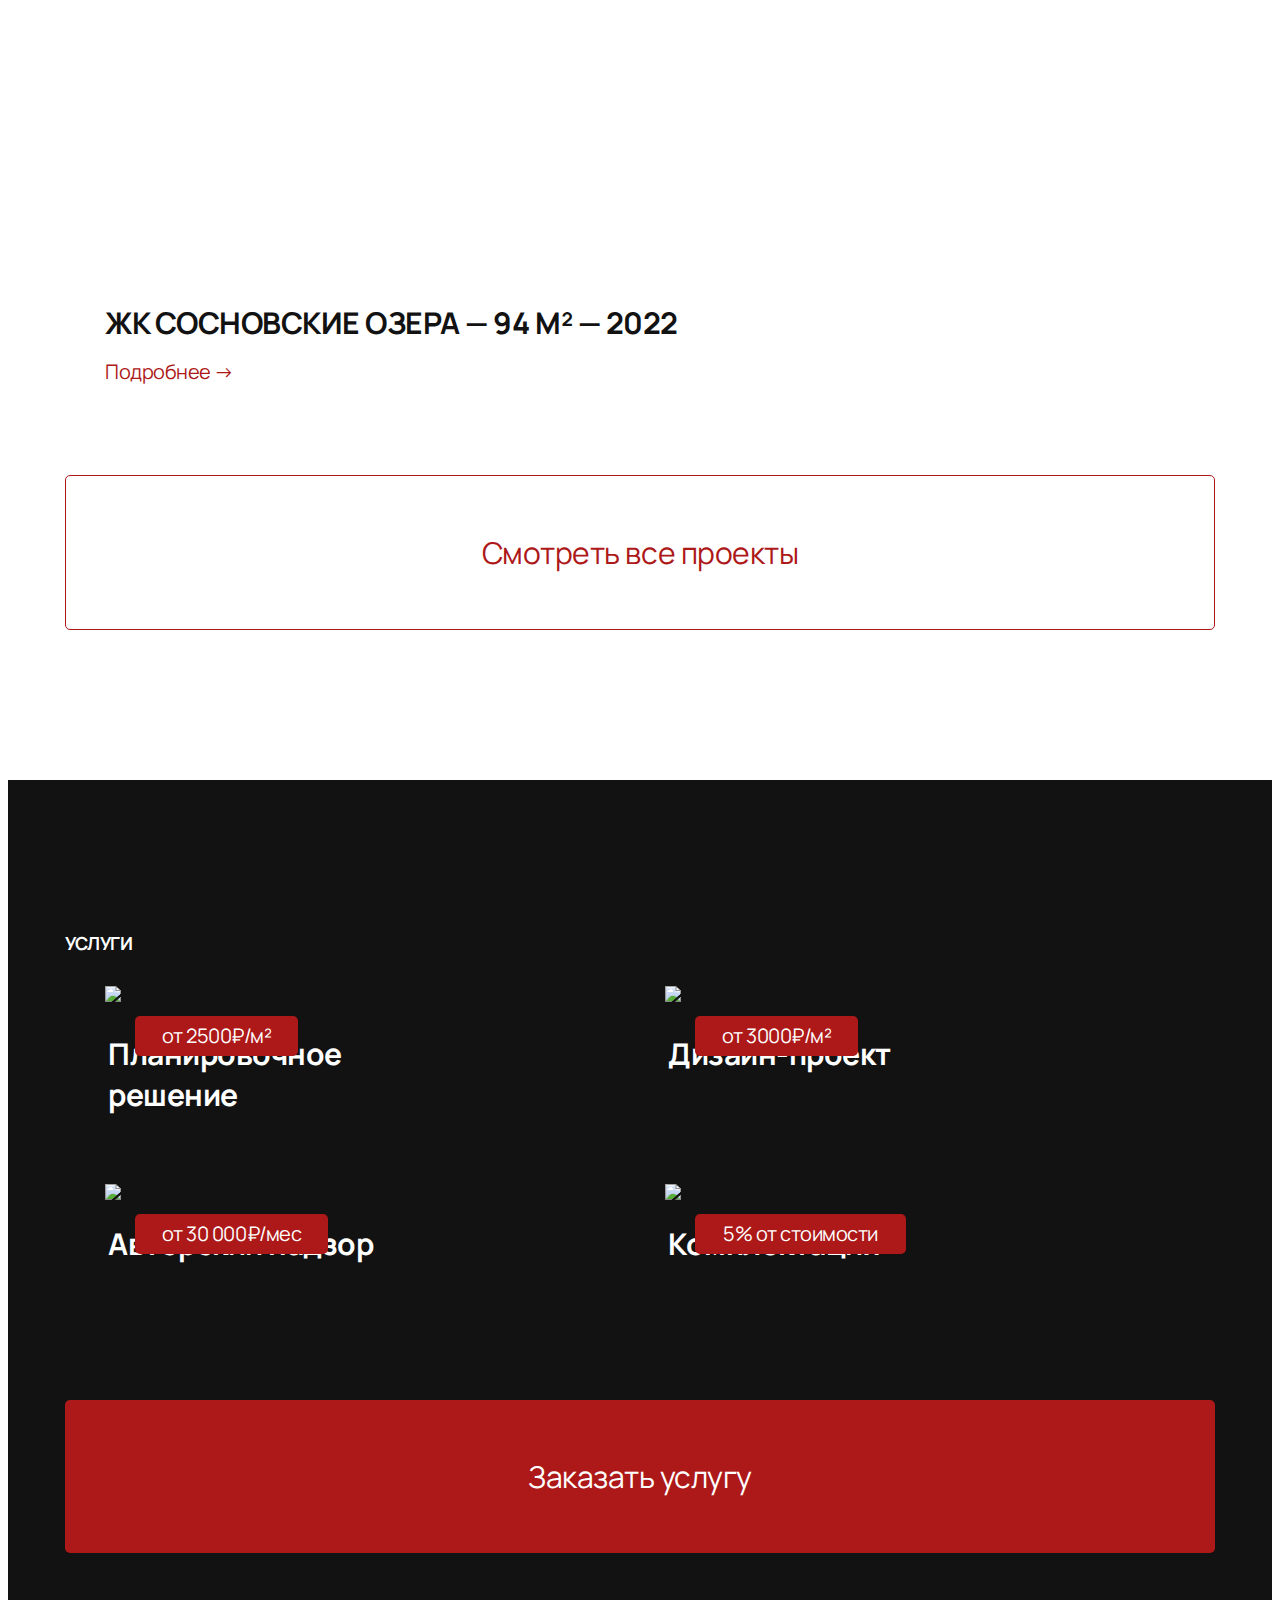
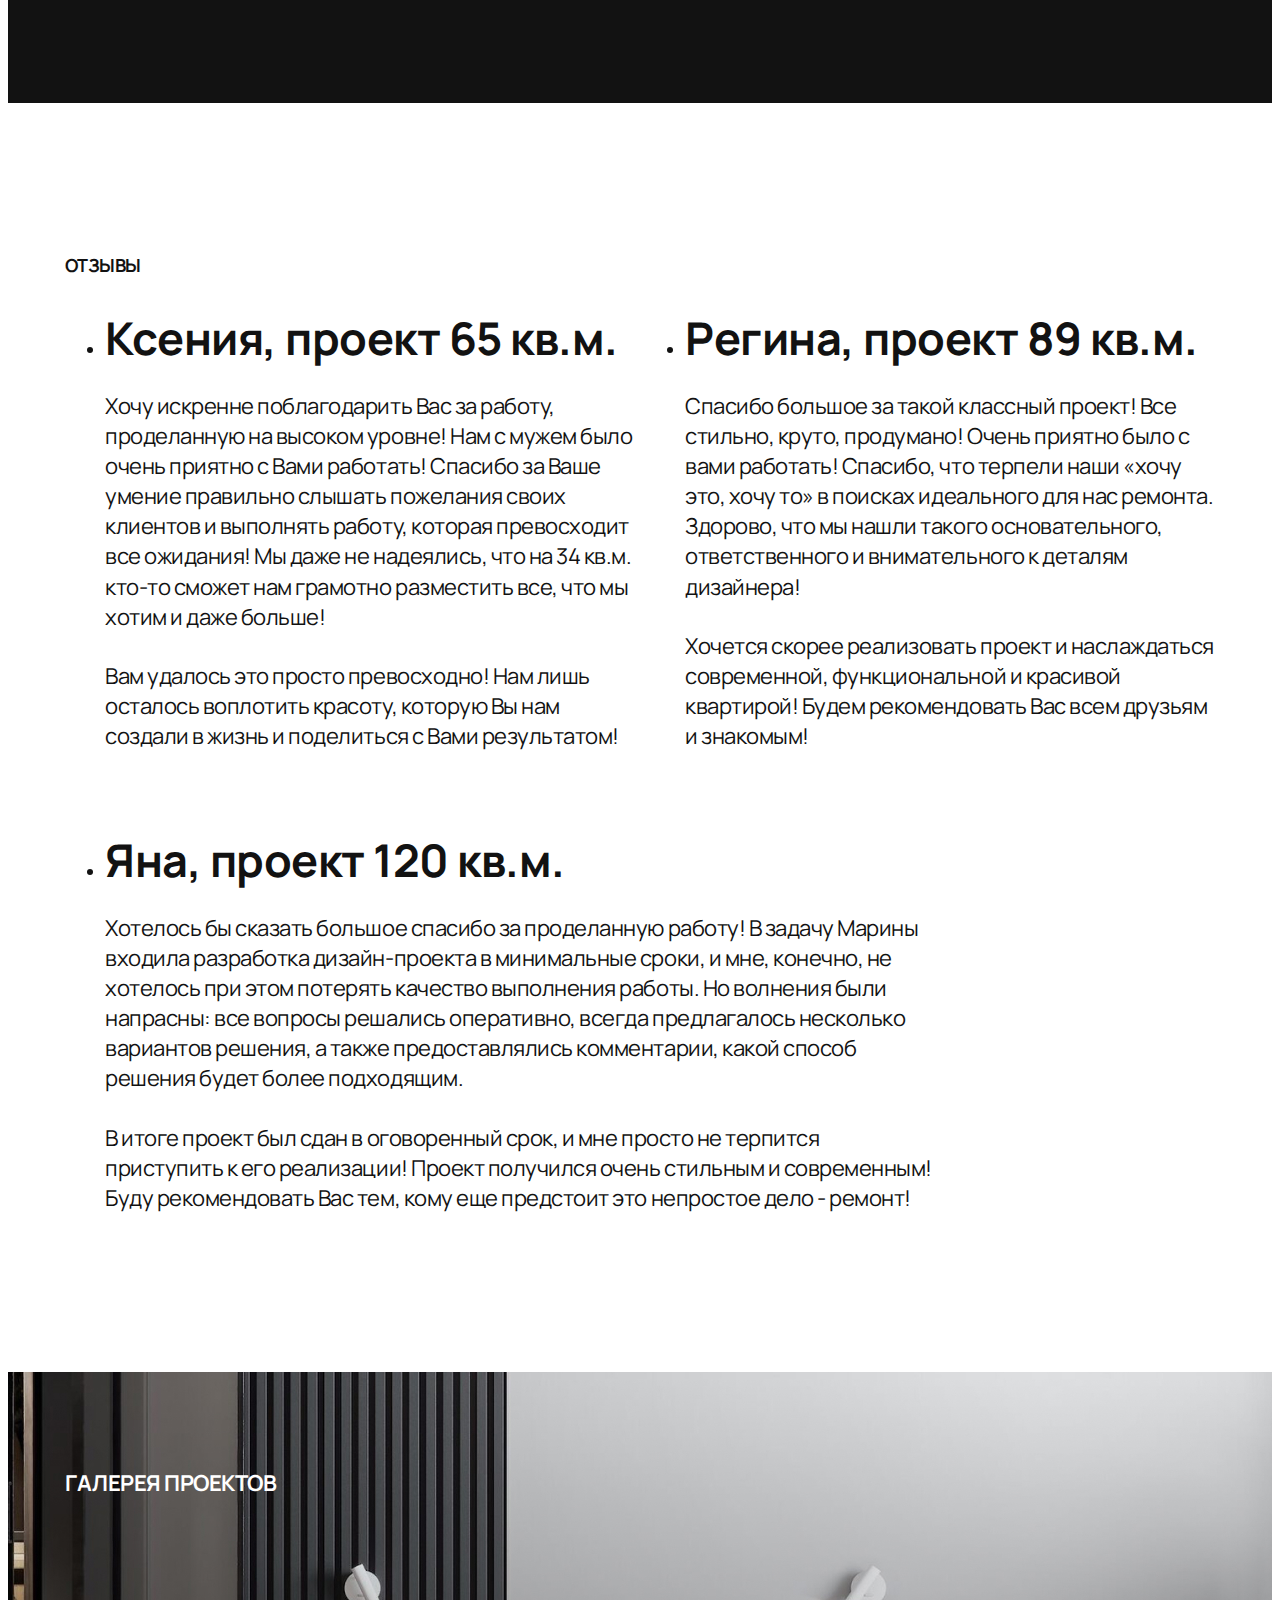
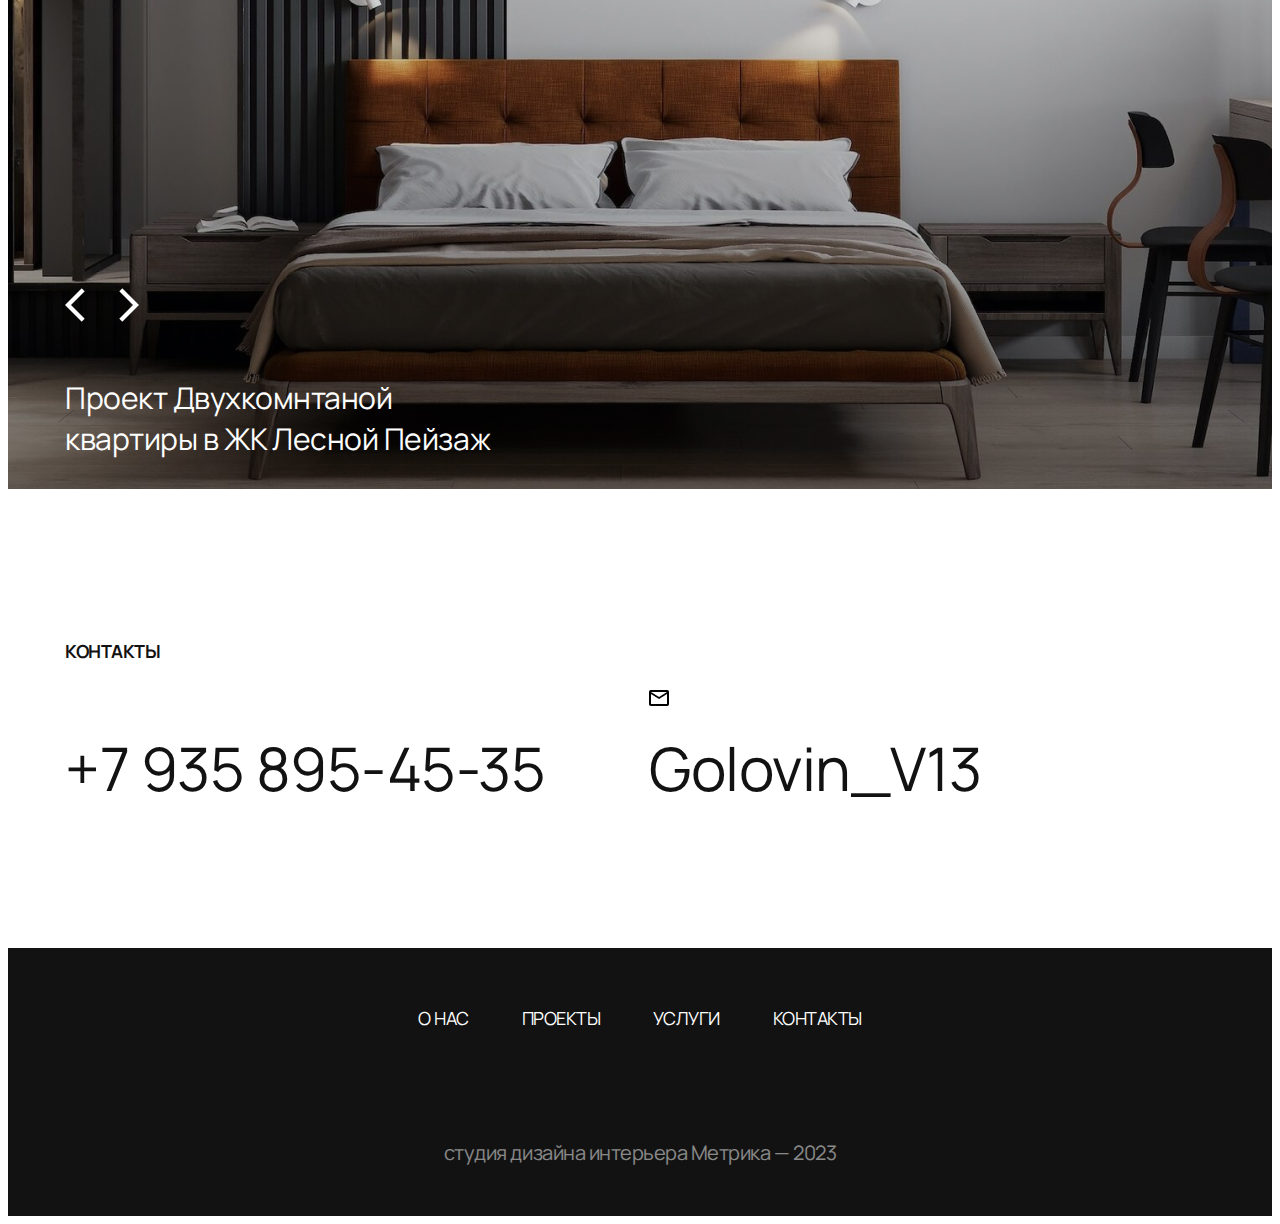
==== commit 7500c364: "all maket optimize for PP" ====
--- a/index.html
+++ b/index.html
@@ -33,14 +33,23 @@
                     </a>
                 </div>
                 <nav class="nav-link-wrapper">
-                    <a class="nav-link" href="#about-us">О НАС</a>
-                    <a class="nav-link" href="#project">ПРОЕКТЫ</a>
-                    <a class="nav-link" href="#services">УСЛУГИ</a>
-                    <a class="nav-link" href="#contact">КОНТАКТЫ</a>
+                    <ul class="nav-link-list">
+                        <li>
+                            <a class="nav-link" href="#about-us">О НАС</a>
+                        </li>
+                        <li>
+                            <a class="nav-link" href="#project">ПРОЕКТЫ</a>
+                        </li>
+                        <li>
+                            <a class="nav-link" href="#services">УСЛУГИ</a>
+                        </li>
+                        <li>
+                            <a class="nav-link" href="#contact">КОНТАКТЫ</a>
+                        </li>
+                    </ul>
                 </nav>
                 <div class="js-burger-btn burger-btn"></div>
             </div>
-            
         </div>
         <div class="js-burger burger">
             <div class="js-burger-content burger-content">
@@ -50,13 +59,29 @@
                     </a>
                 </div>
                 <nav class="nav-link-burger-wrapper">
-                    <a class="nav-burger-link" href="#about-us">О НАС</a>
-                    <a class="nav-burger-link" href="#project">ПРОЕКТЫ</a>
-                    <a class="nav-burger-link" href="#services">УСЛУГИ</a>
-                    <a class="nav-burger-link" href="#contact">КОНТАКТЫ</a>
-                    <p class="burger-contact-text" >для связи:</p>
-                    <a class="burger-contact-number" target="_blank" href="tel:+79358954535">+7 935 895-45-35</a>
-                    <a class="burger-contact-mail" target="_blank" href="https://t.me/Golovin_V13">Golovin_V13</a>
+                    <ul class="nav-link-burger-list">
+                        <li>
+                            <a class="nav-burger-link" href="#project">О НАС</a>
+                        </li>
+                        <li>
+                            <a class="nav-burger-link" href="#project">ПРОЕКТЫ</a>
+                        </li>
+                        <li>
+                            <a class="nav-burger-link" href="#services">УСЛУГИ</a>
+                        </li>
+                        <li>
+                            <a class="nav-burger-link" href="#contact">КОНТАКТЫ</a>
+                        </li>
+                        <li>
+                            <p class="burger-contact-text" >для связи:</p>
+                        </li>
+                        <li>
+                            <a class="burger-contact-number" target="_blank" href="tel:+79358954535">+7 935 895-45-35</a>
+                        </li>
+                        <li>
+                            <a class="burger-contact-mail" target="_blank" href="https://t.me/Golovin_V13">Golovin_V13</a>
+                        </li>
+                    </ul>
                 </nav>
             </div>
         </div>
--- a/styles/header.css
+++ b/styles/header.css
@@ -11,7 +11,7 @@
     width: 127px;
 }
 
-.nav-link-wrapper {
+.nav-link-list {
     display: flex;
     text-align: right;
     gap: 60px;
@@ -81,7 +81,7 @@
     margin-bottom: 50px;
 }
 
-.nav-link-burger-wrapper {
+.nav-link-burger-list {
     display: flex;
     flex-direction: column;
     gap: 20px;
@@ -128,7 +128,7 @@
 }
 
 @media (max-width: 1199px) {
-    .nav-link-wrapper {
+    .nav-link-list {
         display: none;
     }
 
@@ -165,7 +165,7 @@
         opacity: 0.5;
     }
 
-    .burger-btn-open {
+    /* .burger-btn-open {
         position: absolute;
         top: 27px;
         right: 27px;
@@ -175,7 +175,7 @@
         width: 22px;
         height: 22px;
         cursor: pointer;
-    }
+    } */
 
 }
 
--- a/styles/about-us.css
+++ b/styles/about-us.css
@@ -1,7 +1,7 @@
 /* about-us section */
 
 .about-us {
-    margin-bottom: 168px;
+    margin-bottom: 150px;
 }
 
 .about-us-title {
@@ -17,7 +17,7 @@
     font-size: 45px;
     line-height: 61px;
     letter-spacing: -0.03em;
-    margin-bottom: 50px;
+    margin-bottom: 30px;
 }
 
 .about-us-btn {
@@ -33,12 +33,12 @@
     font-size: 20px;
     line-height: 27px;
     letter-spacing: -0.5px;
+    transition: all 0.5s ease;
 }
 
 .about-us-btn:hover {
     color: #AD1818;
     background-color: #fff;
-    transition: 0.3s;
 }
 
 @media (max-width: 1199px) {
--- a/styles/project.css
+++ b/styles/project.css
@@ -1,7 +1,7 @@
 /* project section */
 
 .project-content {
-    margin-bottom: 89px;
+    margin-bottom: 90px;
 }
 
 .project-title {
@@ -9,21 +9,20 @@
     margin-bottom: 30px;
     font-size: 18px;
     line-height: 24.59px;
-    letter-spacing: -0.03em;
 }
 
 .project-img {
     display: block;
     width: 100%;
     height: 450px;
-    margin-bottom: 13px;
+    margin-bottom: 15px;
 }
 
 .project-text {
     font-size: 30px;
     line-height: 41px;
-    margin-bottom: 16px;
-    letter-spacing: -0.03em;
+    margin-bottom: 15px;
+
 }
 
 .project-big-btn {
@@ -35,7 +34,6 @@
     cursor: pointer;
     font-size: 20px;
     line-height: 27px;
-    letter-spacing: -0.03em;
     color: #AD1818;
 }
 
--- a/styles/services.css
+++ b/styles/services.css
@@ -12,7 +12,6 @@
     text-transform: uppercase;
     font-size: 18px;
     line-height: 25px;
-    letter-spacing: -0.03em;
 }
 
 .services-content {
@@ -67,7 +66,7 @@
 
 .services-design,
 .services-solution {
-    margin-bottom: 85px;
+    margin-bottom: 80px;
 }
 
 .services-text-solution {
@@ -92,8 +91,7 @@
     color: #fff;
     font-size: 30px;
     line-height: 41px;
-    padding-left: 5px;
-    letter-spacing: -0.03em;
+    padding-left: 3px;
 }
 
 .services-big-btn {
--- a/styles/reviews.css
+++ b/styles/reviews.css
@@ -1,7 +1,7 @@
 /* reviews section */
 
 .reviews {
-    margin-bottom: 137px;
+    margin-bottom: 130px;
 }
 
 .reviews-title {
@@ -22,7 +22,7 @@
 .reviews-list>li:nth-child(1),
 .reviews-list>li:nth-child(2) {
     width: calc(50% - 25px);
-    margin-bottom: 30px;
+    margin-bottom: 50px;
 }
 
 .reviews-list>li:nth-child(3) {
@@ -38,7 +38,7 @@
 .reviews-list-text {
     font-size: 22px;
     line-height: 30.05px;
-    margin-bottom: 20px;
+    margin-bottom: 29px;
 }
 
 @media (max-width: 1199px) {
@@ -63,7 +63,7 @@
     }
 }
 
-@media (max-width: 859px) {
+@media (max-width: 767px) {
     .reviews {
         margin-bottom: 60px;
     }
--- a/styles/footer.css
+++ b/styles/footer.css
@@ -12,7 +12,7 @@
     display: flex;
     justify-content: center;
     gap: 53px;
-    padding-top: 60px;
+    padding-top: 58px;
     padding-bottom: 88px;
 }
 
